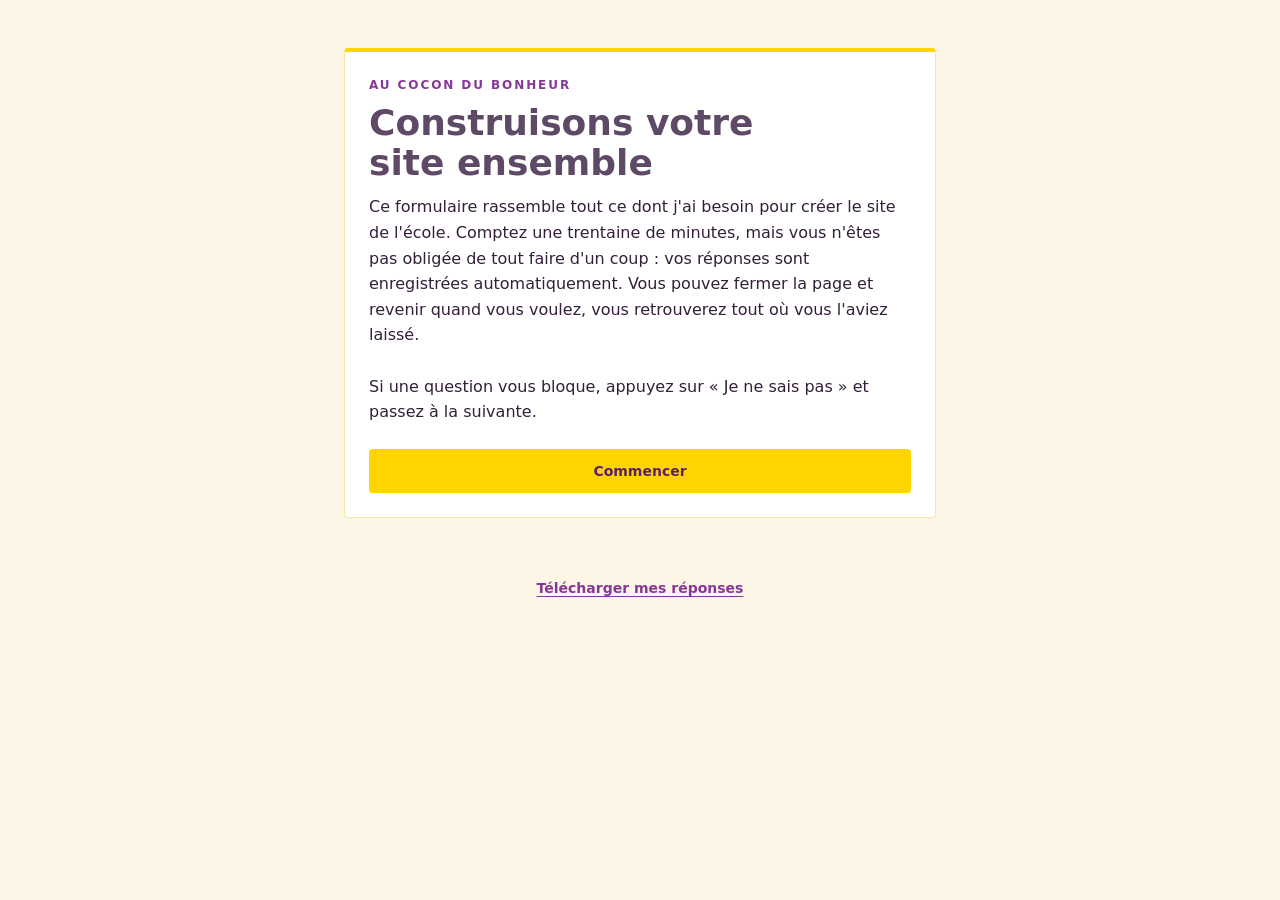
==== index.html @ 478c4fed "Formulaire de collecte des informations du site — Au Cocon Du Bonheur" ====
<!DOCTYPE html>
<html lang="fr">
<head>
<meta charset="UTF-8">
<meta name="viewport" content="width=device-width, initial-scale=1, viewport-fit=cover">
<title>Chargement…</title>
<link rel="stylesheet" href="style.css">
</head>
<body>

<!--
  Coquille vide volontaire.
  Tout le contenu visible est construit par app.js a partir de config.json et
  questions.json. Ne rien ecrire en dur ici : ni question, ni libelle, ni nom de client.
-->

<a class="lien-evitement" href="#zone-principale" id="lien-evitement"></a>

<header class="entete" id="entete" hidden>
  <div class="entete__haut">
    <img class="entete__logo" id="logo" alt="" hidden>
    <p class="entete__client" id="entete-client"></p>
    <button type="button" class="bouton bouton--discret entete__sommaire" id="btn-sommaire"
            aria-expanded="false" aria-controls="sommaire"></button>
  </div>

  <div class="progression" id="progression" hidden>
    <div class="progression__ligne">
      <span class="progression__etape" id="progression-etape"></span>
      <span class="progression__pourcent" id="progression-pourcent"></span>
    </div>
    <div class="progression__piste" id="progression-piste"
         role="progressbar" aria-valuemin="0" aria-valuemax="100" aria-valuenow="0">
      <div class="progression__jauge" id="progression-jauge"></div>
    </div>
  </div>
</header>

<!-- Sommaire : panneau lateral, accessible depuis n'importe quelle section -->
<div class="sommaire" id="sommaire" hidden>
  <div class="sommaire__voile" id="sommaire-voile"></div>
  <nav class="sommaire__panneau" aria-labelledby="sommaire-titre">
    <div class="sommaire__entete">
      <h2 class="sommaire__titre" id="sommaire-titre"></h2>
      <button type="button" class="bouton-icone" id="btn-fermer-sommaire"></button>
    </div>
    <ul class="sommaire__liste" id="sommaire-liste"></ul>
  </nav>
</div>

<main class="zone" id="zone-principale" tabindex="-1">
  <!-- Annonce des changements d'ecran aux lecteurs d'ecran -->
  <p class="lecteur-seul" aria-live="polite" id="annonce"></p>

  <!-- Rappel non bloquant : penser a telecharger une copie. Affiche une seule fois. -->
  <div class="bandeau" id="bandeau" hidden>
    <p class="bandeau__texte" id="bandeau-texte"></p>
    <button type="button" class="bouton-icone" id="bandeau-fermer"></button>
  </div>

  <div id="ecran"></div>
</main>

<!-- Barre d'action fixe en bas : atteignable au pouce -->
<div class="barre-bas" id="barre-bas" hidden>
  <button type="button" class="bouton bouton--contour" id="btn-precedent"></button>
  <button type="button" class="bouton bouton--principal" id="btn-suivant"></button>
</div>

<footer class="pied" id="pied" hidden>
  <button type="button" class="bouton bouton--lien" id="btn-telecharger"></button>
</footer>

<!--
  Copie embarquee de config.json et questions.json, pour que la page fonctionne
  sans reseau (rechargement hors connexion) et en file://.
  LES FICHIERS .json RESTENT LA SOURCE DE VERITE.
  Apres toute modification de l'un d'eux : node sync-inline.mjs
-->
<script type="application/json" id="config-inline">
{
  "_note": "Configuration du formulaire. Pour un nouveau client : dupliquer ce fichier et questions.json, remplacer les valeurs, redeployer. Aucun code a modifier. Les couleurs sont injectees en variables CSS au chargement par app.js.",

  "projet": {
    "id": "au-cocon-du-bonheur",
    "client": "Au Cocon Du Bonheur",
    "titre_page": "Informations pour votre nouveau site",
    "logo": "assets/logo.png",
    "langue": "fr"
  },

  "messages": {
    "accueil_titre": "Construisons votre site ensemble",
    "accueil_texte": "Ce formulaire rassemble tout ce dont j'ai besoin pour créer le site de l'école. Comptez une trentaine de minutes, mais vous n'êtes pas obligée de tout faire d'un coup : vos réponses sont enregistrées automatiquement. Vous pouvez fermer la page et revenir quand vous voulez, vous retrouverez tout où vous l'aviez laissé.\n\nSi une question vous bloque, appuyez sur « Je ne sais pas » et passez à la suivante.",
    "accueil_bouton": "Commencer",
    "restauration": "J'ai retrouvé vos réponses précédentes. Vous pouvez continuer où vous vous étiez arrêtée.",
    "recap_titre": "Relisez avant d'envoyer",
    "recap_texte": "Vérifiez vos réponses. Vous pouvez modifier n'importe quelle ligne en appuyant dessus.",
    "envoi_bouton": "Envoyer mes réponses",
    "succes_titre": "C'est envoyé, merci",
    "succes_texte": "J'ai bien reçu vos réponses. Je reviens vers vous rapidement. Vous pouvez revenir sur cette page à tout moment pour compléter ce qui manque.",
    "echec_titre": "L'envoi n'a pas fonctionné",
    "echec_texte": "Vos réponses ne sont pas perdues, elles sont enregistrées sur votre téléphone. Appuyez sur « Télécharger mes réponses » puis envoyez-moi le fichier par WhatsApp.",
    "telecharger_bouton": "Télécharger mes réponses",
    "je_ne_sais_pas": "Je ne sais pas, je vous dirai plus tard"
  },

  "envoi": {
    "endpoint": "https://formspree.io/f/xrennzzp",
    "methode": "POST",
    "whatsapp_secours": "+221 76 463 44 89",
    "nom_fichier_export": "reponses-au-cocon-du-bonheur"
  },

  "design": {
    "_source": "Valeurs extraites du flyer imprime livre (echantillonnage du PDF rendu a 200 dpi).",
    "_contraintes": [
      "Le jaune #FFD400 ne doit JAMAIS servir de texte sur creme : contraste 1.33:1. Uniquement sur violet (4.82:1) ou en aplat avec texte violet dessus.",
      "Le flyer contient deux violets quasi identiques (#873897 et #792F89). On n'en garde qu'un. --violet-fonce ci-dessous est un assombrissement volontaire, pas une valeur du flyer.",
      "Le jaune doit apparaitre au moins une fois par ecran de contenu, sinon la charte n'est pas executee."
    ],
    "couleurs": {
      "creme":         "#FDF6E6",
      "creme-fonce":   "#FBF2D8",
      "violet":        "#873897",
      "violet-fonce":  "#5A2166",
      "jaune":         "#FFD400",
      "jaune-pale":    "#F8E6A5",
      "titre":         "#5E4966",
      "encre":         "#331F3A",
      "blanc":         "#FFFFFF"
    },
    "roles": {
      "fond_page":        "creme",
      "fond_alternatif":  "blanc",
      "fond_accentue":    "violet",
      "texte_courant":    "encre",
      "texte_titre":      "titre",
      "bouton_principal": { "fond": "violet", "texte": "creme" },
      "bouton_action":    { "fond": "jaune",  "texte": "violet-fonce" },
      "focus":            { "sur_fond_clair": "violet", "sur_fond_violet": "jaune" },
      "filets":           "jaune-pale"
    },
    "typographie": {
      "_note": "Polices systeme volontairement. Aucun chargement externe : la connexion peut etre lente ou absente.",
      "titres": "system-ui, -apple-system, 'Segoe UI', Roboto, sans-serif",
      "corps": "system-ui, -apple-system, 'Segoe UI', Roboto, sans-serif",
      "graisse_titre": 700,
      "interlignage_titre": 1.1,
      "interlignage_corps": 1.6
    },
    "formes": {
      "rayon": "4px",
      "ombre": "aucune",
      "transition": "180ms ease"
    }
  }
}
</script>
<script type="application/json" id="questions-inline">
{
  "_schema": {
    "version": "1.0",
    "note": "Fichier de contenu du formulaire de collecte. Le moteur (app.js) lit ce fichier et construit l'interface. Pour un nouveau client : dupliquer ce fichier, remplacer les sections. Ne jamais ecrire de question en dur dans le HTML.",
    "types_supportes": [
      "text", "textarea", "number", "tel", "email", "url",
      "select", "radio", "checkbox", "repeater", "confirmation", "info"
    ],
    "notes_types": {
      "confirmation": "Affiche une valeur pre-remplie (champ 'valeur') avec deux boutons : 'C'est correct' / 'A corriger'. Si 'A corriger', ouvre un champ texte pre-rempli avec la valeur, editable. Sert a valider une info deja connue sans faire retaper le client.",
      "info": "Pas un champ. Bloc de texte explicatif affiche dans le flux. Aucune donnee collectee.",
      "repeater": "Groupe de sous-champs (cle 'champs') repetable. 'entrees_initiales' pre-cree des entrees deja remplies."
    },
    "cle_bouton_je_ne_sais_pas": "Toute question sans 'skippable': false doit afficher le bouton 'Je ne sais pas, je vous dirai plus tard'. Valeur enregistree : 'A COMPLETER'."
  },

  "sections": [

    {
      "id": "verifications",
      "titre": "Vérifions ce que j'ai déjà",
      "intro": "J'ai repris ces informations sur votre flyer et sur votre page Facebook. Vérifiez simplement qu'elles sont exactes. C'est la partie la plus rapide.",
      "questions": [
        {
          "id": "nom_exact",
          "type": "confirmation",
          "label": "Le nom de l'école, tel qu'il doit apparaître sur le site",
          "valeur": "Au Cocon Du Bonheur",
          "aide": "Vérifiez les majuscules. Faut-il écrire « Du » ou « du » ?",
          "requis": true
        },
        {
          "id": "adresse",
          "type": "confirmation",
          "label": "L'adresse complète",
          "valeur": "Cité El Hadj Malick Sy, Ouakam, après le Monument de la Renaissance, Dakar",
          "aide": "C'est cette adresse qui servira pour le plan et l'itinéraire.",
          "requis": true
        },
        {
          "id": "tel_principal",
          "type": "confirmation",
          "label": "Le téléphone principal",
          "valeur": "+221 77 884 53 53",
          "aide": "Ce numéro sera cliquable : un parent appuie dessus et l'appel démarre.",
          "requis": true
        },
        {
          "id": "tel_secondaire",
          "type": "confirmation",
          "label": "Le deuxième numéro",
          "valeur": "+221 77 393 74 67",
          "aide": "Souhaitez-vous qu'il apparaisse aussi sur le site ?",
          "requis": false
        },
        {
          "id": "tel_fixe",
          "type": "confirmation",
          "label": "Le fixe",
          "valeur": "+221 33 865 65 75",
          "aide": "Trouvé sur votre page Facebook mais absent du flyer. Est-il toujours actif ?",
          "requis": false
        },
        {
          "id": "email_conflit",
          "type": "radio",
          "label": "Deux adresses email différentes circulent. Laquelle utilise-t-on ?",
          "aide": "Le flyer affiche l'une, Facebook affiche l'autre. Il faut n'en garder qu'une sur le site pour éviter de perdre des messages.",
          "options": [
            "contact@aucocondubonheur.com",
            "aucocondubonheur@gmail.com",
            "Les deux, mais une seule est affichée",
            "Autre adresse"
          ],
          "requis": true
        },
        {
          "id": "autorisation",
          "type": "confirmation",
          "label": "Le numéro d'autorisation officielle",
          "valeur": "Autorisation 604 IA/DK/BEP — Arrêté n°07486 du 27/10/2016",
          "aide": "Cette mention rassure les parents. Elle sera affichée en bas du site.",
          "requis": false
        },
        {
          "id": "annee_ouverture",
          "type": "text",
          "label": "En quelle année l'école a-t-elle ouvert ses portes ?",
          "aide": "L'autorisation date de 2016, mais l'école a peut-être ouvert avant. Je veux la vraie date.",
          "exemple": "2016",
          "requis": true
        },
        {
          "id": "annee_scolaire",
          "type": "confirmation",
          "label": "L'année scolaire concernée par les inscriptions",
          "valeur": "2026 – 2027",
          "requis": true
        }
      ]
    },

    {
      "id": "site_existant",
      "titre": "Votre site actuel",
      "intro": "Vous avez déjà un site à l'adresse aucocondubonheur.com. Il n'a plus été mis à jour depuis 2022. J'ai besoin de savoir dans quel état il est pour décider si on le remplace ou si on repart de zéro.",
      "questions": [
        {
          "id": "site_acces",
          "type": "radio",
          "label": "Avez-vous les accès pour modifier ce site ?",
          "aide": "Identifiant et mot de passe, ou le contact de la personne qui l'a fait.",
          "options": [
            "Oui, j'ai les accès",
            "Non, c'est quelqu'un d'autre qui les a",
            "Je ne sais plus qui l'a fait",
            "Je ne sais pas"
          ],
          "requis": true
        },
        {
          "id": "site_qui",
          "type": "text",
          "label": "Si quelqu'un d'autre s'en occupe, qui ?",
          "aide": "Nom et contact, même approximatif. Je pourrai le joindre directement.",
          "requis": false
        },
        {
          "id": "site_paiement",
          "type": "radio",
          "label": "Payez-vous encore quelque chose pour ce site ou pour l'adresse internet ?",
          "aide": "Un abonnement annuel, un renouvellement de nom de domaine.",
          "options": [
            "Oui, je paie chaque année",
            "Non, plus rien",
            "Je ne sais pas"
          ],
          "requis": true
        },
        {
          "id": "site_avis",
          "type": "textarea",
          "label": "Qu'est-ce qui ne vous plaît pas dans le site actuel ?",
          "aide": "Dites-le simplement. C'est ce qui m'indique quoi éviter.",
          "requis": false
        },
        {
          "id": "site_garder",
          "type": "textarea",
          "label": "Y a-t-il quelque chose que vous voulez absolument garder ?",
          "aide": "Un texte, une photo, les témoignages de parents.",
          "requis": false
        }
      ]
    },

    {
      "id": "ecole",
      "titre": "Votre école en quelques mots",
      "intro": "C'est la partie qui demande le plus de réflexion. Prenez votre temps, vous pouvez revenir plus tard.",
      "questions": [
        {
          "id": "difference",
          "type": "textarea",
          "label": "En 3 phrases : pourquoi un parent devrait choisir votre école plutôt qu'une autre du quartier ?",
          "aide": "C'est la question la plus importante du formulaire. Écrivez comme vous le diriez à une amie, je me charge de la mise en forme.",
          "requis": true
        },
        {
          "id": "valeurs",
          "type": "textarea",
          "label": "Quelles sont les 4 valeurs qui comptent le plus pour vous dans l'éducation des enfants ?",
          "aide": "Un mot chacune, plus une phrase d'explication. Exemple : « Bienveillance — chaque enfant est accueilli comme il est. » Ces 4 valeurs occuperont une grande place sur la page d'accueil.",
          "requis": true
        },
        {
          "id": "nb_eleves",
          "type": "number",
          "label": "Combien d'enfants accueillez-vous en tout ?",
          "aide": "Une estimation suffit. Les chiffres rassurent les parents.",
          "requis": false
        },
        {
          "id": "nb_par_classe",
          "type": "text",
          "label": "Combien d'enfants par classe en moyenne ?",
          "aide": "Si c'est un petit effectif, c'est un argument fort. On l'affichera.",
          "requis": false
        },
        {
          "id": "nb_personnel",
          "type": "text",
          "label": "Combien d'enseignantes et d'encadrants au total ?",
          "requis": false
        },
        {
          "id": "temoignages",
          "type": "textarea",
          "label": "Une ou deux phrases de parents satisfaits",
          "aide": "Il y en a déjà sur votre ancien site, je peux les reprendre. Mais si vous en avez de plus récentes, elles seront meilleures. Prénom seul suffit, avec l'accord de la personne.",
          "requis": false
        },
        {
          "id": "activites_confirm",
          "type": "confirmation",
          "label": "Les activités annoncées sur le flyer",
          "valeur": "Langues : français, anglais, arabe (coranique), chinois en option — Initiation à l'informatique — Récréation-jardinage et récréation-contes — Sorties pédagogiques — Ramassage des enfants",
          "aide": "Est-ce toujours d'actualité ? Manque-t-il quelque chose ?",
          "requis": true
        },
        {
          "id": "activites_plus",
          "type": "textarea",
          "label": "D'autres activités à ajouter ?",
          "aide": "Sport, musique, camp de vacances, soutien scolaire…",
          "requis": false
        }
      ]
    },

    {
      "id": "cycles",
      "titre": "Les cycles que vous proposez",
      "intro": "J'ai pré-rempli les 4 cycles de votre flyer. Complétez ce que vous pouvez, corrigez ce qui a changé, et supprimez un cycle s'il n'existe plus.",
      "questions": [
        {
          "id": "liste_cycles",
          "type": "repeater",
          "label": "Vos cycles",
          "aide": "Chaque cycle aura sa propre section sur le site.",
          "bouton_ajouter": "Ajouter un cycle",
          "requis": true,
          "champs": [
            { "id": "nom", "type": "text", "label": "Nom du cycle", "requis": true },
            { "id": "ages", "type": "text", "label": "Âges concernés", "exemple": "de 3 mois à 2 ans" },
            { "id": "horaires", "type": "text", "label": "Horaires", "exemple": "7h30 – 17h30, du lundi au vendredi" },
            { "id": "effectif", "type": "text", "label": "Nombre d'enfants maximum par groupe" },
            { "id": "description", "type": "textarea", "label": "En 3 ou 4 lignes : ce qu'on y fait, ce qu'on y apprend" },
            { "id": "specificite", "type": "text", "label": "Une chose que ce cycle a de particulier", "aide": "Un atelier, une méthode, un moment de la journée." }
          ],
          "entrees_initiales": [
            { "nom": "Crèche", "ages": "dès 3 mois" },
            { "nom": "Garderie", "ages": "2 – 3 ans" },
            { "nom": "Préscolaire", "ages": "", "specificite": "programme français" },
            { "nom": "Élémentaire", "ages": "", "specificite": "cycle complet" }
          ]
        },
        {
          "id": "programme",
          "type": "radio",
          "label": "Quel programme suivez-vous ?",
          "aide": "Le flyer dit « programme français », l'ancien site dit « programme officiel sénégalais ». Les deux ne disent pas la même chose et un parent le remarquera.",
          "options": [
            "Programme français uniquement",
            "Programme sénégalais uniquement",
            "Les deux, selon le cycle",
            "Les deux, combinés"
          ],
          "requis": true
        },
        {
          "id": "programme_precision",
          "type": "textarea",
          "label": "Précisez si nécessaire",
          "aide": "Par exemple : programme français au préscolaire, sénégalais à l'élémentaire.",
          "requis": false
        },
        {
          "id": "garderie_horaires",
          "type": "text",
          "label": "Y a-t-il un accueil avant ou après la classe ? À quelle heure ?",
          "aide": "Beaucoup de parents choisissent une école pour ça.",
          "requis": false
        },
        {
          "id": "cantine",
          "type": "radio",
          "label": "Y a-t-il une cantine ?",
          "options": ["Oui, tous les jours", "Oui, certains jours", "Non, les enfants apportent leur repas", "Non"],
          "requis": true
        },
        {
          "id": "transport",
          "type": "textarea",
          "label": "Le ramassage des enfants : quels quartiers desservez-vous ?",
          "aide": "Le flyer dit « On vient chercher votre enfant ». C'est un argument fort, mais il faut dire jusqu'où vous allez.",
          "requis": false
        }
      ]
    },

    {
      "id": "inscription",
      "titre": "L'inscription et les tarifs",
      "intro": "C'est la section la plus consultée d'un site d'école. Un parent qui ne trouve pas ces informations appelle une autre école.",
      "questions": [
        {
          "id": "periode",
          "type": "text",
          "label": "À partir de quand les inscriptions sont-elles ouvertes ?",
          "aide": "Une date, ou « toute l'année ».",
          "requis": true
        },
        {
          "id": "documents",
          "type": "textarea",
          "label": "Quels documents un parent doit-il apporter ?",
          "aide": "Extrait de naissance, carnet de vaccination, photos d'identité, bulletin de l'école précédente…",
          "requis": true
        },
        {
          "id": "entretien",
          "type": "radio",
          "label": "Y a-t-il un entretien ou un test avant l'admission ?",
          "options": ["Oui, un entretien avec les parents", "Oui, un test pour l'enfant", "Les deux", "Non, inscription directe"],
          "requis": true
        },
        {
          "id": "frais_inscription",
          "type": "text",
          "label": "Frais d'inscription",
          "aide": "Le montant payé une fois à l'entrée. En FCFA.",
          "requis": false
        },
        {
          "id": "tarifs_par_cycle",
          "type": "textarea",
          "label": "Les frais de scolarité, cycle par cycle",
          "aide": "Mensuel ou trimestriel, précisez lequel. Exemple : « Crèche : 45 000 F/mois. Préscolaire : 40 000 F/mois. »",
          "requis": false
        },
        {
          "id": "tarifs_inclus",
          "type": "textarea",
          "label": "Qu'est-ce qui est compris dans ce prix ?",
          "aide": "Fournitures, uniforme, cantine, transport, assurance : compris ou à payer en plus ?",
          "requis": false
        },
        {
          "id": "reductions",
          "type": "text",
          "label": "Y a-t-il une réduction pour plusieurs enfants d'une même famille ?",
          "requis": false
        },
        {
          "id": "paiement",
          "type": "checkbox",
          "label": "Comment les parents peuvent-ils payer ?",
          "options": ["Espèces", "Virement bancaire", "Wave", "Orange Money", "Chèque", "Autre"],
          "requis": false
        }
      ]
    },

    {
      "id": "contact",
      "titre": "Vous joindre",
      "intro": "Presque terminé.",
      "questions": [
        {
          "id": "whatsapp",
          "type": "tel",
          "label": "Quel numéro WhatsApp faut-il mettre sur le site ?",
          "aide": "Le site aura un bouton WhatsApp visible en permanence sur téléphone. C'est par là que la plupart des parents vous écriront. Si c'est le même numéro que le téléphone principal, écrivez « le même ».",
          "requis": true
        },
        {
          "id": "horaires_reponse",
          "type": "text",
          "label": "À quelles heures et quels jours quelqu'un répond-il ?",
          "aide": "Pour éviter qu'un parent appelle un dimanche à 21h et pense que vous l'ignorez.",
          "requis": true
        },
        {
          "id": "repere",
          "type": "text",
          "label": "Un point de repère pour trouver l'école",
          "aide": "« En face de… », « juste après… ». Plus utile qu'une adresse à Dakar.",
          "requis": true
        },
        {
          "id": "reseaux",
          "type": "textarea",
          "label": "Vos pages sur les réseaux sociaux",
          "aide": "J'ai trouvé Facebook et Instagram (@aucocondubonheur). Confirmez, et ajoutez YouTube ou TikTok si vous en avez.",
          "requis": false
        },
        {
          "id": "visite",
          "type": "radio",
          "label": "Un parent peut-il venir visiter l'école sans rendez-vous ?",
          "options": ["Oui, quand il veut pendant les heures d'ouverture", "Seulement sur rendez-vous", "Certains jours uniquement"],
          "requis": false
        }
      ]
    },

    {
      "id": "photos",
      "titre": "Les photos",
      "intro": "Les photos font 80 % de l'effet d'un site d'école. C'est la partie qui prend le plus de temps, donc commencez dès maintenant. Envoyez-les par WhatsApp, pas par ce formulaire.",
      "questions": [
        {
          "id": "photos_explication",
          "type": "info",
          "label": "Comment envoyer les photos",
          "contenu": "Envoyez-les par WhatsApp au numéro indiqué à la fin de ce formulaire. Important : dans WhatsApp, choisissez « Document » plutôt que « Photo » au moment de les envoyer. Sinon WhatsApp les compresse et elles deviennent floues sur un écran d'ordinateur. Ce qui est invisible sur un téléphone se voit énormément sur un site."
        },
        {
          "id": "photos_liste",
          "type": "checkbox",
          "label": "Cochez les photos que vous avez déjà",
          "aide": "Cochez au fur et à mesure que vous les envoyez. Ça vous permet de suivre où vous en êtes.",
          "options": [
            "Les photos d'origine du flyer (les fichiers sortis de l'appareil, pas les versions recadrées)",
            "La façade ou l'entrée de l'école",
            "Une salle de classe vide, propre et rangée",
            "Des enfants en activité : lecture, jeu, repas, cour, atelier",
            "L'équipe ou les enseignantes",
            "Le logo en fichier d'origine (.ai, .eps, .svg ou .pdf)"
          ],
          "requis": false
        },
        {
          "id": "photos_conseils",
          "type": "info",
          "label": "Trois conseils pour de bonnes photos",
          "contenu": "1. Tenez le téléphone à l'horizontale. Un site web est large, une photo verticale devra être coupée. 2. Photographiez près d'une fenêtre ou dehors. La lumière naturelle change tout, le flash abîme. 3. Rangez avant de photographier. Un fond en désordre se remarque énormément sur grand écran. Il me faut 6 à 10 très bonnes photos, pas 60 moyennes."
        },
        {
          "id": "photos_manque",
          "type": "radio",
          "label": "Avez-vous les photos qu'il faut, ou faut-il en refaire ?",
          "aide": "S'il en manque, une séance d'une heure sur place couvre tout le nécessaire. Mieux vaut le dire maintenant que dans trois semaines.",
          "options": [
            "J'ai tout ce qu'il faut",
            "J'ai une partie, il en manque",
            "Il faut refaire des photos sur place",
            "Je ne sais pas encore"
          ],
          "requis": true
        },
        {
          "id": "autorisation_parentale",
          "type": "radio",
          "label": "Avez-vous l'accord des parents pour publier des photos de leurs enfants sur internet ?",
          "aide": "Ce point est important et différent du flyer. Un flyer papier circule dans le quartier ; un site est accessible au monde entier et reste indexé par Google. Si l'accord n'est pas écrit, je peux flouter les visages ou n'utiliser que des photos de dos.",
          "options": [
            "Oui, j'ai un accord écrit des parents",
            "Oui, mais seulement verbal",
            "Non, il faut que je le demande",
            "Non, préférons les photos sans visage identifiable"
          ],
          "requis": true,
          "skippable": false
        },
        {
          "id": "logo_source",
          "type": "radio",
          "label": "Avez-vous le fichier d'origine du logo ?",
          "aide": "Celui qu'a utilisé la personne qui l'a créé. Extension .ai, .eps, .svg ou .pdf. Sans lui, le logo risque d'être flou en grand sur le site.",
          "options": [
            "Oui, je l'ai",
            "Non, mais je sais qui l'a créé",
            "Non, je n'ai qu'une image",
            "Je ne sais pas"
          ],
          "requis": true
        }
      ]
    },

    {
      "id": "decisions",
      "titre": "Trois décisions à prendre",
      "intro": "Dernière étape. Ces choix orientent tout le site, autant les faire maintenant.",
      "questions": [
        {
          "id": "afficher_tarifs",
          "type": "radio",
          "label": "Affiche-t-on les tarifs sur le site ?",
          "aide": "Mon conseil : oui. Une école qui cache ses prix inquiète, et vous recevrez des appels de familles hors budget. Si vos tarifs varient selon les cas, on peut afficher « à partir de ».",
          "options": [
            "Oui, les montants exacts",
            "Oui, mais seulement « à partir de »",
            "Non, sur demande uniquement",
            "Je préfère en discuter avec vous"
          ],
          "requis": true
        },
        {
          "id": "langue",
          "type": "radio",
          "label": "En quelle langue le site doit-il être ?",
          "aide": "Une version anglaise double le travail. À ne faire que si vous accueillez réellement des familles anglophones.",
          "options": ["Français uniquement", "Français et anglais", "Je ne sais pas"],
          "requis": true
        },
        {
          "id": "priorite",
          "type": "radio",
          "label": "Si vous ne deviez obtenir qu'une seule chose de ce site, ce serait quoi ?",
          "aide": "Il n'y a pas de mauvaise réponse. Ça me dit ce qu'il faut mettre en premier sur la page d'accueil.",
          "options": [
            "Recevoir plus d'appels de nouveaux parents",
            "Que l'école paraisse sérieuse et professionnelle",
            "Éviter de répéter les mêmes informations au téléphone",
            "Être trouvée sur Google"
          ],
          "requis": true
        },
        {
          "id": "libre",
          "type": "textarea",
          "label": "Autre chose que je devrais savoir ?",
          "aide": "Tout ce qui vous vient. Même une remarque en passant peut changer le site.",
          "requis": false
        }
      ]
    }

  ]
}
</script>

<script src="app.js"></script>
</body>
</html>
---- style.css ----
/* =============================================================================
   Feuille de style generique.
   AUCUNE valeur hexadecimale ici : toutes les couleurs viennent de
   config.json -> design.couleurs, injectees en variables CSS sur :root par app.js.
   Idem pour les polices, le rayon et la duree de transition.
   ========================================================================== */

/* Echelle d'espacement et de taille : la seule chose qui n'est pas dans le JSON,
   parce qu'elle definit le rythme de l'outil, pas l'identite du client. */
:root {
  --e1: 0.25rem;
  --e2: 0.5rem;
  --e3: 0.75rem;
  --e4: 1rem;
  --e5: 1.5rem;
  --e6: 2rem;
  --e7: 3rem;

  --t-micro: 0.75rem;
  --t-petit: 0.875rem;
  --t-base: 1rem;
  --t-moyen: 1.125rem;
  --t-grand: 1.375rem;
  --t-titre: 1.75rem;

  --largeur-max: 40rem;
  --touche: 44px;              /* zone tactile minimale */
  --barre-h: 4.5rem;           /* hauteur de la barre d'action basse */
}

*, *::before, *::after { box-sizing: border-box; }

/* Une regle display: flex/grid ecrase le display: none que le navigateur
   applique a [hidden]. Sans ceci, masquer un element par JS reste sans effet. */
[hidden] { display: none !important; }

html { -webkit-text-size-adjust: 100%; }

/* Le corps reste masque tant que app.js n'a pas injecte les couleurs :
   evite un affichage sans identite pendant une fraction de seconde. */
body { visibility: hidden; }
html.pret body { visibility: visible; }

body {
  margin: 0;
  font-family: var(--police-corps);
  font-size: var(--t-base);
  line-height: var(--interlignage-corps);
  color: var(--encre);
  background: var(--creme);
  overflow-x: hidden;
  padding-bottom: calc(var(--barre-h) + env(safe-area-inset-bottom, 0px));
}

h1, h2, h3 {
  font-family: var(--police-titres);
  font-weight: var(--graisse-titre);
  line-height: var(--interlignage-titre);
  color: var(--titre);
  text-wrap: balance;
  margin: 0 0 var(--e3);
}
h1 { font-size: var(--t-titre); }
h2 { font-size: var(--t-grand); }
h3 { font-size: var(--t-moyen); }
p  { margin: 0 0 var(--e3); }
p:last-child { margin-bottom: 0; }

/* ------------------------------------------------------------------ focus */
/* Sur fond clair : anneau violet. Sur fond violet : anneau jaune.
   Le jaune sur creme ne passe pas le contraste, il n'est jamais utilise la. */
:focus-visible {
  outline: 3px solid var(--focus-clair);
  outline-offset: 2px;
  border-radius: var(--rayon);
}
/* Sur un aplat violet, l'anneau est trace A L'INTERIEUR du bouton : dessine
   dehors il tomberait sur le creme, ou le jaune ne contraste pas (1,33:1).
   A l'interieur, jaune sur violet donne 4,82:1.
   Le bouton jaune, lui, garde l'anneau violet par defaut : il contraste a la
   fois avec le creme (6,41:1) et avec le jaune du bouton (7,95:1). */
.bouton--principal:focus-visible {
  outline-color: var(--focus-violet);
  outline-offset: -3px;
}
.sur-violet :focus-visible { outline-color: var(--focus-violet); }

.lecteur-seul {
  position: absolute; width: 1px; height: 1px;
  padding: 0; margin: -1px; overflow: hidden;
  clip: rect(0 0 0 0); white-space: nowrap; border: 0;
}

.lien-evitement {
  position: absolute; left: var(--e3); top: calc(-1 * var(--e7));
  z-index: 100;
  background: var(--violet); color: var(--creme);
  padding: var(--e2) var(--e4); border-radius: var(--rayon);
  text-decoration: none; font-weight: 600;
  transition: top var(--transition);
}
.lien-evitement:focus { top: var(--e3); }

/* ------------------------------------------------------------------ entete */
/* Le filet jaune de l'entete garantit la presence de la couleur de marque
   sur tous les ecrans de questions, meme quand la jauge est encore a 0 %. */
.entete {
  position: sticky; top: 0; z-index: 20;
  background: var(--creme);
  border-bottom: 3px solid var(--jaune);
  padding: var(--e3) var(--e4) var(--e2);
}
.entete__haut {
  display: flex; align-items: center; gap: var(--e3);
  max-width: var(--largeur-max); margin: 0 auto;
}
.entete__logo { height: 3rem; width: auto; }
.entete__client {
  flex: 1; margin: 0;
  font-size: var(--t-petit); font-weight: 700;
  text-transform: uppercase; letter-spacing: 0.12em;
  color: var(--violet);
}
.entete__sommaire { flex-shrink: 0; }

/* -------------------------------------------------------------- progression */
.progression { max-width: var(--largeur-max); margin: var(--e2) auto 0; }
.progression__ligne {
  display: flex; justify-content: space-between; align-items: baseline;
  font-size: var(--t-micro); letter-spacing: 0.08em; text-transform: uppercase;
  color: var(--violet); font-weight: 700;
  margin-bottom: var(--e1);
}
.progression__piste {
  height: 6px; background: var(--violet); border-radius: var(--rayon);
  overflow: hidden;
}
/* La jauge est le rappel de jaune present sur tous les ecrans de questions. */
.progression__jauge {
  height: 100%; width: 0%;
  background: var(--jaune);
  transition: width var(--transition);
}

/* ---------------------------------------------------------------- sommaire */
.sommaire { position: fixed; inset: 0; z-index: 40; }
.sommaire__voile { position: absolute; inset: 0; background: var(--encre); opacity: 0.45; }
.sommaire__panneau {
  position: absolute; inset: 0 0 0 auto;
  width: min(20rem, 88vw);
  background: var(--creme);
  border-left: 4px solid var(--jaune);
  padding: var(--e4);
  overflow-y: auto;
  display: flex; flex-direction: column; gap: var(--e3);
}
.sommaire__entete { display: flex; align-items: center; justify-content: space-between; gap: var(--e3); }
.sommaire__titre { margin: 0; font-size: var(--t-moyen); }
.sommaire__liste { list-style: none; margin: 0; padding: 0; display: flex; flex-direction: column; gap: var(--e1); }

.sommaire__item {
  width: 100%; min-height: var(--touche);
  display: flex; align-items: center; justify-content: space-between; gap: var(--e2);
  text-align: left;
  padding: var(--e2) var(--e3);
  background: var(--blanc);
  border: 1px solid var(--jaune-pale);
  border-left: 4px solid var(--jaune-pale);
  border-radius: var(--rayon);
  font: inherit; color: var(--encre); cursor: pointer;
  transition: border-color var(--transition), background-color var(--transition);
}
.sommaire__item:hover { border-left-color: var(--violet); }
.sommaire__item[aria-current="true"] { border-left-color: var(--violet); background: var(--creme-fonce); font-weight: 700; }
.sommaire__etat {
  flex-shrink: 0;
  font-size: var(--t-micro); text-transform: uppercase; letter-spacing: 0.08em;
  color: var(--violet);
}
.sommaire__item[data-etat="terminee"] .sommaire__etat { color: var(--violet-fonce); font-weight: 700; }
.sommaire__item[data-etat="a_revenir"] .sommaire__etat { color: var(--violet); font-weight: 700; font-style: italic; }

/* -------------------------------------------------------------------- zone */
.zone {
  max-width: var(--largeur-max);
  margin: 0 auto;
  padding: var(--e5) var(--e4) var(--e6);
}
.zone:focus { outline: none; }

/* --------------------------------------------------------- entete d'ecran */
.ecran-entete { margin-bottom: var(--e5); }

/* Pastille numerotee : aplat jaune, texte violet fonce (seul usage lisible du jaune) */
.puce-numero {
  display: inline-grid; place-items: center;
  width: 2.25rem; height: 2.25rem;
  background: var(--jaune); color: var(--violet-fonce);
  border-radius: var(--rayon);
  font-family: var(--police-titres); font-weight: 700; font-size: var(--t-moyen);
  margin-bottom: var(--e3);
}

.surtitre {
  display: block;
  font-size: var(--t-micro); font-weight: 700;
  text-transform: uppercase; letter-spacing: 0.16em;
  color: var(--violet);
  margin-bottom: var(--e2);
}

.intro {
  border-left: 4px solid var(--jaune);
  background: var(--creme-fonce);
  padding: var(--e3) var(--e4);
  border-radius: 0 var(--rayon) var(--rayon) 0;
  margin-bottom: var(--e5);
}

/* --------------------------------------------------------------- question */
.question {
  background: var(--blanc);
  border: 1px solid var(--jaune-pale);
  border-radius: var(--rayon);
  padding: var(--e4);
  margin-bottom: var(--e4);
  transition: border-color var(--transition);
}
.question--repondue { border-left: 4px solid var(--violet); }
.question--acompleter { border-left: 4px solid var(--jaune); background: var(--creme-fonce); }

.question__label {
  display: block;
  font-family: var(--police-titres);
  font-weight: var(--graisse-titre);
  font-size: var(--t-moyen);
  line-height: var(--interlignage-titre);
  color: var(--titre);
  margin-bottom: var(--e2);
}
.question__aide {
  font-size: var(--t-petit);
  color: var(--encre);
  opacity: 0.85;
  margin-bottom: var(--e3);
}
.question__requis {
  font-size: var(--t-micro); text-transform: uppercase; letter-spacing: 0.1em;
  color: var(--violet); font-weight: 700; margin-left: var(--e2);
}

/* Bandeau de rappel : present dans le flux, jamais par-dessus le contenu. */
.bandeau {
  display: flex; align-items: flex-start; gap: var(--e3);
  background: var(--creme-fonce);
  border-left: 4px solid var(--jaune);
  border-radius: 0 var(--rayon) var(--rayon) 0;
  padding: var(--e3) var(--e4);
  margin-bottom: var(--e4);
}
.bandeau__texte { flex: 1; margin: 0; font-size: var(--t-petit); }

.marque-acompleter {
  display: inline-block; margin-bottom: var(--e2);
  background: var(--jaune); color: var(--violet-fonce);
  font-size: var(--t-micro); font-weight: 700;
  letter-spacing: 0.08em;
  padding: var(--e1) var(--e2); border-radius: var(--rayon);
}

/* Bloc "info" : visiblement different, rien a remplir */
.info-bloc {
  background: var(--creme-fonce);
  border: 0;
  border-left: 4px solid var(--violet);
  border-radius: 0 var(--rayon) var(--rayon) 0;
  padding: var(--e4);
  margin-bottom: var(--e4);
}
.info-bloc__titre {
  font-family: var(--police-titres); font-weight: var(--graisse-titre);
  font-size: var(--t-moyen); color: var(--titre);
  margin: 0 0 var(--e2);
}
.info-bloc__contenu { white-space: pre-line; margin: 0; }

/* ----------------------------------------------------------------- champs */
.champ {
  width: 100%;
  min-height: var(--touche);
  font: inherit;
  color: var(--encre);
  background: var(--blanc);
  border: 2px solid var(--jaune-pale);
  border-radius: var(--rayon);
  padding: var(--e2) var(--e3);
  transition: border-color var(--transition);
  scroll-margin-block: 6rem;
}
.champ:hover { border-color: var(--violet); }
.champ:focus { border-color: var(--violet); outline-offset: 1px; }
textarea.champ { min-height: 6.5rem; resize: vertical; line-height: var(--interlignage-corps); }
/* On garde la fleche native du select : plus reconnaissable qu'un chevron dessine. */

/* Ecran de secours quand config.json / questions.json sont illisibles.
   Aucune couleur du client n'est connue a ce moment : couleurs systeme uniquement. */
.erreur-chargement {
  max-width: var(--largeur-max);
  margin: var(--e6) auto;
  padding: var(--e5);
  background: Canvas;
  color: CanvasText;
  border: 2px solid CanvasText;
  border-radius: 4px;
  font-family: system-ui, sans-serif;
  line-height: 1.6;
}

.exemple {
  display: block; margin-top: var(--e1);
  font-size: var(--t-micro); color: var(--violet);
}

/* ----------------------------------------------------- radio et cases */
.groupe { border: 0; margin: 0; padding: 0; }
.groupe__legende { padding: 0; }
.options { display: flex; flex-direction: column; gap: var(--e2); }

/* Toute la ligne est cliquable, pas seulement le petit cercle. */
.option {
  display: flex; align-items: flex-start; gap: var(--e3);
  min-height: var(--touche);
  padding: var(--e3);
  background: var(--blanc);
  border: 2px solid var(--jaune-pale);
  border-radius: var(--rayon);
  cursor: pointer;
  transition: border-color var(--transition), background-color var(--transition);
}
.option:hover { border-color: var(--violet); }
.option:has(input:checked) { border-color: var(--violet); background: var(--creme-fonce); }
.option:has(input:focus-visible) { outline: 3px solid var(--violet); outline-offset: 2px; }
.option input { width: 1.25rem; height: 1.25rem; margin: 0.15rem 0 0; flex-shrink: 0; accent-color: var(--violet); }
.option span { flex: 1; }

/* --------------------------------------------------------- confirmation */
.confirmation__valeur {
  display: block;
  background: var(--creme-fonce);
  border-left: 4px solid var(--violet);
  border-radius: 0 var(--rayon) var(--rayon) 0;
  padding: var(--e3) var(--e4);
  margin-bottom: var(--e3);
  font-family: var(--police-titres);
  font-size: var(--t-moyen);
  font-weight: var(--graisse-titre);
  line-height: var(--interlignage-titre);
  color: var(--titre);
}
.confirmation__actions { display: flex; flex-wrap: wrap; gap: var(--e2); }
/* 8rem : assez petit pour que les deux boutons tiennent cote a cote en 390 px. */
.confirmation__actions .bouton { flex: 1 1 8rem; }

.confirmation__valide {
  display: flex; align-items: center; justify-content: space-between; gap: var(--e3);
  flex-wrap: wrap;
}
.confirmation__marque {
  font-size: var(--t-micro); text-transform: uppercase; letter-spacing: 0.1em;
  font-weight: 700; color: var(--violet-fonce);
  background: var(--jaune); padding: var(--e1) var(--e2); border-radius: var(--rayon);
}

/* -------------------------------------------------------------- repeater */
.repeater__entree {
  background: var(--blanc);
  border: 1px solid var(--jaune-pale);
  border-left: 4px solid var(--violet);
  border-radius: 0 var(--rayon) var(--rayon) 0;
  padding: var(--e4);
  margin-bottom: var(--e3);
}
.repeater__entete {
  display: flex; align-items: center; justify-content: space-between; gap: var(--e3);
  margin-bottom: var(--e3);
  padding-bottom: var(--e2);
  border-bottom: 2px solid var(--jaune-pale);
}
.repeater__titre { margin: 0; font-size: var(--t-moyen); }
.repeater__champ { margin-bottom: var(--e3); }
.repeater__champ:last-child { margin-bottom: 0; }
.repeater__label {
  display: block; font-size: var(--t-petit); font-weight: 700;
  color: var(--titre); margin-bottom: var(--e1);
}

/* --------------------------------------------------------------- boutons */
.bouton {
  min-height: var(--touche);
  display: inline-flex; align-items: center; justify-content: center; gap: var(--e2);
  padding: var(--e2) var(--e4);
  font-family: var(--police-corps);
  font-size: var(--t-petit); font-weight: 700;
  border-radius: var(--rayon);
  border: 2px solid transparent;
  cursor: pointer;
  text-align: center;
  transition: background-color var(--transition), color var(--transition), border-color var(--transition);
}
.bouton--principal { background: var(--violet); color: var(--creme); }
.bouton--principal:hover { background: var(--violet-fonce); }

/* Action decisive : aplat jaune, texte violet fonce */
.bouton--jaune { background: var(--jaune); color: var(--violet-fonce); }
.bouton--jaune:hover { background: var(--jaune-pale); }

.bouton--contour { background: var(--blanc); color: var(--violet); border-color: var(--violet); }
.bouton--contour:hover { background: var(--creme-fonce); }

.bouton--discret {
  background: transparent; color: var(--violet); border-color: var(--jaune-pale);
  padding: var(--e2) var(--e3);
}
.bouton--discret:hover { border-color: var(--violet); }

.bouton--lien {
  background: transparent; color: var(--violet);
  text-decoration: underline; text-underline-offset: 3px;
  border: 0; padding: var(--e2);
}
.bouton--lien:hover { color: var(--violet-fonce); }

.bouton[disabled] { opacity: 0.5; cursor: not-allowed; }

.bouton-icone {
  width: var(--touche); height: var(--touche);
  display: grid; place-items: center;
  background: transparent; border: 2px solid var(--jaune-pale);
  border-radius: var(--rayon);
  color: var(--violet); font-size: var(--t-moyen); font-weight: 700;
  cursor: pointer;
  transition: border-color var(--transition);
}
.bouton-icone:hover { border-color: var(--violet); }

.bouton-sais-pas {
  margin-top: var(--e3);
  width: 100%;
}

/* ---------------------------------------------------------- barre basse */
.barre-bas {
  /* --clavier : hauteur occupee par le clavier du telephone, mesuree par
     suivreClavier() dans app.js. La barre se pose juste au-dessus. */
  position: fixed; inset: auto 0 var(--clavier, 0px) 0; z-index: 30;
  display: flex; gap: var(--e2);
  padding: var(--e2) var(--e4) calc(var(--e2) + env(safe-area-inset-bottom, 0px));
  background: var(--creme);
  border-top: 2px solid var(--jaune-pale);
}
.barre-bas > * { flex: 1; max-width: 20rem; }
.barre-bas { justify-content: center; }

/* Le champ en cours de saisie ne doit pas passer sous la barre : la marge basse
   du corps reserve la place de la barre ET du clavier. */
body { scroll-padding-bottom: calc(var(--barre-h) + var(--clavier, 0px)); }

.pied {
  position: relative; z-index: 10;
  text-align: center;
  padding: 0 var(--e4) var(--e5);
}

/* ------------------------------------------------------------ recap */
.recap__section { margin-bottom: var(--e5); }
.recap__section h3 {
  border-bottom: 2px solid var(--jaune);
  padding-bottom: var(--e1);
  margin-bottom: var(--e3);
}
.recap__ligne {
  width: 100%; text-align: left;
  display: block;
  background: var(--blanc);
  border: 1px solid var(--jaune-pale);
  border-radius: var(--rayon);
  padding: var(--e3);
  margin-bottom: var(--e2);
  font: inherit; color: var(--encre); cursor: pointer;
  transition: border-color var(--transition);
}
.recap__ligne:hover { border-color: var(--violet); }
.recap__q { display: block; font-weight: 700; color: var(--titre); margin-bottom: var(--e1); }
.recap__r { display: block; white-space: pre-line; }
.recap__r--vide { color: var(--violet); font-style: italic; }

.manques {
  border-left: 4px solid var(--jaune);
  background: var(--creme-fonce);
  border-radius: 0 var(--rayon) var(--rayon) 0;
  padding: var(--e4);
  margin-bottom: var(--e5);
}
.manques ul { margin: var(--e2) 0 0; padding-left: var(--e5); }
.manques li { margin-bottom: var(--e1); }
.manques__bloquant { font-weight: 700; color: var(--violet-fonce); }

/* ------------------------------------------------- ecrans pleins (accueil…) */
.panneau {
  background: var(--blanc);
  border: 1px solid var(--jaune-pale);
  border-top: 4px solid var(--jaune);
  border-radius: var(--rayon);
  padding: var(--e5);
}
.panneau__texte { white-space: pre-line; }
.panneau__actions { display: flex; flex-wrap: wrap; gap: var(--e3); margin-top: var(--e5); }
.panneau__actions .bouton { flex: 1 1 12rem; }

.avis {
  border-left: 4px solid var(--violet);
  background: var(--creme-fonce);
  border-radius: 0 var(--rayon) var(--rayon) 0;
  padding: var(--e3) var(--e4);
  margin-bottom: var(--e5);
}

.lien-secours {
  display: inline-flex; align-items: center; min-height: var(--touche);
  color: var(--violet); font-weight: 700;
  text-underline-offset: 3px;
}

/* ------------------------------------------------------------- desktop */
@media (min-width: 48rem) {
  :root { --t-titre: 2.25rem; --t-grand: 1.625rem; }
  .zone { padding: var(--e7) var(--e5) var(--e7); }
  .barre-bas {
    position: static;
    max-width: var(--largeur-max);
    margin: 0 auto var(--e5);
    border-top: 0;
    background: transparent;
    padding-inline: var(--e5);
  }
  body { padding-bottom: 0; }
}

/* --------------------------------------------------- mouvement reduit */
@media (prefers-reduced-motion: reduce) {
  *, *::before, *::after {
    transition-duration: 0.01ms !important;
    animation-duration: 0.01ms !important;
    scroll-behavior: auto !important;
  }
}
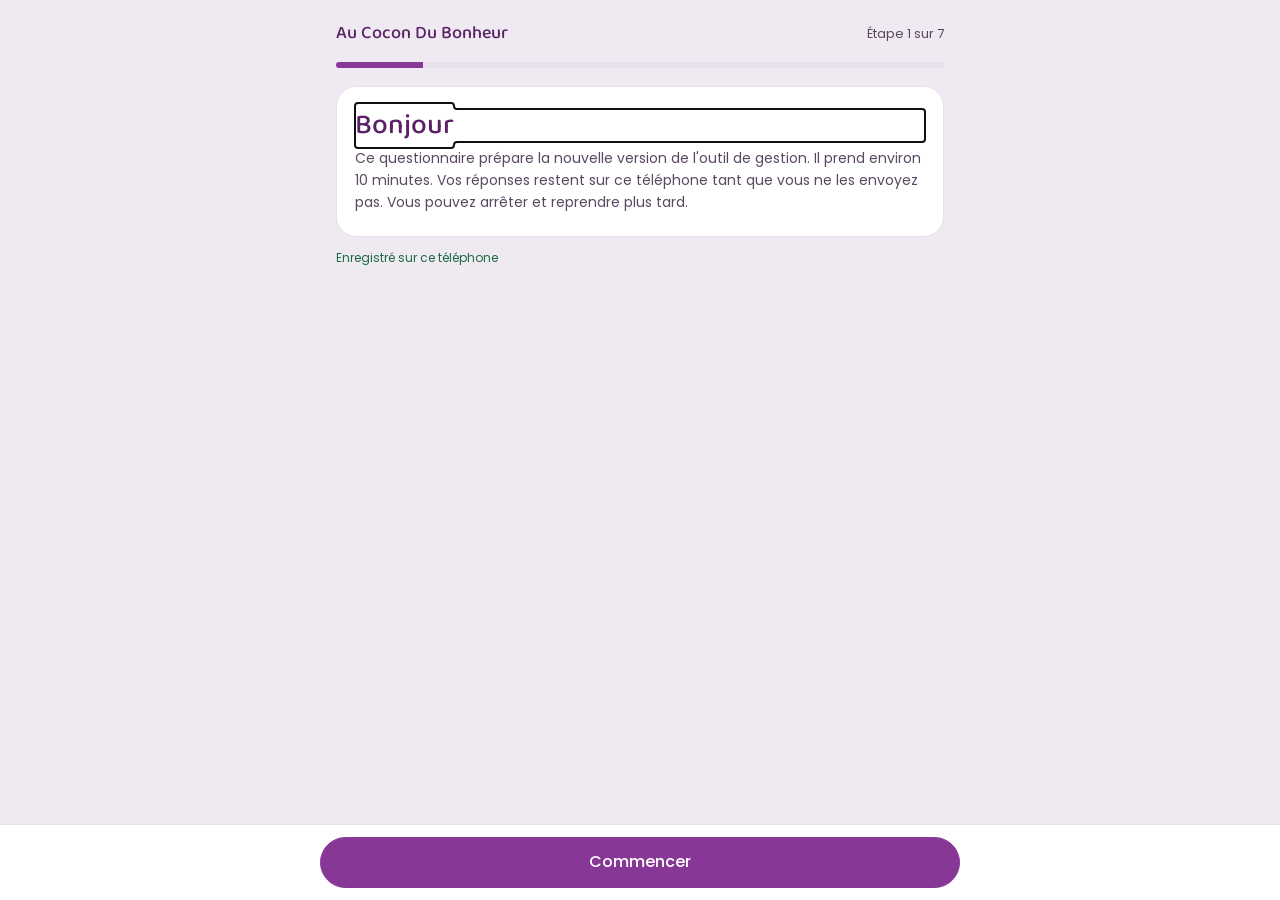
==== commit 862d15b5: "Remplace le formulaire du site par le questionnaire de la Directrice L'ancien formulaire reste dans " ====
--- a/index.html
+++ b/index.html
@@ -2,687 +2,360 @@
 <html lang="fr">
 <head>
 <meta charset="UTF-8">
-<meta name="viewport" content="width=device-width, initial-scale=1, viewport-fit=cover">
-<title>Chargement…</title>
-<link rel="stylesheet" href="style.css">
+<meta name="viewport" content="width=device-width, initial-scale=1.0, viewport-fit=cover">
+<meta name="robots" content="noindex">
+<title>Questionnaire de la Directrice</title>
+<link rel="preconnect" href="https://fonts.googleapis.com">
+<link rel="preconnect" href="https://fonts.gstatic.com" crossorigin>
+<link href="https://fonts.googleapis.com/css2?family=Baloo+2:wght@500&family=Poppins:wght@400;500&display=swap" rel="stylesheet">
+<style>
+/* Charte Au Cocon : une étape par écran, carte blanche sur fond lilas, violet pour l'action. Thème clair seul, par choix. */
+:root{
+  --violet:#873897; --violet-fonce:#5A2166; --violet-clair:#F6EDF8;
+  --creme:#FDF6E6; --fond:#EFE9F1; --carte:#FFFFFF;
+  --encre:#331F3A; --titre:#5E4966; --doux:#5A4862; --filet:#EADFEC;
+  --ok:#1D6B44;
+  --f-titre:'Baloo 2','Poppins',system-ui,sans-serif;
+  --f-texte:'Poppins',system-ui,-apple-system,'Segoe UI',sans-serif;
+  color-scheme:light;
+}
+*{box-sizing:border-box}
+body{margin:0;background:var(--fond);color:var(--encre);font-family:var(--f-texte);font-size:16px;line-height:1.55}
+.cadre{max-width:640px;margin:0 auto;padding-block:20px 120px;padding-inline:16px}
+header.haut{display:flex;align-items:center;justify-content:space-between;gap:12px;margin-bottom:14px}
+.marque{font-family:var(--f-titre);font-weight:500;color:var(--violet-fonce);font-size:18px}
+.etape-num{font-size:13px;color:var(--doux);font-variant-numeric:tabular-nums}
+.barre{height:6px;background:var(--filet);border-radius:999px;overflow:hidden;margin-bottom:18px}
+.barre i{display:block;height:100%;background:var(--violet);width:0;transition:width .25s}
+.carte{background:var(--carte);border:1px solid var(--filet);border-radius:20px;padding:22px 18px}
+h1,h2{font-family:var(--f-titre);font-weight:500;color:var(--violet-fonce);line-height:1.2;margin:0 0 6px;text-wrap:balance}
+h1{font-size:28px} h2{font-size:23px}
+.aide{color:var(--doux);font-size:14px;margin:0 0 18px}
+.bloc{display:flex;flex-direction:column;gap:14px}
+label.champ{display:flex;flex-direction:column;gap:6px;font-size:14px;font-weight:500;color:var(--titre)}
+input[type=text],input[type=number],textarea,select{font:inherit;font-size:16px;color:var(--encre);background:var(--creme);border:1px solid var(--filet);border-radius:12px;padding:11px 12px;width:100%;min-width:0}
+textarea{min-height:120px;resize:vertical}
+input:focus-visible,textarea:focus-visible,select:focus-visible,button:focus-visible{outline:2px solid var(--violet);outline-offset:2px}
+.ligne-membre{display:grid;grid-template-columns:1fr 1fr auto;gap:8px;align-items:center}
+.ligne-membre button{border:0;background:none;color:var(--doux);font-size:22px;width:40px;height:44px;cursor:pointer;border-radius:10px}
+@media (max-width:420px){.ligne-membre{grid-template-columns:1fr auto}.ligne-membre select{grid-column:1/2}}
+.tache{border-top:1px solid var(--filet);padding-top:14px}
+.tache:first-child{border-top:0;padding-top:0}
+.tache h3{font-family:var(--f-texte);font-weight:500;font-size:16px;margin:0 0 8px;color:var(--encre)}
+.tache .sous{font-size:12px;letter-spacing:.04em;text-transform:uppercase;color:var(--doux);margin:10px 0 6px}
+.puces{display:flex;flex-wrap:wrap;gap:8px}
+.puce{font:inherit;font-size:14px;border:1px solid var(--filet);background:var(--carte);color:var(--encre);border-radius:999px;padding:8px 14px;cursor:pointer;min-height:40px}
+.puce[aria-pressed=true]{background:var(--violet);border-color:var(--violet);color:#fff}
+.alerte{display:none;margin-top:8px;font-size:13px;color:#8F430C;background:#FDF5EE;border-radius:10px;padding:6px 10px}
+.alerte.vue{display:block}
+.frais{width:100%;border-collapse:collapse;font-size:14px}
+.frais th{font-weight:500;text-align:left;color:var(--doux);font-size:12px;letter-spacing:.04em;text-transform:uppercase;padding:0 6px 8px}
+.frais td{padding:4px 6px;border-top:1px solid var(--filet)}
+.frais td:first-child{font-weight:500;white-space:nowrap}
+.frais input{padding:9px 10px;font-variant-numeric:tabular-nums}
+.defile{overflow-x:auto}
+.trio{display:grid;grid-template-columns:repeat(3,1fr);gap:10px}
+@media (max-width:420px){.trio{grid-template-columns:1fr}}
+.coche{display:flex;gap:10px;align-items:center;font-size:15px;padding:6px 0}
+.coche input{width:22px;height:22px;accent-color:var(--violet)}
+.recap{white-space:pre-wrap;background:var(--creme);border:1px solid var(--filet);border-radius:12px;padding:14px;font-size:14px;max-height:340px;overflow:auto}
+nav.pied{position:fixed;left:0;right:0;bottom:0;background:var(--carte);border-top:1px solid var(--filet);padding:12px 16px calc(12px + env(safe-area-inset-bottom,0px))}
+nav.pied .dedans{max-width:640px;margin:0 auto;display:flex;gap:10px}
+.bouton{font:inherit;font-weight:500;font-size:16px;border-radius:999px;padding:12px 20px;cursor:pointer;border:1px solid var(--violet);min-height:48px}
+.bouton.plein{background:var(--violet);color:#fff;flex:1}
+.bouton.vide{background:var(--carte);color:var(--violet-fonce);border-color:var(--filet)}
+.bouton.lien{display:block;text-align:center;text-decoration:none;background:var(--violet);color:#fff}
+.actions{display:flex;flex-direction:column;gap:10px;margin-top:16px}
+.petit{font-size:13px;color:var(--doux)}
+.enregistre{font-size:12px;color:var(--ok);min-height:18px}
+@media (prefers-reduced-motion:reduce){.barre i{transition:none}}
+</style>
 </head>
 <body>
-
-<!--
-  Coquille vide volontaire.
-  Tout le contenu visible est construit par app.js a partir de config.json et
-  questions.json. Ne rien ecrire en dur ici : ni question, ni libelle, ni nom de client.
--->
-
-<a class="lien-evitement" href="#zone-principale" id="lien-evitement"></a>
-
-<header class="entete" id="entete" hidden>
-  <div class="entete__haut">
-    <img class="entete__logo" id="logo" alt="" hidden>
-    <p class="entete__client" id="entete-client"></p>
-    <button type="button" class="bouton bouton--discret entete__sommaire" id="btn-sommaire"
-            aria-expanded="false" aria-controls="sommaire"></button>
+<div class="cadre">
+  <header class="haut">
+    <span class="marque">Au Cocon Du Bonheur</span>
+    <span class="etape-num" id="etapeNum">Étape 1 sur 7</span>
+  </header>
+  <div class="barre" aria-hidden="true"><i id="barre"></i></div>
+
+  <form id="f" novalidate>
+    <!-- 0 Accueil -->
+    <section class="carte etape" data-etape="0">
+      <h1>Bonjour</h1>
+      <p class="aide" style="margin:0">Ce questionnaire prépare la nouvelle version de l'outil de gestion. Il prend environ 10 minutes. Vos réponses restent sur ce téléphone tant que vous ne les envoyez pas. Vous pouvez arrêter et reprendre plus tard.</p>
+    </section>
+
+    <!-- 1 Équipe -->
+    <section class="carte etape" data-etape="1" hidden>
+      <h2 style="margin-bottom:16px">Toute l'équipe</h2>
+      <div class="bloc" id="membres"></div>
+      <div class="actions"><button type="button" class="bouton vide" id="ajoutMembre">+ Ajouter une personne</button></div>
+    </section>
+
+    <!-- 2 Qui fait quoi -->
+    <section class="carte etape" data-etape="2" hidden>
+      <h2>Qui fait quoi, vraiment</h2>
+      <p class="aide">Pour chaque tâche, touchez les personnes qui la font aujourd'hui, même de temps en temps. Puis dites où c'est noté.</p>
+      <div class="bloc" id="taches"></div>
+    </section>
+
+    <!-- 3 Montants + ce qui coince -->
+    <section class="carte etape" data-etape="3" hidden>
+      <h2>Les montants</h2>
+      <p class="aide">Dans l'outil, chacun ne voit que sa partie. Dites qui doit pouvoir voir l'argent.</p>
+      <div class="bloc">
+        <div>
+          <p class="tache" style="border:0;padding:0;margin:0 0 8px;font-weight:500">Qui doit voir combien chaque famille a payé ?</p>
+          <div class="puces" id="voitMontants"></div>
+        </div>
+        <label class="champ" for="coince">Ce qui coince aujourd'hui (une ligne par personne si possible)
+          <textarea id="coince" placeholder="Exemple : la secrétaire encaisse quand la comptable n'est pas là, et le reçu n'est pas toujours fait."></textarea>
+        </label>
+      </div>
+    </section>
+
+    <!-- 4 Frais -->
+    <section class="carte etape" data-etape="4" hidden>
+      <h2>Les frais par classe</h2>
+      <p class="aide">En francs CFA. Laissez vide ce que vous ne savez pas, Ousseynou vous redemandera.</p>
+      <div class="defile">
+        <table class="frais">
+          <thead><tr><th>Classe</th><th>Inscription</th><th>Mensualité</th></tr></thead>
+          <tbody id="fraisCorps"></tbody>
+        </table>
+      </div>
+      <div class="bloc" style="margin-top:16px">
+        <label class="champ" for="nbMois">Combien de mois de mensualité par an ?
+          <input type="number" id="nbMois" inputmode="numeric" min="1" max="12" placeholder="Exemple : 9">
+        </label>
+        <label class="champ" for="fraisAutres">Autres frais (tenue, fournitures, cantine, transport…)
+          <input type="text" id="fraisAutres" placeholder="Exemple : tenue 10 000 F, une fois">
+        </label>
+      </div>
+    </section>
+
+    <!-- 5 L'école en chiffres -->
+    <section class="carte etape" data-etape="5" hidden>
+      <h2>L'école en chiffres</h2>
+      <p class="aide">Des chiffres approximatifs suffisent.</p>
+      <div class="bloc">
+        <div class="trio">
+          <label class="champ" for="nbEleves">Élèves<input type="number" id="nbEleves" inputmode="numeric" min="0"></label>
+          <label class="champ" for="nbFamilles">Familles<input type="number" id="nbFamilles" inputmode="numeric" min="0"></label>
+          <label class="champ" for="nbProfs">Professeurs<input type="number" id="nbProfs" inputmode="numeric" min="0"></label>
+        </div>
+        <label class="champ" for="role4">Comment s'appelle le poste de la personne qui contrôle que les professeurs viennent et font cours ?
+          <input type="text" id="role4" placeholder="Exemple : Surveillant général">
+        </label>
+        <div>
+          <p style="margin:0 0 4px;font-weight:500;font-size:14px;color:var(--titre)">Sur la fiche d'un élève, vous voulez noter aussi :</p>
+          <div id="fiche"></div>
+          <label class="champ" for="ficheAutre" style="margin-top:8px">Autre chose
+            <input type="text" id="ficheAutre">
+          </label>
+        </div>
+      </div>
+    </section>
+
+    <!-- 6 Récap -->
+    <section class="carte etape" data-etape="7" hidden>
+      <h2>C'est envoyé, merci</h2>
+      <p class="aide" style="margin:0">Ousseynou a bien reçu vos réponses. Vous pouvez fermer cette page.</p>
+    </section>
+
+    <section class="carte etape" data-etape="6" hidden>
+      <h2>Vérifiez puis envoyez</h2>
+      <p class="aide">Voici ce qui partira. Vous pouvez revenir en arrière pour corriger.</p>
+      <div class="recap" id="recap" tabindex="0"></div>
+      <div class="actions">
+        <button type="button" class="bouton plein" id="envoyer">Envoyer</button>
+        <p class="petit" id="envoiEtat" role="status"></p>
+        <div id="secours" hidden>
+          <div class="actions" style="margin-top:0">
+            <a class="bouton lien" id="wa" href="#" target="_blank" rel="noopener">Envoyer sur WhatsApp</a>
+            <button type="button" class="bouton vide" id="copier">Copier le texte</button>
+            <p class="petit" id="copieEtat" role="status"></p>
+          </div>
+        </div>
+      </div>
+    </section>
+  </form>
+  <p class="enregistre" id="enregistre" role="status"></p>
+</div>
+
+<nav class="pied">
+  <div class="dedans">
+    <button type="button" class="bouton vide" id="prec">Retour</button>
+    <button type="button" class="bouton plein" id="suiv">Commencer</button>
   </div>
-
-  <div class="progression" id="progression" hidden>
-    <div class="progression__ligne">
-      <span class="progression__etape" id="progression-etape"></span>
-      <span class="progression__pourcent" id="progression-pourcent"></span>
-    </div>
-    <div class="progression__piste" id="progression-piste"
-         role="progressbar" aria-valuemin="0" aria-valuemax="100" aria-valuenow="0">
-      <div class="progression__jauge" id="progression-jauge"></div>
-    </div>
-  </div>
-</header>
-
-<!-- Sommaire : panneau lateral, accessible depuis n'importe quelle section -->
-<div class="sommaire" id="sommaire" hidden>
-  <div class="sommaire__voile" id="sommaire-voile"></div>
-  <nav class="sommaire__panneau" aria-labelledby="sommaire-titre">
-    <div class="sommaire__entete">
-      <h2 class="sommaire__titre" id="sommaire-titre"></h2>
-      <button type="button" class="bouton-icone" id="btn-fermer-sommaire"></button>
-    </div>
-    <ul class="sommaire__liste" id="sommaire-liste"></ul>
-  </nav>
-</div>
-
-<main class="zone" id="zone-principale" tabindex="-1">
-  <!-- Annonce des changements d'ecran aux lecteurs d'ecran -->
-  <p class="lecteur-seul" aria-live="polite" id="annonce"></p>
-
-  <!-- Rappel non bloquant : penser a telecharger une copie. Affiche une seule fois. -->
-  <div class="bandeau" id="bandeau" hidden>
-    <p class="bandeau__texte" id="bandeau-texte"></p>
-    <button type="button" class="bouton-icone" id="bandeau-fermer"></button>
-  </div>
-
-  <div id="ecran"></div>
-</main>
-
-<!-- Barre d'action fixe en bas : atteignable au pouce -->
-<div class="barre-bas" id="barre-bas" hidden>
-  <button type="button" class="bouton bouton--contour" id="btn-precedent"></button>
-  <button type="button" class="bouton bouton--principal" id="btn-suivant"></button>
-</div>
-
-<footer class="pied" id="pied" hidden>
-  <button type="button" class="bouton bouton--lien" id="btn-telecharger"></button>
-</footer>
-
-<!--
-  Copie embarquee de config.json et questions.json, pour que la page fonctionne
-  sans reseau (rechargement hors connexion) et en file://.
-  LES FICHIERS .json RESTENT LA SOURCE DE VERITE.
-  Apres toute modification de l'un d'eux : node sync-inline.mjs
--->
-<script type="application/json" id="config-inline">
-{
-  "_note": "Configuration du formulaire. Pour un nouveau client : dupliquer ce fichier et questions.json, remplacer les valeurs, redeployer. Aucun code a modifier. Les couleurs sont injectees en variables CSS au chargement par app.js.",
-
-  "projet": {
-    "id": "au-cocon-du-bonheur",
-    "client": "Au Cocon Du Bonheur",
-    "titre_page": "Informations pour votre nouveau site",
-    "logo": "assets/logo.png",
-    "langue": "fr"
-  },
-
-  "messages": {
-    "accueil_titre": "Construisons votre site ensemble",
-    "accueil_texte": "Ce formulaire rassemble tout ce dont j'ai besoin pour créer le site de l'école. Comptez une trentaine de minutes, mais vous n'êtes pas obligée de tout faire d'un coup : vos réponses sont enregistrées automatiquement. Vous pouvez fermer la page et revenir quand vous voulez, vous retrouverez tout où vous l'aviez laissé.\n\nSi une question vous bloque, appuyez sur « Je ne sais pas » et passez à la suivante.",
-    "accueil_bouton": "Commencer",
-    "restauration": "J'ai retrouvé vos réponses précédentes. Vous pouvez continuer où vous vous étiez arrêtée.",
-    "recap_titre": "Relisez avant d'envoyer",
-    "recap_texte": "Vérifiez vos réponses. Vous pouvez modifier n'importe quelle ligne en appuyant dessus.",
-    "envoi_bouton": "Envoyer mes réponses",
-    "succes_titre": "C'est envoyé, merci",
-    "succes_texte": "J'ai bien reçu vos réponses. Je reviens vers vous rapidement. Vous pouvez revenir sur cette page à tout moment pour compléter ce qui manque.",
-    "echec_titre": "L'envoi n'a pas fonctionné",
-    "echec_texte": "Vos réponses ne sont pas perdues, elles sont enregistrées sur votre téléphone. Appuyez sur « Télécharger mes réponses » puis envoyez-moi le fichier par WhatsApp.",
-    "telecharger_bouton": "Télécharger mes réponses",
-    "je_ne_sais_pas": "Je ne sais pas, je vous dirai plus tard"
-  },
-
-  "envoi": {
-    "endpoint": "https://formspree.io/f/xrennzzp",
-    "methode": "POST",
-    "whatsapp_secours": "+221 76 463 44 89",
-    "nom_fichier_export": "reponses-au-cocon-du-bonheur"
-  },
-
-  "design": {
-    "_source": "Valeurs extraites du flyer imprime livre (echantillonnage du PDF rendu a 200 dpi).",
-    "_contraintes": [
-      "Le jaune #FFD400 ne doit JAMAIS servir de texte sur creme : contraste 1.33:1. Uniquement sur violet (4.82:1) ou en aplat avec texte violet dessus.",
-      "Le flyer contient deux violets quasi identiques (#873897 et #792F89). On n'en garde qu'un. --violet-fonce ci-dessous est un assombrissement volontaire, pas une valeur du flyer.",
-      "Le jaune doit apparaitre au moins une fois par ecran de contenu, sinon la charte n'est pas executee."
-    ],
-    "couleurs": {
-      "creme":         "#FDF6E6",
-      "creme-fonce":   "#FBF2D8",
-      "violet":        "#873897",
-      "violet-fonce":  "#5A2166",
-      "jaune":         "#FFD400",
-      "jaune-pale":    "#F8E6A5",
-      "titre":         "#5E4966",
-      "encre":         "#331F3A",
-      "blanc":         "#FFFFFF"
-    },
-    "roles": {
-      "fond_page":        "creme",
-      "fond_alternatif":  "blanc",
-      "fond_accentue":    "violet",
-      "texte_courant":    "encre",
-      "texte_titre":      "titre",
-      "bouton_principal": { "fond": "violet", "texte": "creme" },
-      "bouton_action":    { "fond": "jaune",  "texte": "violet-fonce" },
-      "focus":            { "sur_fond_clair": "violet", "sur_fond_violet": "jaune" },
-      "filets":           "jaune-pale"
-    },
-    "typographie": {
-      "_note": "Polices systeme volontairement. Aucun chargement externe : la connexion peut etre lente ou absente.",
-      "titres": "system-ui, -apple-system, 'Segoe UI', Roboto, sans-serif",
-      "corps": "system-ui, -apple-system, 'Segoe UI', Roboto, sans-serif",
-      "graisse_titre": 700,
-      "interlignage_titre": 1.1,
-      "interlignage_corps": 1.6
-    },
-    "formes": {
-      "rayon": "4px",
-      "ombre": "aucune",
-      "transition": "180ms ease"
-    }
-  }
-}
+</nav>
+
+<script>
+(function(){
+  const CLE='aucocon-questionnaire-directrice-v1';
+  const POSTES=['Secrétaire','Comptable','Contrôle des profs','Autre'];
+  const TACHES=['Inscrire un élève','Encaisser l’argent','Faire le reçu','Garder la caisse','Relancer une famille en retard','Noter les absences des élèves','Pointer la présence des profs','Faire les comptes du mois','Appeler les parents'];
+  const OU=['Cahier','Excel','WhatsApp','Rien'];
+  const CLASSES=['Crèche','Toute petite section','Petite section','Moyenne section','Grande section','CI','CP','CE1','CE2','CM1','CM2'];
+  const FICHE=['Allergies','Personne autorisée à récupérer l’enfant','Problème de santé à connaître','Médecin ou numéro d’urgence','Photo de l’enfant'];
+  const ETAPES=7;
+  const ENVOI='https://formspree.io/f/xrennzzp';
+
+  let etat={etape:0,membres:[{nom:'',poste:'Secrétaire'},{nom:'',poste:'Comptable'},{nom:'',poste:'Contrôle des profs'}],qui:{},ou:{},voit:[],coince:'',frais:{},nbMois:'',fraisAutres:'',nbEleves:'',nbFamilles:'',nbProfs:'',role4:'',fiche:[],ficheAutre:''};
+  try{const s=localStorage.getItem(CLE);if(s)etat=Object.assign(etat,JSON.parse(s));}catch(e){}
+
+  const $=id=>document.getElementById(id);
+  let minuteur;
+  function sauver(){
+    try{localStorage.setItem(CLE,JSON.stringify(etat));$('enregistre').textContent='Enregistré sur ce téléphone';}catch(e){}
+    clearTimeout(minuteur);minuteur=setTimeout(()=>{$('enregistre').textContent='';},1500);
+  }
+
+  function personnes(){
+    const l=etat.membres.filter(m=>m.nom.trim()||m.poste).map(m=>m.nom.trim()?m.nom.trim()+' ('+m.poste.toLowerCase()+')':m.poste);
+    return l.concat(['Directrice']);
+  }
+
+  function puce(texte,actif,clic){
+    const b=document.createElement('button');b.type='button';b.className='puce';b.textContent=texte;
+    b.setAttribute('aria-pressed',actif?'true':'false');
+    b.addEventListener('click',()=>{clic();});return b;
+  }
+
+  function dessinerMembres(){
+    const z=$('membres');z.innerHTML='';
+    etat.membres.forEach((m,i)=>{
+      const d=document.createElement('div');d.className='ligne-membre';
+      const n=document.createElement('input');n.type='text';n.id='nom'+i;n.placeholder='Prénom';n.value=m.nom;n.setAttribute('aria-label','Prénom de la personne '+(i+1));
+      n.addEventListener('input',()=>{m.nom=n.value;sauver();});
+      const s=document.createElement('select');s.id='poste'+i;s.setAttribute('aria-label','Poste de la personne '+(i+1));
+      POSTES.forEach(p=>{const o=document.createElement('option');o.textContent=p;if(p===m.poste)o.selected=true;s.appendChild(o);});
+      s.addEventListener('change',()=>{m.poste=s.value;sauver();});
+      const x=document.createElement('button');x.type='button';x.textContent='×';x.setAttribute('aria-label','Retirer cette ligne');
+      x.addEventListener('click',()=>{etat.membres.splice(i,1);sauver();dessinerMembres();});
+      d.append(n,s,x);z.appendChild(d);
+    });
+  }
+  $('ajoutMembre').addEventListener('click',()=>{etat.membres.push({nom:'',poste:'Autre'});sauver();dessinerMembres();$('nom'+(etat.membres.length-1)).focus();});
+
+  function dessinerTaches(){
+    const z=$('taches');z.innerHTML='';const gens=personnes();
+    TACHES.forEach(t=>{
+      const c=document.createElement('div');c.className='tache';
+      const h=document.createElement('h3');h.textContent=t;c.appendChild(h);
+      const p=document.createElement('div');p.className='puces';
+      const choisis=(etat.qui[t]||[]).filter(g=>gens.includes(g));etat.qui[t]=choisis;
+      const al=document.createElement('p');al.className='alerte';al.textContent='Plusieurs personnes font cette tâche.';
+      const maj=()=>{al.classList.toggle('vue',etat.qui[t].length>1);};
+      gens.forEach(g=>{const b=puce(g,choisis.includes(g),()=>{const a=etat.qui[t];const k=a.indexOf(g);if(k<0)a.push(g);else a.splice(k,1);b.setAttribute('aria-pressed',k<0?'true':'false');maj();sauver();});p.appendChild(b);});
+      c.appendChild(p);c.appendChild(al);maj();
+      const s=document.createElement('p');s.className='sous';s.textContent='Où c’est noté';c.appendChild(s);
+      const q=document.createElement('div');q.className='puces';
+      OU.forEach(o=>{const b=puce(o,etat.ou[t]===o,()=>{etat.ou[t]=etat.ou[t]===o?'':o;q.querySelectorAll('.puce').forEach(x=>x.setAttribute('aria-pressed',x.textContent===etat.ou[t]?'true':'false'));sauver();});q.appendChild(b);});
+      c.appendChild(q);z.appendChild(c);
+    });
+  }
+
+  function dessinerVoit(){
+    const z=$('voitMontants');z.innerHTML='';const gens=personnes();
+    etat.voit=etat.voit.filter(g=>gens.includes(g));
+    gens.forEach(g=>{const b=puce(g,etat.voit.includes(g),()=>{const k=etat.voit.indexOf(g);if(k<0)etat.voit.push(g);else etat.voit.splice(k,1);b.setAttribute('aria-pressed',k<0?'true':'false');sauver();});z.appendChild(b);});
+  }
+
+  function dessinerFrais(){
+    const z=$('fraisCorps');z.innerHTML='';
+    CLASSES.forEach((c,i)=>{
+      const f=etat.frais[c]||(etat.frais[c]={ins:'',mens:''});
+      const tr=document.createElement('tr');
+      const td0=document.createElement('td');td0.textContent=c;tr.appendChild(td0);
+      [['ins','Inscription'],['mens','Mensualité']].forEach(([k,lib])=>{
+        const td=document.createElement('td');const inp=document.createElement('input');
+        inp.type='number';inp.inputMode='numeric';inp.min='0';inp.id=k+i;inp.value=f[k];inp.placeholder='F';inp.setAttribute('aria-label',lib+' '+c);
+        inp.addEventListener('input',()=>{f[k]=inp.value;sauver();});td.appendChild(inp);tr.appendChild(td);
+      });
+      z.appendChild(tr);
+    });
+  }
+
+  function dessinerFiche(){
+    const z=$('fiche');z.innerHTML='';
+    FICHE.forEach((x,i)=>{
+      const l=document.createElement('label');l.className='coche';l.htmlFor='fiche'+i;
+      const c=document.createElement('input');c.type='checkbox';c.id='fiche'+i;c.checked=etat.fiche.includes(x);
+      c.addEventListener('change',()=>{const k=etat.fiche.indexOf(x);if(c.checked&&k<0)etat.fiche.push(x);if(!c.checked&&k>=0)etat.fiche.splice(k,1);sauver();});
+      l.append(c,document.createTextNode(x));z.appendChild(l);
+    });
+  }
+
+  ['coince','nbMois','fraisAutres','nbEleves','nbFamilles','nbProfs','role4','ficheAutre'].forEach(id=>{
+    const el=$(id);el.value=etat[id]||'';el.addEventListener('input',()=>{etat[id]=el.value;sauver();});
+  });
+
+  function fmt(v){return v===''||v==null?'?':Number(v).toLocaleString('fr-FR').replace(/ | /g,' ')+' F';}
+
+  function texte(){
+    const L=[];
+    L.push('QUESTIONNAIRE DIRECTRICE — Au Cocon Du Bonheur');
+    L.push('');L.push('1. L’ÉQUIPE');
+    etat.membres.forEach(m=>L.push('- '+(m.nom.trim()||'(sans nom)')+' : '+m.poste));
+    L.push('');L.push('2. QUI FAIT QUOI');
+    TACHES.forEach(t=>{const g=etat.qui[t]||[];L.push('- '+t+' : '+(g.length?g.join(', '):'?')+' | noté : '+(etat.ou[t]||'?')+(g.length>1?'  ⚠ mélange':''));});
+    L.push('');L.push('3. MONTANTS');
+    L.push('Voient les montants : '+(etat.voit.length?etat.voit.join(', '):'?'));
+    L.push('Ce qui coince : '+(etat.coince.trim()||'?'));
+    L.push('');L.push('4. FRAIS (inscription / mensualité)');
+    CLASSES.forEach(c=>{const f=etat.frais[c]||{};L.push('- '+c+' : '+fmt(f.ins)+' / '+fmt(f.mens));});
+    L.push('Mois par an : '+(etat.nbMois||'?'));
+    L.push('Autres frais : '+(etat.fraisAutres.trim()||'?'));
+    L.push('');L.push('5. L’ÉCOLE EN CHIFFRES');
+    L.push('Élèves : '+(etat.nbEleves||'?')+' | Familles : '+(etat.nbFamilles||'?')+' | Profs : '+(etat.nbProfs||'?'));
+    L.push('Poste contrôle des profs : '+(etat.role4.trim()||'?'));
+    L.push('Fiche élève : '+(etat.fiche.concat(etat.ficheAutre.trim()?[etat.ficheAutre.trim()]:[]).join(', ')||'rien de plus'));
+    return L.join('\n');
+  }
+
+  function montrer(n){
+    etat.etape=Math.max(0,Math.min(ETAPES-1,n));sauver();
+    document.querySelectorAll('.etape').forEach(s=>{s.hidden=Number(s.dataset.etape)!==etat.etape;});
+    if(etat.etape===ETAPES-1){$('secours').hidden=true;$('envoiEtat').textContent='';}
+    if(etat.etape===2)dessinerTaches();
+    if(etat.etape===3)dessinerVoit();
+    if(etat.etape===6){const t=texte();$('recap').textContent=t;$('wa').href='https://wa.me/?text='+encodeURIComponent(t);}
+    $('etapeNum').textContent='Étape '+(etat.etape+1)+' sur '+ETAPES;
+    $('barre').style.width=((etat.etape+1)/ETAPES*100)+'%';
+    $('prec').hidden=etat.etape===0;
+    $('suiv').hidden=etat.etape===ETAPES-1;
+    $('suiv').textContent=etat.etape===0?'Commencer':(etat.etape===ETAPES-2?'Voir le résumé':'Suivant');
+    window.scrollTo({top:0});
+    const t=document.querySelector('.etape:not([hidden]) h1, .etape:not([hidden]) h2');if(t){t.tabIndex=-1;t.focus({preventScroll:true});}
+  }
+  $('suiv').addEventListener('click',()=>montrer(etat.etape+1));
+  $('prec').addEventListener('click',()=>montrer(etat.etape-1));
+  $('f').addEventListener('submit',e=>e.preventDefault());
+
+  $('envoyer').addEventListener('click',async()=>{
+    const b=$('envoyer');b.disabled=true;$('envoiEtat').textContent='Envoi en cours…';
+    try{
+      const r=await fetch(ENVOI,{method:'POST',headers:{'Accept':'application/json','Content-Type':'application/json'},body:JSON.stringify({_subject:'Questionnaire de la Directrice — Au Cocon',reponses:texte()})});
+      if(!r.ok)throw new Error(r.status);
+      etat.envoye=true;sauver();
+      document.querySelectorAll('.etape').forEach(x=>{x.hidden=x.dataset.etape!=='7';});
+      $('prec').hidden=true;$('suiv').hidden=true;$('etapeNum').textContent='Envoyé';$('barre').style.width='100%';
+    }catch(e){
+      $('envoiEtat').textContent='L\u2019envoi n\u2019a pas marché. Vos réponses sont gardées sur ce téléphone. Envoyez-les sur WhatsApp :';
+      $('secours').hidden=false;
+    }finally{b.disabled=false;}
+  });
+  $('copier').addEventListener('click',()=>{
+    const t=texte();
+    const repli=()=>{const r=document.createRange();r.selectNodeContents($('recap'));const s=getSelection();s.removeAllRanges();s.addRange(r);$('copieEtat').textContent='Texte sélectionné : appuyez longuement puis « Copier ».';};
+    try{navigator.clipboard.writeText(t).then(()=>{$('copieEtat').textContent='Copié. Collez-le dans WhatsApp.';},repli);}catch(e){repli();}
+  });
+
+  dessinerMembres();dessinerFrais();dessinerFiche();montrer(etat.etape);
+})();
 </script>
-<script type="application/json" id="questions-inline">
-{
-  "_schema": {
-    "version": "1.0",
-    "note": "Fichier de contenu du formulaire de collecte. Le moteur (app.js) lit ce fichier et construit l'interface. Pour un nouveau client : dupliquer ce fichier, remplacer les sections. Ne jamais ecrire de question en dur dans le HTML.",
-    "types_supportes": [
-      "text", "textarea", "number", "tel", "email", "url",
-      "select", "radio", "checkbox", "repeater", "confirmation", "info"
-    ],
-    "notes_types": {
-      "confirmation": "Affiche une valeur pre-remplie (champ 'valeur') avec deux boutons : 'C'est correct' / 'A corriger'. Si 'A corriger', ouvre un champ texte pre-rempli avec la valeur, editable. Sert a valider une info deja connue sans faire retaper le client.",
-      "info": "Pas un champ. Bloc de texte explicatif affiche dans le flux. Aucune donnee collectee.",
-      "repeater": "Groupe de sous-champs (cle 'champs') repetable. 'entrees_initiales' pre-cree des entrees deja remplies."
-    },
-    "cle_bouton_je_ne_sais_pas": "Toute question sans 'skippable': false doit afficher le bouton 'Je ne sais pas, je vous dirai plus tard'. Valeur enregistree : 'A COMPLETER'."
-  },
-
-  "sections": [
-
-    {
-      "id": "verifications",
-      "titre": "Vérifions ce que j'ai déjà",
-      "intro": "J'ai repris ces informations sur votre flyer et sur votre page Facebook. Vérifiez simplement qu'elles sont exactes. C'est la partie la plus rapide.",
-      "questions": [
-        {
-          "id": "nom_exact",
-          "type": "confirmation",
-          "label": "Le nom de l'école, tel qu'il doit apparaître sur le site",
-          "valeur": "Au Cocon Du Bonheur",
-          "aide": "Vérifiez les majuscules. Faut-il écrire « Du » ou « du » ?",
-          "requis": true
-        },
-        {
-          "id": "adresse",
-          "type": "confirmation",
-          "label": "L'adresse complète",
-          "valeur": "Cité El Hadj Malick Sy, Ouakam, après le Monument de la Renaissance, Dakar",
-          "aide": "C'est cette adresse qui servira pour le plan et l'itinéraire.",
-          "requis": true
-        },
-        {
-          "id": "tel_principal",
-          "type": "confirmation",
-          "label": "Le téléphone principal",
-          "valeur": "+221 77 884 53 53",
-          "aide": "Ce numéro sera cliquable : un parent appuie dessus et l'appel démarre.",
-          "requis": true
-        },
-        {
-          "id": "tel_secondaire",
-          "type": "confirmation",
-          "label": "Le deuxième numéro",
-          "valeur": "+221 77 393 74 67",
-          "aide": "Souhaitez-vous qu'il apparaisse aussi sur le site ?",
-          "requis": false
-        },
-        {
-          "id": "tel_fixe",
-          "type": "confirmation",
-          "label": "Le fixe",
-          "valeur": "+221 33 865 65 75",
-          "aide": "Trouvé sur votre page Facebook mais absent du flyer. Est-il toujours actif ?",
-          "requis": false
-        },
-        {
-          "id": "email_conflit",
-          "type": "radio",
-          "label": "Deux adresses email différentes circulent. Laquelle utilise-t-on ?",
-          "aide": "Le flyer affiche l'une, Facebook affiche l'autre. Il faut n'en garder qu'une sur le site pour éviter de perdre des messages.",
-          "options": [
-            "contact@aucocondubonheur.com",
-            "aucocondubonheur@gmail.com",
-            "Les deux, mais une seule est affichée",
-            "Autre adresse"
-          ],
-          "requis": true
-        },
-        {
-          "id": "autorisation",
-          "type": "confirmation",
-          "label": "Le numéro d'autorisation officielle",
-          "valeur": "Autorisation 604 IA/DK/BEP — Arrêté n°07486 du 27/10/2016",
-          "aide": "Cette mention rassure les parents. Elle sera affichée en bas du site.",
-          "requis": false
-        },
-        {
-          "id": "annee_ouverture",
-          "type": "text",
-          "label": "En quelle année l'école a-t-elle ouvert ses portes ?",
-          "aide": "L'autorisation date de 2016, mais l'école a peut-être ouvert avant. Je veux la vraie date.",
-          "exemple": "2016",
-          "requis": true
-        },
-        {
-          "id": "annee_scolaire",
-          "type": "confirmation",
-          "label": "L'année scolaire concernée par les inscriptions",
-          "valeur": "2026 – 2027",
-          "requis": true
-        }
-      ]
-    },
-
-    {
-      "id": "site_existant",
-      "titre": "Votre site actuel",
-      "intro": "Vous avez déjà un site à l'adresse aucocondubonheur.com. Il n'a plus été mis à jour depuis 2022. J'ai besoin de savoir dans quel état il est pour décider si on le remplace ou si on repart de zéro.",
-      "questions": [
-        {
-          "id": "site_acces",
-          "type": "radio",
-          "label": "Avez-vous les accès pour modifier ce site ?",
-          "aide": "Identifiant et mot de passe, ou le contact de la personne qui l'a fait.",
-          "options": [
-            "Oui, j'ai les accès",
-            "Non, c'est quelqu'un d'autre qui les a",
-            "Je ne sais plus qui l'a fait",
-            "Je ne sais pas"
-          ],
-          "requis": true
-        },
-        {
-          "id": "site_qui",
-          "type": "text",
-          "label": "Si quelqu'un d'autre s'en occupe, qui ?",
-          "aide": "Nom et contact, même approximatif. Je pourrai le joindre directement.",
-          "requis": false
-        },
-        {
-          "id": "site_paiement",
-          "type": "radio",
-          "label": "Payez-vous encore quelque chose pour ce site ou pour l'adresse internet ?",
-          "aide": "Un abonnement annuel, un renouvellement de nom de domaine.",
-          "options": [
-            "Oui, je paie chaque année",
-            "Non, plus rien",
-            "Je ne sais pas"
-          ],
-          "requis": true
-        },
-        {
-          "id": "site_avis",
-          "type": "textarea",
-          "label": "Qu'est-ce qui ne vous plaît pas dans le site actuel ?",
-          "aide": "Dites-le simplement. C'est ce qui m'indique quoi éviter.",
-          "requis": false
-        },
-        {
-          "id": "site_garder",
-          "type": "textarea",
-          "label": "Y a-t-il quelque chose que vous voulez absolument garder ?",
-          "aide": "Un texte, une photo, les témoignages de parents.",
-          "requis": false
-        }
-      ]
-    },
-
-    {
-      "id": "ecole",
-      "titre": "Votre école en quelques mots",
-      "intro": "C'est la partie qui demande le plus de réflexion. Prenez votre temps, vous pouvez revenir plus tard.",
-      "questions": [
-        {
-          "id": "difference",
-          "type": "textarea",
-          "label": "En 3 phrases : pourquoi un parent devrait choisir votre école plutôt qu'une autre du quartier ?",
-          "aide": "C'est la question la plus importante du formulaire. Écrivez comme vous le diriez à une amie, je me charge de la mise en forme.",
-          "requis": true
-        },
-        {
-          "id": "valeurs",
-          "type": "textarea",
-          "label": "Quelles sont les 4 valeurs qui comptent le plus pour vous dans l'éducation des enfants ?",
-          "aide": "Un mot chacune, plus une phrase d'explication. Exemple : « Bienveillance — chaque enfant est accueilli comme il est. » Ces 4 valeurs occuperont une grande place sur la page d'accueil.",
-          "requis": true
-        },
-        {
-          "id": "nb_eleves",
-          "type": "number",
-          "label": "Combien d'enfants accueillez-vous en tout ?",
-          "aide": "Une estimation suffit. Les chiffres rassurent les parents.",
-          "requis": false
-        },
-        {
-          "id": "nb_par_classe",
-          "type": "text",
-          "label": "Combien d'enfants par classe en moyenne ?",
-          "aide": "Si c'est un petit effectif, c'est un argument fort. On l'affichera.",
-          "requis": false
-        },
-        {
-          "id": "nb_personnel",
-          "type": "text",
-          "label": "Combien d'enseignantes et d'encadrants au total ?",
-          "requis": false
-        },
-        {
-          "id": "temoignages",
-          "type": "textarea",
-          "label": "Une ou deux phrases de parents satisfaits",
-          "aide": "Il y en a déjà sur votre ancien site, je peux les reprendre. Mais si vous en avez de plus récentes, elles seront meilleures. Prénom seul suffit, avec l'accord de la personne.",
-          "requis": false
-        },
-        {
-          "id": "activites_confirm",
-          "type": "confirmation",
-          "label": "Les activités annoncées sur le flyer",
-          "valeur": "Langues : français, anglais, arabe (coranique), chinois en option — Initiation à l'informatique — Récréation-jardinage et récréation-contes — Sorties pédagogiques — Ramassage des enfants",
-          "aide": "Est-ce toujours d'actualité ? Manque-t-il quelque chose ?",
-          "requis": true
-        },
-        {
-          "id": "activites_plus",
-          "type": "textarea",
-          "label": "D'autres activités à ajouter ?",
-          "aide": "Sport, musique, camp de vacances, soutien scolaire…",
-          "requis": false
-        }
-      ]
-    },
-
-    {
-      "id": "cycles",
-      "titre": "Les cycles que vous proposez",
-      "intro": "J'ai pré-rempli les 4 cycles de votre flyer. Complétez ce que vous pouvez, corrigez ce qui a changé, et supprimez un cycle s'il n'existe plus.",
-      "questions": [
-        {
-          "id": "liste_cycles",
-          "type": "repeater",
-          "label": "Vos cycles",
-          "aide": "Chaque cycle aura sa propre section sur le site.",
-          "bouton_ajouter": "Ajouter un cycle",
-          "requis": true,
-          "champs": [
-            { "id": "nom", "type": "text", "label": "Nom du cycle", "requis": true },
-            { "id": "ages", "type": "text", "label": "Âges concernés", "exemple": "de 3 mois à 2 ans" },
-            { "id": "horaires", "type": "text", "label": "Horaires", "exemple": "7h30 – 17h30, du lundi au vendredi" },
-            { "id": "effectif", "type": "text", "label": "Nombre d'enfants maximum par groupe" },
-            { "id": "description", "type": "textarea", "label": "En 3 ou 4 lignes : ce qu'on y fait, ce qu'on y apprend" },
-            { "id": "specificite", "type": "text", "label": "Une chose que ce cycle a de particulier", "aide": "Un atelier, une méthode, un moment de la journée." }
-          ],
-          "entrees_initiales": [
-            { "nom": "Crèche", "ages": "dès 3 mois" },
-            { "nom": "Garderie", "ages": "2 – 3 ans" },
-            { "nom": "Préscolaire", "ages": "", "specificite": "programme français" },
-            { "nom": "Élémentaire", "ages": "", "specificite": "cycle complet" }
-          ]
-        },
-        {
-          "id": "programme",
-          "type": "radio",
-          "label": "Quel programme suivez-vous ?",
-          "aide": "Le flyer dit « programme français », l'ancien site dit « programme officiel sénégalais ». Les deux ne disent pas la même chose et un parent le remarquera.",
-          "options": [
-            "Programme français uniquement",
-            "Programme sénégalais uniquement",
-            "Les deux, selon le cycle",
-            "Les deux, combinés"
-          ],
-          "requis": true
-        },
-        {
-          "id": "programme_precision",
-          "type": "textarea",
-          "label": "Précisez si nécessaire",
-          "aide": "Par exemple : programme français au préscolaire, sénégalais à l'élémentaire.",
-          "requis": false
-        },
-        {
-          "id": "garderie_horaires",
-          "type": "text",
-          "label": "Y a-t-il un accueil avant ou après la classe ? À quelle heure ?",
-          "aide": "Beaucoup de parents choisissent une école pour ça.",
-          "requis": false
-        },
-        {
-          "id": "cantine",
-          "type": "radio",
-          "label": "Y a-t-il une cantine ?",
-          "options": ["Oui, tous les jours", "Oui, certains jours", "Non, les enfants apportent leur repas", "Non"],
-          "requis": true
-        },
-        {
-          "id": "transport",
-          "type": "textarea",
-          "label": "Le ramassage des enfants : quels quartiers desservez-vous ?",
-          "aide": "Le flyer dit « On vient chercher votre enfant ». C'est un argument fort, mais il faut dire jusqu'où vous allez.",
-          "requis": false
-        }
-      ]
-    },
-
-    {
-      "id": "inscription",
-      "titre": "L'inscription et les tarifs",
-      "intro": "C'est la section la plus consultée d'un site d'école. Un parent qui ne trouve pas ces informations appelle une autre école.",
-      "questions": [
-        {
-          "id": "periode",
-          "type": "text",
-          "label": "À partir de quand les inscriptions sont-elles ouvertes ?",
-          "aide": "Une date, ou « toute l'année ».",
-          "requis": true
-        },
-        {
-          "id": "documents",
-          "type": "textarea",
-          "label": "Quels documents un parent doit-il apporter ?",
-          "aide": "Extrait de naissance, carnet de vaccination, photos d'identité, bulletin de l'école précédente…",
-          "requis": true
-        },
-        {
-          "id": "entretien",
-          "type": "radio",
-          "label": "Y a-t-il un entretien ou un test avant l'admission ?",
-          "options": ["Oui, un entretien avec les parents", "Oui, un test pour l'enfant", "Les deux", "Non, inscription directe"],
-          "requis": true
-        },
-        {
-          "id": "frais_inscription",
-          "type": "text",
-          "label": "Frais d'inscription",
-          "aide": "Le montant payé une fois à l'entrée. En FCFA.",
-          "requis": false
-        },
-        {
-          "id": "tarifs_par_cycle",
-          "type": "textarea",
-          "label": "Les frais de scolarité, cycle par cycle",
-          "aide": "Mensuel ou trimestriel, précisez lequel. Exemple : « Crèche : 45 000 F/mois. Préscolaire : 40 000 F/mois. »",
-          "requis": false
-        },
-        {
-          "id": "tarifs_inclus",
-          "type": "textarea",
-          "label": "Qu'est-ce qui est compris dans ce prix ?",
-          "aide": "Fournitures, uniforme, cantine, transport, assurance : compris ou à payer en plus ?",
-          "requis": false
-        },
-        {
-          "id": "reductions",
-          "type": "text",
-          "label": "Y a-t-il une réduction pour plusieurs enfants d'une même famille ?",
-          "requis": false
-        },
-        {
-          "id": "paiement",
-          "type": "checkbox",
-          "label": "Comment les parents peuvent-ils payer ?",
-          "options": ["Espèces", "Virement bancaire", "Wave", "Orange Money", "Chèque", "Autre"],
-          "requis": false
-        }
-      ]
-    },
-
-    {
-      "id": "contact",
-      "titre": "Vous joindre",
-      "intro": "Presque terminé.",
-      "questions": [
-        {
-          "id": "whatsapp",
-          "type": "tel",
-          "label": "Quel numéro WhatsApp faut-il mettre sur le site ?",
-          "aide": "Le site aura un bouton WhatsApp visible en permanence sur téléphone. C'est par là que la plupart des parents vous écriront. Si c'est le même numéro que le téléphone principal, écrivez « le même ».",
-          "requis": true
-        },
-        {
-          "id": "horaires_reponse",
-          "type": "text",
-          "label": "À quelles heures et quels jours quelqu'un répond-il ?",
-          "aide": "Pour éviter qu'un parent appelle un dimanche à 21h et pense que vous l'ignorez.",
-          "requis": true
-        },
-        {
-          "id": "repere",
-          "type": "text",
-          "label": "Un point de repère pour trouver l'école",
-          "aide": "« En face de… », « juste après… ». Plus utile qu'une adresse à Dakar.",
-          "requis": true
-        },
-        {
-          "id": "reseaux",
-          "type": "textarea",
-          "label": "Vos pages sur les réseaux sociaux",
-          "aide": "J'ai trouvé Facebook et Instagram (@aucocondubonheur). Confirmez, et ajoutez YouTube ou TikTok si vous en avez.",
-          "requis": false
-        },
-        {
-          "id": "visite",
-          "type": "radio",
-          "label": "Un parent peut-il venir visiter l'école sans rendez-vous ?",
-          "options": ["Oui, quand il veut pendant les heures d'ouverture", "Seulement sur rendez-vous", "Certains jours uniquement"],
-          "requis": false
-        }
-      ]
-    },
-
-    {
-      "id": "photos",
-      "titre": "Les photos",
-      "intro": "Les photos font 80 % de l'effet d'un site d'école. C'est la partie qui prend le plus de temps, donc commencez dès maintenant. Envoyez-les par WhatsApp, pas par ce formulaire.",
-      "questions": [
-        {
-          "id": "photos_explication",
-          "type": "info",
-          "label": "Comment envoyer les photos",
-          "contenu": "Envoyez-les par WhatsApp au numéro indiqué à la fin de ce formulaire. Important : dans WhatsApp, choisissez « Document » plutôt que « Photo » au moment de les envoyer. Sinon WhatsApp les compresse et elles deviennent floues sur un écran d'ordinateur. Ce qui est invisible sur un téléphone se voit énormément sur un site."
-        },
-        {
-          "id": "photos_liste",
-          "type": "checkbox",
-          "label": "Cochez les photos que vous avez déjà",
-          "aide": "Cochez au fur et à mesure que vous les envoyez. Ça vous permet de suivre où vous en êtes.",
-          "options": [
-            "Les photos d'origine du flyer (les fichiers sortis de l'appareil, pas les versions recadrées)",
-            "La façade ou l'entrée de l'école",
-            "Une salle de classe vide, propre et rangée",
-            "Des enfants en activité : lecture, jeu, repas, cour, atelier",
-            "L'équipe ou les enseignantes",
-            "Le logo en fichier d'origine (.ai, .eps, .svg ou .pdf)"
-          ],
-          "requis": false
-        },
-        {
-          "id": "photos_conseils",
-          "type": "info",
-          "label": "Trois conseils pour de bonnes photos",
-          "contenu": "1. Tenez le téléphone à l'horizontale. Un site web est large, une photo verticale devra être coupée. 2. Photographiez près d'une fenêtre ou dehors. La lumière naturelle change tout, le flash abîme. 3. Rangez avant de photographier. Un fond en désordre se remarque énormément sur grand écran. Il me faut 6 à 10 très bonnes photos, pas 60 moyennes."
-        },
-        {
-          "id": "photos_manque",
-          "type": "radio",
-          "label": "Avez-vous les photos qu'il faut, ou faut-il en refaire ?",
-          "aide": "S'il en manque, une séance d'une heure sur place couvre tout le nécessaire. Mieux vaut le dire maintenant que dans trois semaines.",
-          "options": [
-            "J'ai tout ce qu'il faut",
-            "J'ai une partie, il en manque",
-            "Il faut refaire des photos sur place",
-            "Je ne sais pas encore"
-          ],
-          "requis": true
-        },
-        {
-          "id": "autorisation_parentale",
-          "type": "radio",
-          "label": "Avez-vous l'accord des parents pour publier des photos de leurs enfants sur internet ?",
-          "aide": "Ce point est important et différent du flyer. Un flyer papier circule dans le quartier ; un site est accessible au monde entier et reste indexé par Google. Si l'accord n'est pas écrit, je peux flouter les visages ou n'utiliser que des photos de dos.",
-          "options": [
-            "Oui, j'ai un accord écrit des parents",
-            "Oui, mais seulement verbal",
-            "Non, il faut que je le demande",
-            "Non, préférons les photos sans visage identifiable"
-          ],
-          "requis": true,
-          "skippable": false
-        },
-        {
-          "id": "logo_source",
-          "type": "radio",
-          "label": "Avez-vous le fichier d'origine du logo ?",
-          "aide": "Celui qu'a utilisé la personne qui l'a créé. Extension .ai, .eps, .svg ou .pdf. Sans lui, le logo risque d'être flou en grand sur le site.",
-          "options": [
-            "Oui, je l'ai",
-            "Non, mais je sais qui l'a créé",
-            "Non, je n'ai qu'une image",
-            "Je ne sais pas"
-          ],
-          "requis": true
-        }
-      ]
-    },
-
-    {
-      "id": "decisions",
-      "titre": "Trois décisions à prendre",
-      "intro": "Dernière étape. Ces choix orientent tout le site, autant les faire maintenant.",
-      "questions": [
-        {
-          "id": "afficher_tarifs",
-          "type": "radio",
-          "label": "Affiche-t-on les tarifs sur le site ?",
-          "aide": "Mon conseil : oui. Une école qui cache ses prix inquiète, et vous recevrez des appels de familles hors budget. Si vos tarifs varient selon les cas, on peut afficher « à partir de ».",
-          "options": [
-            "Oui, les montants exacts",
-            "Oui, mais seulement « à partir de »",
-            "Non, sur demande uniquement",
-            "Je préfère en discuter avec vous"
-          ],
-          "requis": true
-        },
-        {
-          "id": "langue",
-          "type": "radio",
-          "label": "En quelle langue le site doit-il être ?",
-          "aide": "Une version anglaise double le travail. À ne faire que si vous accueillez réellement des familles anglophones.",
-          "options": ["Français uniquement", "Français et anglais", "Je ne sais pas"],
-          "requis": true
-        },
-        {
-          "id": "priorite",
-          "type": "radio",
-          "label": "Si vous ne deviez obtenir qu'une seule chose de ce site, ce serait quoi ?",
-          "aide": "Il n'y a pas de mauvaise réponse. Ça me dit ce qu'il faut mettre en premier sur la page d'accueil.",
-          "options": [
-            "Recevoir plus d'appels de nouveaux parents",
-            "Que l'école paraisse sérieuse et professionnelle",
-            "Éviter de répéter les mêmes informations au téléphone",
-            "Être trouvée sur Google"
-          ],
-          "requis": true
-        },
-        {
-          "id": "libre",
-          "type": "textarea",
-          "label": "Autre chose que je devrais savoir ?",
-          "aide": "Tout ce qui vous vient. Même une remarque en passant peut changer le site.",
-          "requis": false
-        }
-      ]
-    }
-
-  ]
-}
-</script>
-
-<script src="app.js"></script>
+
 </body>
 </html>
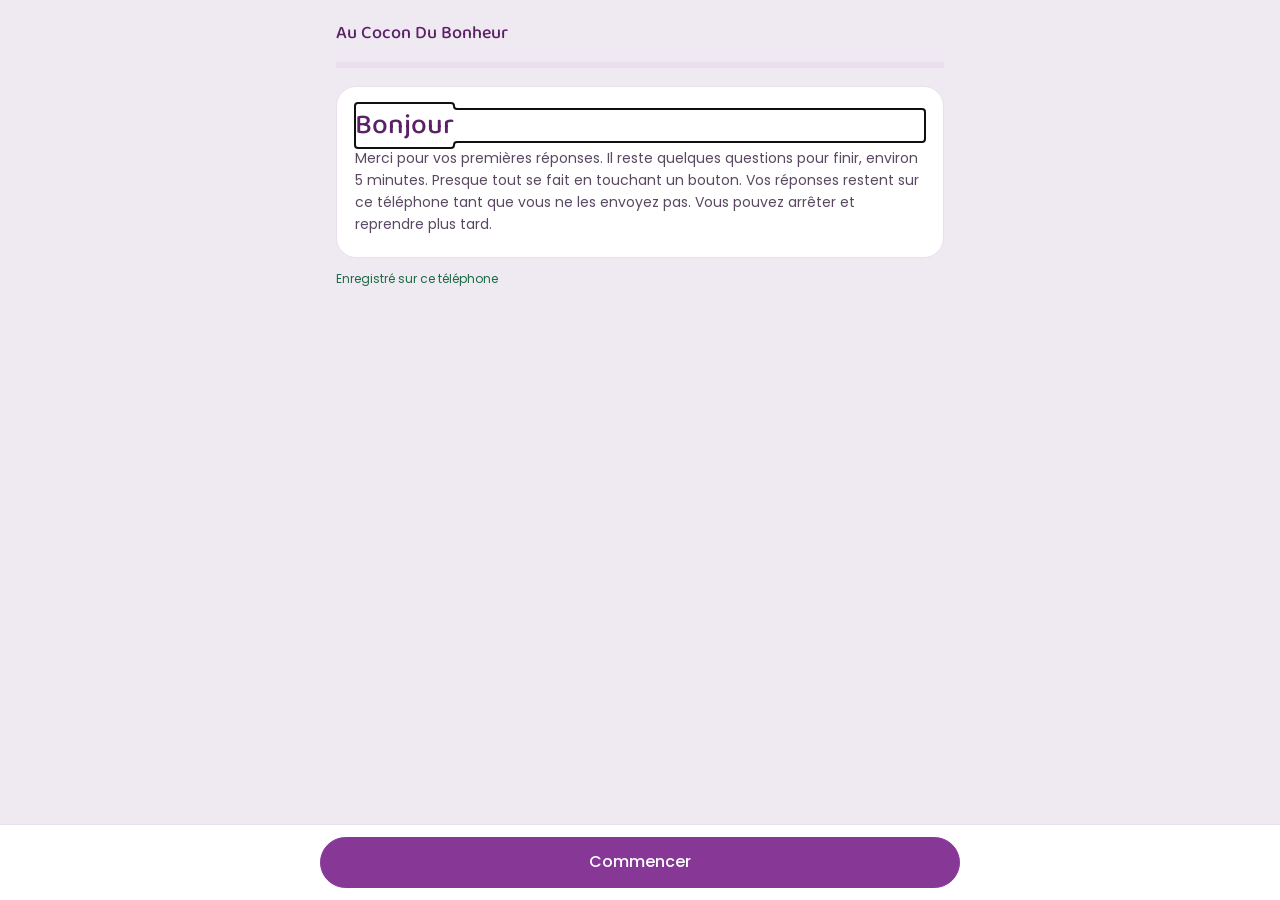
==== commit 3e39831c: "Remplace le questionnaire par sa suite (v2) La premiere partie reste dans le tag questionnaire-v1. M" ====
--- a/index.html
+++ b/index.html
@@ -9,6 +9,7 @@
 <link rel="preconnect" href="https://fonts.gstatic.com" crossorigin>
 <link href="https://fonts.googleapis.com/css2?family=Baloo+2:wght@500&family=Poppins:wght@400;500&display=swap" rel="stylesheet">
 <style>
+[hidden]{display:none!important}
 /* Charte Au Cocon : une étape par écran, carte blanche sur fond lilas, violet pour l'action. Thème clair seul, par choix. */
 :root{
   --violet:#873897; --violet-fonce:#5A2166; --violet-clair:#F6EDF8;
@@ -69,122 +70,25 @@
 .petit{font-size:13px;color:var(--doux)}
 .enregistre{font-size:12px;color:var(--ok);min-height:18px}
 @media (prefers-reduced-motion:reduce){.barre i{transition:none}}
+.question{font-family:var(--f-titre);font-weight:500;color:var(--violet-fonce);font-size:23px;line-height:1.2;margin:0 0 16px;text-wrap:balance}
+.sous{font-size:12px;letter-spacing:.04em;text-transform:uppercase;color:var(--doux);margin:18px 0 8px}
+.duo{display:grid;grid-template-columns:1fr 1fr;gap:10px}
+@media (max-width:420px){.duo{grid-template-columns:1fr}}
+.facultatif{font-weight:400;color:var(--doux)}
 </style>
 </head>
 <body>
 <div class="cadre">
   <header class="haut">
     <span class="marque">Au Cocon Du Bonheur</span>
-    <span class="etape-num" id="etapeNum">Étape 1 sur 7</span>
+    <span class="etape-num" id="etapeNum"></span>
   </header>
   <div class="barre" aria-hidden="true"><i id="barre"></i></div>
-
-  <form id="f" novalidate>
-    <!-- 0 Accueil -->
-    <section class="carte etape" data-etape="0">
-      <h1>Bonjour</h1>
-      <p class="aide" style="margin:0">Ce questionnaire prépare la nouvelle version de l'outil de gestion. Il prend environ 10 minutes. Vos réponses restent sur ce téléphone tant que vous ne les envoyez pas. Vous pouvez arrêter et reprendre plus tard.</p>
-    </section>
-
-    <!-- 1 Équipe -->
-    <section class="carte etape" data-etape="1" hidden>
-      <h2 style="margin-bottom:16px">Toute l'équipe</h2>
-      <div class="bloc" id="membres"></div>
-      <div class="actions"><button type="button" class="bouton vide" id="ajoutMembre">+ Ajouter une personne</button></div>
-    </section>
-
-    <!-- 2 Qui fait quoi -->
-    <section class="carte etape" data-etape="2" hidden>
-      <h2>Qui fait quoi, vraiment</h2>
-      <p class="aide">Pour chaque tâche, touchez les personnes qui la font aujourd'hui, même de temps en temps. Puis dites où c'est noté.</p>
-      <div class="bloc" id="taches"></div>
-    </section>
-
-    <!-- 3 Montants + ce qui coince -->
-    <section class="carte etape" data-etape="3" hidden>
-      <h2>Les montants</h2>
-      <p class="aide">Dans l'outil, chacun ne voit que sa partie. Dites qui doit pouvoir voir l'argent.</p>
-      <div class="bloc">
-        <div>
-          <p class="tache" style="border:0;padding:0;margin:0 0 8px;font-weight:500">Qui doit voir combien chaque famille a payé ?</p>
-          <div class="puces" id="voitMontants"></div>
-        </div>
-        <label class="champ" for="coince">Ce qui coince aujourd'hui (une ligne par personne si possible)
-          <textarea id="coince" placeholder="Exemple : la secrétaire encaisse quand la comptable n'est pas là, et le reçu n'est pas toujours fait."></textarea>
-        </label>
-      </div>
-    </section>
-
-    <!-- 4 Frais -->
-    <section class="carte etape" data-etape="4" hidden>
-      <h2>Les frais par classe</h2>
-      <p class="aide">En francs CFA. Laissez vide ce que vous ne savez pas, Ousseynou vous redemandera.</p>
-      <div class="defile">
-        <table class="frais">
-          <thead><tr><th>Classe</th><th>Inscription</th><th>Mensualité</th></tr></thead>
-          <tbody id="fraisCorps"></tbody>
-        </table>
-      </div>
-      <div class="bloc" style="margin-top:16px">
-        <label class="champ" for="nbMois">Combien de mois de mensualité par an ?
-          <input type="number" id="nbMois" inputmode="numeric" min="1" max="12" placeholder="Exemple : 9">
-        </label>
-        <label class="champ" for="fraisAutres">Autres frais (tenue, fournitures, cantine, transport…)
-          <input type="text" id="fraisAutres" placeholder="Exemple : tenue 10 000 F, une fois">
-        </label>
-      </div>
-    </section>
-
-    <!-- 5 L'école en chiffres -->
-    <section class="carte etape" data-etape="5" hidden>
-      <h2>L'école en chiffres</h2>
-      <p class="aide">Des chiffres approximatifs suffisent.</p>
-      <div class="bloc">
-        <div class="trio">
-          <label class="champ" for="nbEleves">Élèves<input type="number" id="nbEleves" inputmode="numeric" min="0"></label>
-          <label class="champ" for="nbFamilles">Familles<input type="number" id="nbFamilles" inputmode="numeric" min="0"></label>
-          <label class="champ" for="nbProfs">Professeurs<input type="number" id="nbProfs" inputmode="numeric" min="0"></label>
-        </div>
-        <label class="champ" for="role4">Comment s'appelle le poste de la personne qui contrôle que les professeurs viennent et font cours ?
-          <input type="text" id="role4" placeholder="Exemple : Surveillant général">
-        </label>
-        <div>
-          <p style="margin:0 0 4px;font-weight:500;font-size:14px;color:var(--titre)">Sur la fiche d'un élève, vous voulez noter aussi :</p>
-          <div id="fiche"></div>
-          <label class="champ" for="ficheAutre" style="margin-top:8px">Autre chose
-            <input type="text" id="ficheAutre">
-          </label>
-        </div>
-      </div>
-    </section>
-
-    <!-- 6 Récap -->
-    <section class="carte etape" data-etape="7" hidden>
-      <h2>C'est envoyé, merci</h2>
-      <p class="aide" style="margin:0">Ousseynou a bien reçu vos réponses. Vous pouvez fermer cette page.</p>
-    </section>
-
-    <section class="carte etape" data-etape="6" hidden>
-      <h2>Vérifiez puis envoyez</h2>
-      <p class="aide">Voici ce qui partira. Vous pouvez revenir en arrière pour corriger.</p>
-      <div class="recap" id="recap" tabindex="0"></div>
-      <div class="actions">
-        <button type="button" class="bouton plein" id="envoyer">Envoyer</button>
-        <p class="petit" id="envoiEtat" role="status"></p>
-        <div id="secours" hidden>
-          <div class="actions" style="margin-top:0">
-            <a class="bouton lien" id="wa" href="#" target="_blank" rel="noopener">Envoyer sur WhatsApp</a>
-            <button type="button" class="bouton vide" id="copier">Copier le texte</button>
-            <p class="petit" id="copieEtat" role="status"></p>
-          </div>
-        </div>
-      </div>
-    </section>
-  </form>
+  <form id="f" novalidate><section class="carte" id="ecran" aria-live="polite"></section></form>
   <p class="enregistre" id="enregistre" role="status"></p>
 </div>
 
-<nav class="pied">
+<nav class="pied" id="pied">
   <div class="dedans">
     <button type="button" class="bouton vide" id="prec">Retour</button>
     <button type="button" class="bouton plein" id="suiv">Commencer</button>
@@ -193,167 +97,181 @@
 
 <script>
 (function(){
-  const CLE='aucocon-questionnaire-directrice-v1';
-  const POSTES=['Secrétaire','Comptable','Contrôle des profs','Autre'];
-  const TACHES=['Inscrire un élève','Encaisser l’argent','Faire le reçu','Garder la caisse','Relancer une famille en retard','Noter les absences des élèves','Pointer la présence des profs','Faire les comptes du mois','Appeler les parents'];
+  const CLE='aucocon-questionnaire-directrice-v2';
+  const ENVOI='https://formspree.io/f/xrennzzp';
+  const MOIS=['Septembre','Octobre','Novembre','Décembre','Janvier','Février','Mars','Avril','Mai','Juin','Juillet','Août'];
   const OU=['Cahier','Excel','WhatsApp','Rien'];
-  const CLASSES=['Crèche','Toute petite section','Petite section','Moyenne section','Grande section','CI','CP','CE1','CE2','CM1','CM2'];
-  const FICHE=['Allergies','Personne autorisée à récupérer l’enfant','Problème de santé à connaître','Médecin ou numéro d’urgence','Photo de l’enfant'];
-  const ETAPES=7;
-  const ENVOI='https://formspree.io/f/xrennzzp';
-
-  let etat={etape:0,membres:[{nom:'',poste:'Secrétaire'},{nom:'',poste:'Comptable'},{nom:'',poste:'Contrôle des profs'}],qui:{},ou:{},voit:[],coince:'',frais:{},nbMois:'',fraisAutres:'',nbEleves:'',nbFamilles:'',nbProfs:'',role4:'',fiche:[],ficheAutre:''};
+  const TACHES=[
+    ['encaisser','Qui encaisse l’argent des familles ?'],
+    ['recu','Qui fait le reçu ?'],
+    ['caisse','Qui garde la caisse ?'],
+    ['relance','Qui relance une famille en retard de paiement ?'],
+    ['absences','Qui note les absences des élèves ?'],
+    ['presence','Qui pointe la présence des professeurs ?'],
+    ['comptes','Qui fait les comptes du mois ?'],
+    ['appels','Qui appelle les parents ?']
+  ];
+  let etat={i:0,envoye:false,noms:{sec:'',compta:'',ctrl:'',autre:''},poste:'',qui:{},ou:{},moisDebut:'',moisFin:'',collation:'',transport:'',garde1:'',garde2:'',eleves:'',familles:'',coince:''};
   try{const s=localStorage.getItem(CLE);if(s)etat=Object.assign(etat,JSON.parse(s));}catch(e){}
-
   const $=id=>document.getElementById(id);
-  let minuteur;
-  function sauver(){
-    try{localStorage.setItem(CLE,JSON.stringify(etat));$('enregistre').textContent='Enregistré sur ce téléphone';}catch(e){}
-    clearTimeout(minuteur);minuteur=setTimeout(()=>{$('enregistre').textContent='';},1500);
-  }
+  let t;
+  function sauver(){try{localStorage.setItem(CLE,JSON.stringify(etat));$('enregistre').textContent='Enregistré sur ce téléphone';}catch(e){}clearTimeout(t);t=setTimeout(()=>{$('enregistre').textContent='';},1500);}
 
   function personnes(){
-    const l=etat.membres.filter(m=>m.nom.trim()||m.poste).map(m=>m.nom.trim()?m.nom.trim()+' ('+m.poste.toLowerCase()+')':m.poste);
-    return l.concat(['Directrice']);
-  }
-
-  function puce(texte,actif,clic){
-    const b=document.createElement('button');b.type='button';b.className='puce';b.textContent=texte;
-    b.setAttribute('aria-pressed',actif?'true':'false');
-    b.addEventListener('click',()=>{clic();});return b;
-  }
-
-  function dessinerMembres(){
-    const z=$('membres');z.innerHTML='';
-    etat.membres.forEach((m,i)=>{
-      const d=document.createElement('div');d.className='ligne-membre';
-      const n=document.createElement('input');n.type='text';n.id='nom'+i;n.placeholder='Prénom';n.value=m.nom;n.setAttribute('aria-label','Prénom de la personne '+(i+1));
-      n.addEventListener('input',()=>{m.nom=n.value;sauver();});
-      const s=document.createElement('select');s.id='poste'+i;s.setAttribute('aria-label','Poste de la personne '+(i+1));
-      POSTES.forEach(p=>{const o=document.createElement('option');o.textContent=p;if(p===m.poste)o.selected=true;s.appendChild(o);});
-      s.addEventListener('change',()=>{m.poste=s.value;sauver();});
-      const x=document.createElement('button');x.type='button';x.textContent='×';x.setAttribute('aria-label','Retirer cette ligne');
-      x.addEventListener('click',()=>{etat.membres.splice(i,1);sauver();dessinerMembres();});
-      d.append(n,s,x);z.appendChild(d);
-    });
-  }
-  $('ajoutMembre').addEventListener('click',()=>{etat.membres.push({nom:'',poste:'Autre'});sauver();dessinerMembres();$('nom'+(etat.membres.length-1)).focus();});
-
-  function dessinerTaches(){
-    const z=$('taches');z.innerHTML='';const gens=personnes();
-    TACHES.forEach(t=>{
-      const c=document.createElement('div');c.className='tache';
-      const h=document.createElement('h3');h.textContent=t;c.appendChild(h);
-      const p=document.createElement('div');p.className='puces';
-      const choisis=(etat.qui[t]||[]).filter(g=>gens.includes(g));etat.qui[t]=choisis;
-      const al=document.createElement('p');al.className='alerte';al.textContent='Plusieurs personnes font cette tâche.';
-      const maj=()=>{al.classList.toggle('vue',etat.qui[t].length>1);};
-      gens.forEach(g=>{const b=puce(g,choisis.includes(g),()=>{const a=etat.qui[t];const k=a.indexOf(g);if(k<0)a.push(g);else a.splice(k,1);b.setAttribute('aria-pressed',k<0?'true':'false');maj();sauver();});p.appendChild(b);});
-      c.appendChild(p);c.appendChild(al);maj();
-      const s=document.createElement('p');s.className='sous';s.textContent='Où c’est noté';c.appendChild(s);
-      const q=document.createElement('div');q.className='puces';
-      OU.forEach(o=>{const b=puce(o,etat.ou[t]===o,()=>{etat.ou[t]=etat.ou[t]===o?'':o;q.querySelectorAll('.puce').forEach(x=>x.setAttribute('aria-pressed',x.textContent===etat.ou[t]?'true':'false'));sauver();});q.appendChild(b);});
-      c.appendChild(q);z.appendChild(c);
-    });
-  }
-
-  function dessinerVoit(){
-    const z=$('voitMontants');z.innerHTML='';const gens=personnes();
-    etat.voit=etat.voit.filter(g=>gens.includes(g));
-    gens.forEach(g=>{const b=puce(g,etat.voit.includes(g),()=>{const k=etat.voit.indexOf(g);if(k<0)etat.voit.push(g);else etat.voit.splice(k,1);b.setAttribute('aria-pressed',k<0?'true':'false');sauver();});z.appendChild(b);});
-  }
-
-  function dessinerFrais(){
-    const z=$('fraisCorps');z.innerHTML='';
-    CLASSES.forEach((c,i)=>{
-      const f=etat.frais[c]||(etat.frais[c]={ins:'',mens:''});
-      const tr=document.createElement('tr');
-      const td0=document.createElement('td');td0.textContent=c;tr.appendChild(td0);
-      [['ins','Inscription'],['mens','Mensualité']].forEach(([k,lib])=>{
-        const td=document.createElement('td');const inp=document.createElement('input');
-        inp.type='number';inp.inputMode='numeric';inp.min='0';inp.id=k+i;inp.value=f[k];inp.placeholder='F';inp.setAttribute('aria-label',lib+' '+c);
-        inp.addEventListener('input',()=>{f[k]=inp.value;sauver();});td.appendChild(inp);tr.appendChild(td);
-      });
-      z.appendChild(tr);
-    });
-  }
-
-  function dessinerFiche(){
-    const z=$('fiche');z.innerHTML='';
-    FICHE.forEach((x,i)=>{
-      const l=document.createElement('label');l.className='coche';l.htmlFor='fiche'+i;
-      const c=document.createElement('input');c.type='checkbox';c.id='fiche'+i;c.checked=etat.fiche.includes(x);
-      c.addEventListener('change',()=>{const k=etat.fiche.indexOf(x);if(c.checked&&k<0)etat.fiche.push(x);if(!c.checked&&k>=0)etat.fiche.splice(k,1);sauver();});
-      l.append(c,document.createTextNode(x));z.appendChild(l);
-    });
-  }
-
-  ['coince','nbMois','fraisAutres','nbEleves','nbFamilles','nbProfs','role4','ficheAutre'].forEach(id=>{
-    const el=$(id);el.value=etat[id]||'';el.addEventListener('input',()=>{etat[id]=el.value;sauver();});
-  });
-
-  function fmt(v){return v===''||v==null?'?':Number(v).toLocaleString('fr-FR').replace(/ | /g,' ')+' F';}
-
+    const n=etat.noms,l=['Directrice'];
+    l.push(n.sec.trim()?n.sec.trim()+' (secrétaire)':'Secrétaire');
+    l.push(n.compta.trim()?n.compta.trim()+' (comptable)':'Comptable');
+    const p=etat.poste.trim()||'contrôle des profs';
+    l.push(n.ctrl.trim()?n.ctrl.trim()+' ('+p.toLowerCase()+')':p.charAt(0).toUpperCase()+p.slice(1));
+    if(n.autre.trim())l.push(n.autre.trim());
+    l.push('Personne');
+    return l;
+  }
+  function el(tag,attrs,txt){const e=document.createElement(tag);if(attrs)for(const k in attrs)e.setAttribute(k,attrs[k]);if(txt!=null)e.textContent=txt;return e;}
+  function puces(options,estActif,clic){
+    const z=el('div',{class:'puces'});
+    options.forEach(o=>{const b=el('button',{type:'button',class:'puce','aria-pressed':estActif(o)?'true':'false'},o);
+      b.addEventListener('click',()=>{clic(o);z.querySelectorAll('.puce').forEach(x=>x.setAttribute('aria-pressed',estActif(x.textContent)?'true':'false'));sauver();});z.appendChild(b);});
+    return z;
+  }
+  function champ(lib,id,val,set,opts){
+    const l=el('label',{class:'champ',for:id});l.append(document.createTextNode(lib));
+    if(opts&&opts.facultatif){l.append(el('span',{class:'facultatif'},' (facultatif)'));}
+    const i=el('input',{type:(opts&&opts.type)||'text',id:id});if(opts&&opts.type==='number'){i.inputMode='numeric';i.min='0';}
+    if(opts&&opts.ph)i.placeholder=opts.ph;i.value=val||'';i.addEventListener('input',()=>{set(i.value);sauver();});l.appendChild(i);return l;
+  }
+  function choix(lib,id,val,set,liste){
+    const l=el('label',{class:'champ',for:id},lib);const s=el('select',{id:id});
+    s.appendChild(el('option',{value:''},'Choisir'));liste.forEach(m=>{const o=el('option',{value:m},m);if(m===val)o.selected=true;s.appendChild(o);});
+    s.addEventListener('change',()=>{set(s.value);sauver();});l.appendChild(s);return l;
+  }
+
+  const ECRANS=[];
+  ECRANS.push({rendu:z=>{
+    z.append(el('h1',null,'Bonjour'));
+    z.append(el('p',{class:'aide',style:'margin:0'},'Merci pour vos premières réponses. Il reste quelques questions pour finir, environ 5 minutes. Presque tout se fait en touchant un bouton. Vos réponses restent sur ce téléphone tant que vous ne les envoyez pas. Vous pouvez arrêter et reprendre plus tard.'));
+  }});
+  ECRANS.push({rendu:z=>{
+    z.append(el('h2',{class:'question'},'Toute l’équipe'));
+    const b=el('div',{class:'bloc'});
+    b.append(champ('Prénom de la secrétaire','nomSec',etat.noms.sec,v=>etat.noms.sec=v,{facultatif:1}));
+    b.append(champ('Prénom de la comptable','nomCompta',etat.noms.compta,v=>etat.noms.compta=v,{facultatif:1}));
+    b.append(champ('Comment s’appelle le poste de la personne qui contrôle les professeurs ?','poste',etat.poste,v=>etat.poste=v,{ph:'Exemple : Surveillant général'}));
+    b.append(champ('Son prénom','nomCtrl',etat.noms.ctrl,v=>etat.noms.ctrl=v,{facultatif:1}));
+    b.append(champ('Une autre personne travaille dans les bureaux ? Prénom et poste','nomAutre',etat.noms.autre,v=>etat.noms.autre=v,{facultatif:1,ph:'Exemple : Fatou, caissière'}));
+    z.append(b);
+  }});
+  TACHES.forEach(([k,q])=>ECRANS.push({rendu:z=>{
+    z.append(el('h2',{class:'question'},q));
+    z.append(el('p',{class:'aide',style:'margin:-8px 0 12px'},'Touchez une ou plusieurs personnes.'));
+    etat.qui[k]=(etat.qui[k]||[]).filter(g=>personnes().includes(g));
+    z.append(puces(personnes(),o=>etat.qui[k].includes(o),o=>{const a=etat.qui[k],j=a.indexOf(o);if(j<0)a.push(o);else a.splice(j,1);}));
+    z.append(el('p',{class:'sous'},'Où c’est noté ?'));
+    z.append(puces(OU,o=>etat.ou[k]===o,o=>{etat.ou[k]=etat.ou[k]===o?'':o;}));
+  }}));
+  ECRANS.push({rendu:z=>{
+    z.append(el('h2',{class:'question'},'La mensualité se paie de quel mois à quel mois ?'));
+    const d=el('div',{class:'duo'});
+    d.append(choix('Premier mois','moisDebut',etat.moisDebut,v=>etat.moisDebut=v,MOIS));
+    d.append(choix('Dernier mois','moisFin',etat.moisFin,v=>etat.moisFin=v,MOIS));
+    z.append(d);
+  }});
+  ECRANS.push({rendu:z=>{
+    z.append(el('h2',{class:'question'},'La collation (12 000 F) se paie :'));
+    z.append(puces(['Une fois par an','Chaque mois'],o=>etat.collation===o,o=>{etat.collation=etat.collation===o?'':o;}));
+  }});
+  ECRANS.push({rendu:z=>{
+    z.append(el('h2',{class:'question'},'Le transport (20 000 ou 25 000 F) se paie :'));
+    z.append(puces(['Chaque mois','Une fois par an'],o=>etat.transport===o,o=>{etat.transport=etat.transport===o?'':o;}));
+  }});
+  ECRANS.push({rendu:z=>{
+    z.append(el('h2',{class:'question'},'Comment s’appellent les deux groupes de la garderie ?'));
+    const b=el('div',{class:'bloc'});
+    b.append(champ('Les bébés, dès 3 mois','garde1',etat.garde1,v=>etat.garde1=v,{ph:'Exemple : Poussinière'}));
+    b.append(champ('Les 2 ans à 2 ans ½','garde2',etat.garde2,v=>etat.garde2=v,{ph:'Exemple : Toute petite section'}));
+    z.append(b);
+  }});
+  ECRANS.push({rendu:z=>{
+    z.append(el('h2',{class:'question'},'L’école en chiffres'));
+    z.append(el('p',{class:'aide',style:'margin:-8px 0 12px'},'Un chiffre approximatif suffit.'));
+    const d=el('div',{class:'duo'});
+    d.append(champ('Élèves','eleves',etat.eleves,v=>etat.eleves=v,{type:'number'}));
+    d.append(champ('Familles','familles',etat.familles,v=>etat.familles=v,{type:'number'}));
+    z.append(d);
+  }});
+  ECRANS.push({rendu:z=>{
+    z.append(el('h2',{class:'question'},'Qu’est-ce qui vous fait perdre du temps aujourd’hui ?'));
+    const l=el('label',{class:'champ',for:'coince'});l.append(el('span',{class:'facultatif'},'Facultatif'));
+    const a=el('textarea',{id:'coince',placeholder:'Exemple : je dois appeler pour savoir qui a payé.'});a.value=etat.coince;a.addEventListener('input',()=>{etat.coince=a.value;sauver();});l.append(a);z.append(l);
+  }});
+  ECRANS.push({recap:true,rendu:z=>{
+    z.append(el('h2',null,'Vérifiez puis envoyez'));
+    z.append(el('p',{class:'aide'},'Voici ce qui partira. Vous pouvez revenir en arrière pour corriger.'));
+    z.append(el('div',{class:'recap',id:'recap',tabindex:'0'},texte()));
+    const a=el('div',{class:'actions'});
+    const b=el('button',{type:'button',class:'bouton plein',id:'envoyer'},'Envoyer');b.addEventListener('click',envoyer);a.append(b);
+    a.append(el('p',{class:'petit',id:'envoiEtat',role:'status'}));
+    const s=el('div',{class:'actions',id:'secours',style:'margin-top:0'});s.hidden=true;
+    const wa=el('a',{class:'bouton lien',id:'wa',href:'https://wa.me/?text='+encodeURIComponent(texte()),target:'_blank',rel:'noopener'},'Envoyer sur WhatsApp');
+    const cp=el('button',{type:'button',class:'bouton vide',id:'copier'},'Copier le texte');cp.addEventListener('click',copier);
+    s.append(wa,cp,el('p',{class:'petit',id:'copieEtat',role:'status'}));a.append(s);z.append(a);
+  }});
+
+  function v(x){return (x&&String(x).trim())||'?';}
   function texte(){
-    const L=[];
-    L.push('QUESTIONNAIRE DIRECTRICE — Au Cocon Du Bonheur');
-    L.push('');L.push('1. L’ÉQUIPE');
-    etat.membres.forEach(m=>L.push('- '+(m.nom.trim()||'(sans nom)')+' : '+m.poste));
-    L.push('');L.push('2. QUI FAIT QUOI');
-    TACHES.forEach(t=>{const g=etat.qui[t]||[];L.push('- '+t+' : '+(g.length?g.join(', '):'?')+' | noté : '+(etat.ou[t]||'?')+(g.length>1?'  ⚠ mélange':''));});
-    L.push('');L.push('3. MONTANTS');
-    L.push('Voient les montants : '+(etat.voit.length?etat.voit.join(', '):'?'));
-    L.push('Ce qui coince : '+(etat.coince.trim()||'?'));
-    L.push('');L.push('4. FRAIS (inscription / mensualité)');
-    CLASSES.forEach(c=>{const f=etat.frais[c]||{};L.push('- '+c+' : '+fmt(f.ins)+' / '+fmt(f.mens));});
-    L.push('Mois par an : '+(etat.nbMois||'?'));
-    L.push('Autres frais : '+(etat.fraisAutres.trim()||'?'));
-    L.push('');L.push('5. L’ÉCOLE EN CHIFFRES');
-    L.push('Élèves : '+(etat.nbEleves||'?')+' | Familles : '+(etat.nbFamilles||'?')+' | Profs : '+(etat.nbProfs||'?'));
-    L.push('Poste contrôle des profs : '+(etat.role4.trim()||'?'));
-    L.push('Fiche élève : '+(etat.fiche.concat(etat.ficheAutre.trim()?[etat.ficheAutre.trim()]:[]).join(', ')||'rien de plus'));
+    const n=etat.noms,L=['QUESTIONNAIRE DIRECTRICE (suite) — Au Cocon Du Bonheur',''];
+    L.push('1. L’ÉQUIPE');
+    L.push('- Secrétaire : '+v(n.sec));L.push('- Comptable : '+v(n.compta));
+    L.push('- Poste contrôle des profs : '+v(etat.poste)+' | prénom : '+v(n.ctrl));
+    if(n.autre.trim())L.push('- Autre : '+n.autre.trim());
+    L.push('');L.push('2. QUI FAIT QUOI (inscription : Directrice, déjà répondu)');
+    TACHES.forEach(([k,q])=>{const g=(etat.qui[k]||[]);L.push('- '+q.replace('Qui ','').replace(' ?','')+' : '+(g.length?g.join(', '):'?')+' | noté : '+v(etat.ou[k])+(g.filter(x=>x!=='Personne').length>1?'  ⚠ plusieurs':''));});
+    L.push('');L.push('3. FRAIS');
+    L.push('- Mensualité : de '+v(etat.moisDebut)+' à '+v(etat.moisFin));
+    L.push('- Collation : '+v(etat.collation));L.push('- Transport : '+v(etat.transport));
+    L.push('- Garderie dès 3 mois : '+v(etat.garde1));L.push('- Garderie 2 ans à 2 ans ½ : '+v(etat.garde2));
+    L.push('');L.push('4. CHIFFRES');
+    L.push('- Élèves : '+v(etat.eleves)+' | Familles : '+v(etat.familles));
+    L.push('');L.push('5. CE QUI FAIT PERDRE DU TEMPS');L.push(v(etat.coince));
     return L.join('\n');
   }
 
-  function montrer(n){
-    etat.etape=Math.max(0,Math.min(ETAPES-1,n));sauver();
-    document.querySelectorAll('.etape').forEach(s=>{s.hidden=Number(s.dataset.etape)!==etat.etape;});
-    if(etat.etape===ETAPES-1){$('secours').hidden=true;$('envoiEtat').textContent='';}
-    if(etat.etape===2)dessinerTaches();
-    if(etat.etape===3)dessinerVoit();
-    if(etat.etape===6){const t=texte();$('recap').textContent=t;$('wa').href='https://wa.me/?text='+encodeURIComponent(t);}
-    $('etapeNum').textContent='Étape '+(etat.etape+1)+' sur '+ETAPES;
-    $('barre').style.width=((etat.etape+1)/ETAPES*100)+'%';
-    $('prec').hidden=etat.etape===0;
-    $('suiv').hidden=etat.etape===ETAPES-1;
-    $('suiv').textContent=etat.etape===0?'Commencer':(etat.etape===ETAPES-2?'Voir le résumé':'Suivant');
-    window.scrollTo({top:0});
-    const t=document.querySelector('.etape:not([hidden]) h1, .etape:not([hidden]) h2');if(t){t.tabIndex=-1;t.focus({preventScroll:true});}
-  }
-  $('suiv').addEventListener('click',()=>montrer(etat.etape+1));
-  $('prec').addEventListener('click',()=>montrer(etat.etape-1));
-  $('f').addEventListener('submit',e=>e.preventDefault());
-
-  $('envoyer').addEventListener('click',async()=>{
+  function succes(){
+    const z=$('ecran');z.innerHTML='';
+    z.append(el('h2',null,'C’est envoyé, merci'));
+    z.append(el('p',{class:'aide'},'Ousseynou a bien reçu vos réponses. Vous pouvez fermer cette page.'));
+    const b=el('button',{type:'button',class:'bouton vide'},'Modifier mes réponses');
+    b.addEventListener('click',()=>{etat.envoye=false;montrer(1);});z.append(b);
+    $('pied').hidden=true;$('etapeNum').textContent='Envoyé';$('barre').style.width='100%';
+  }
+  async function envoyer(){
     const b=$('envoyer');b.disabled=true;$('envoiEtat').textContent='Envoi en cours…';
     try{
-      const r=await fetch(ENVOI,{method:'POST',headers:{'Accept':'application/json','Content-Type':'application/json'},body:JSON.stringify({_subject:'Questionnaire de la Directrice — Au Cocon',reponses:texte()})});
+      const r=await fetch(ENVOI,{method:'POST',headers:{'Accept':'application/json','Content-Type':'application/json'},body:JSON.stringify({_subject:'Questionnaire de la Directrice (suite) — Au Cocon',reponses:texte()})});
       if(!r.ok)throw new Error(r.status);
-      etat.envoye=true;sauver();
-      document.querySelectorAll('.etape').forEach(x=>{x.hidden=x.dataset.etape!=='7';});
-      $('prec').hidden=true;$('suiv').hidden=true;$('etapeNum').textContent='Envoyé';$('barre').style.width='100%';
-    }catch(e){
-      $('envoiEtat').textContent='L\u2019envoi n\u2019a pas marché. Vos réponses sont gardées sur ce téléphone. Envoyez-les sur WhatsApp :';
-      $('secours').hidden=false;
-    }finally{b.disabled=false;}
-  });
-  $('copier').addEventListener('click',()=>{
-    const t=texte();
+      etat.envoye=true;sauver();succes();
+    }catch(e){$('envoiEtat').textContent='L’envoi n’a pas marché. Vos réponses sont gardées sur ce téléphone. Envoyez-les sur WhatsApp :';$('secours').hidden=false;b.disabled=false;}
+  }
+  function copier(){
     const repli=()=>{const r=document.createRange();r.selectNodeContents($('recap'));const s=getSelection();s.removeAllRanges();s.addRange(r);$('copieEtat').textContent='Texte sélectionné : appuyez longuement puis « Copier ».';};
-    try{navigator.clipboard.writeText(t).then(()=>{$('copieEtat').textContent='Copié. Collez-le dans WhatsApp.';},repli);}catch(e){repli();}
-  });
-
-  dessinerMembres();dessinerFrais();dessinerFiche();montrer(etat.etape);
+    try{navigator.clipboard.writeText(texte()).then(()=>{$('copieEtat').textContent='Copié. Collez-le dans WhatsApp.';},repli);}catch(e){repli();}
+  }
+  function montrer(n){
+    etat.i=Math.max(0,Math.min(ECRANS.length-1,n));sauver();
+    const z=$('ecran');z.innerHTML='';ECRANS[etat.i].rendu(z);
+    const total=ECRANS.length-1;
+    $('pied').hidden=false;
+    $('etapeNum').textContent=etat.i===0?'':(ECRANS[etat.i].recap?'Résumé':'Question '+etat.i+' sur '+(total-1));
+    $('barre').style.width=((etat.i)/total*100)+'%';
+    $('prec').hidden=etat.i===0;$('suiv').hidden=!!ECRANS[etat.i].recap;
+    $('suiv').textContent=etat.i===0?'Commencer':(etat.i===total-1?'Voir le résumé':'Suivant');
+    window.scrollTo({top:0});
+    const h=z.querySelector('h1,h2');if(h){h.tabIndex=-1;h.focus({preventScroll:true});}
+  }
+  $('suiv').addEventListener('click',()=>montrer(etat.i+1));
+  $('prec').addEventListener('click',()=>montrer(etat.i-1));
+  $('f').addEventListener('submit',e=>e.preventDefault());
+  if(etat.envoye)succes();else montrer(etat.i);
 })();
 </script>
 
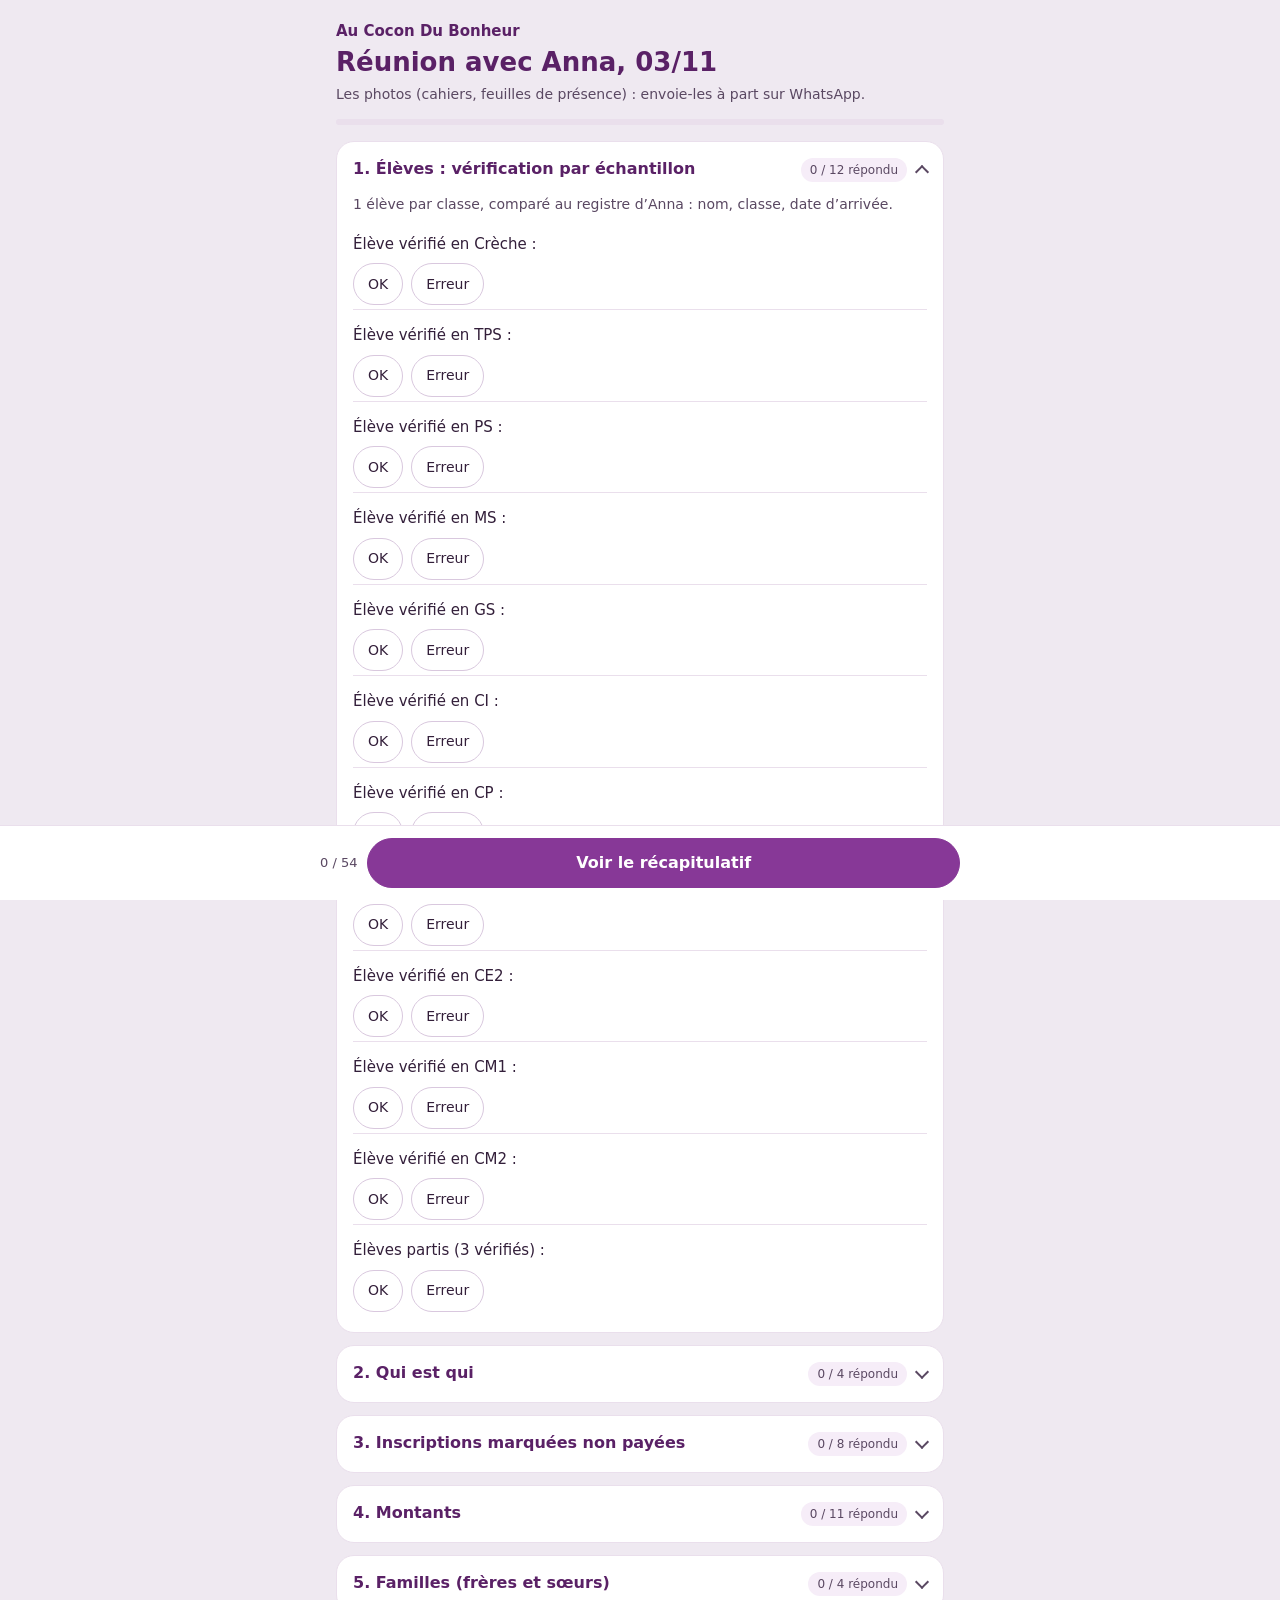
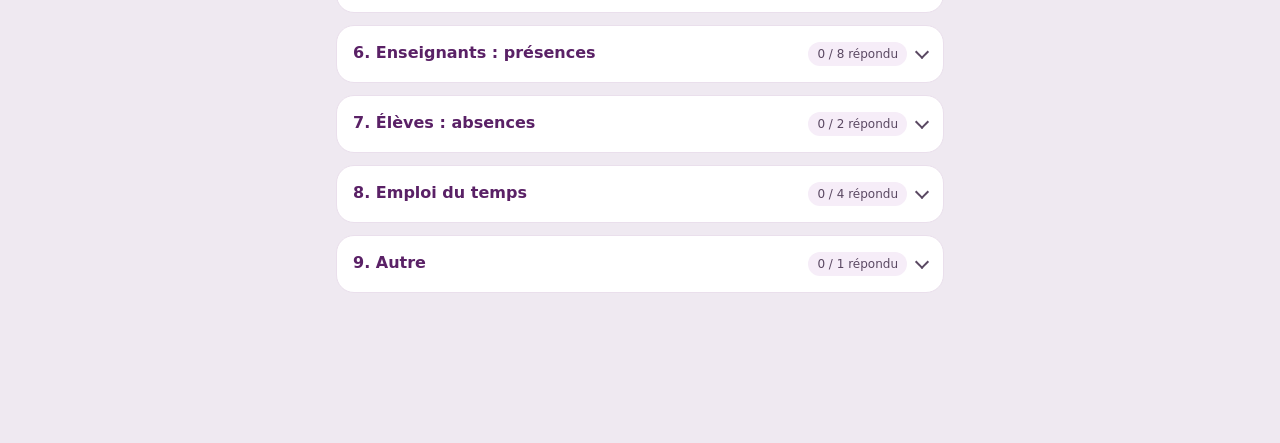
==== commit 43a57cb0: "Formulaire de la reunion avec Anna (03/11), questionnaire precedent garde a part" ====
--- a/index.html
+++ b/index.html
@@ -3,277 +3,273 @@
 <head>
 <meta charset="UTF-8">
 <meta name="viewport" content="width=device-width, initial-scale=1.0, viewport-fit=cover">
-<meta name="robots" content="noindex">
-<title>Questionnaire de la Directrice</title>
-<link rel="preconnect" href="https://fonts.googleapis.com">
-<link rel="preconnect" href="https://fonts.gstatic.com" crossorigin>
-<link href="https://fonts.googleapis.com/css2?family=Baloo+2:wght@500&family=Poppins:wght@400;500&display=swap" rel="stylesheet">
+<meta name="robots" content="noindex, nofollow">
+<meta http-equiv="Content-Security-Policy" content="default-src 'none'; script-src 'unsafe-inline'; style-src 'unsafe-inline'; img-src 'self' data:; connect-src https://formspree.io; form-action https://formspree.io; base-uri 'none'">
+<title>Réunion Anna 03/11</title>
 <style>
 [hidden]{display:none!important}
-/* Charte Au Cocon : une étape par écran, carte blanche sur fond lilas, violet pour l'action. Thème clair seul, par choix. */
+/* Charte Au Cocon : carte blanche sur fond lilas, violet pour l'action. Thème clair seul, par choix. Polices du téléphone, rien d'externe. */
 :root{
   --violet:#873897; --violet-fonce:#5A2166; --violet-clair:#F6EDF8;
   --creme:#FDF6E6; --fond:#EFE9F1; --carte:#FFFFFF;
   --encre:#331F3A; --titre:#5E4966; --doux:#5A4862; --filet:#EADFEC;
   --ok:#1D6B44;
-  --f-titre:'Baloo 2','Poppins',system-ui,sans-serif;
-  --f-texte:'Poppins',system-ui,-apple-system,'Segoe UI',sans-serif;
+  --f-texte:system-ui,-apple-system,'Segoe UI',Roboto,sans-serif;
   color-scheme:light;
 }
 *{box-sizing:border-box}
-body{margin:0;background:var(--fond);color:var(--encre);font-family:var(--f-texte);font-size:16px;line-height:1.55}
+body{margin:0;background:var(--fond);color:var(--encre);font-family:var(--f-texte);font-size:16px;line-height:1.5}
 .cadre{max-width:640px;margin:0 auto;padding-block:20px 120px;padding-inline:16px}
-header.haut{display:flex;align-items:center;justify-content:space-between;gap:12px;margin-bottom:14px}
-.marque{font-family:var(--f-titre);font-weight:500;color:var(--violet-fonce);font-size:18px}
-.etape-num{font-size:13px;color:var(--doux);font-variant-numeric:tabular-nums}
-.barre{height:6px;background:var(--filet);border-radius:999px;overflow:hidden;margin-bottom:18px}
+.marque{font-weight:600;color:var(--violet-fonce);font-size:15px;margin:0 0 4px}
+h1,h2{font-weight:700;color:var(--violet-fonce);line-height:1.2;margin:0 0 6px;text-wrap:balance}
+h1{font-size:26px} h2{font-size:21px} h2:focus{outline:none}
+.aide{color:var(--doux);font-size:14px;margin:0 0 14px}
+.barre{height:6px;background:var(--filet);border-radius:999px;overflow:hidden;margin:6px 0 16px}
 .barre i{display:block;height:100%;background:var(--violet);width:0;transition:width .25s}
-.carte{background:var(--carte);border:1px solid var(--filet);border-radius:20px;padding:22px 18px}
-h1,h2{font-family:var(--f-titre);font-weight:500;color:var(--violet-fonce);line-height:1.2;margin:0 0 6px;text-wrap:balance}
-h1{font-size:28px} h2{font-size:23px}
-.aide{color:var(--doux);font-size:14px;margin:0 0 18px}
-.bloc{display:flex;flex-direction:column;gap:14px}
-label.champ{display:flex;flex-direction:column;gap:6px;font-size:14px;font-weight:500;color:var(--titre)}
-input[type=text],input[type=number],textarea,select{font:inherit;font-size:16px;color:var(--encre);background:var(--creme);border:1px solid var(--filet);border-radius:12px;padding:11px 12px;width:100%;min-width:0}
-textarea{min-height:120px;resize:vertical}
-input:focus-visible,textarea:focus-visible,select:focus-visible,button:focus-visible{outline:2px solid var(--violet);outline-offset:2px}
-.ligne-membre{display:grid;grid-template-columns:1fr 1fr auto;gap:8px;align-items:center}
-.ligne-membre button{border:0;background:none;color:var(--doux);font-size:22px;width:40px;height:44px;cursor:pointer;border-radius:10px}
-@media (max-width:420px){.ligne-membre{grid-template-columns:1fr auto}.ligne-membre select{grid-column:1/2}}
-.tache{border-top:1px solid var(--filet);padding-top:14px}
-.tache:first-child{border-top:0;padding-top:0}
-.tache h3{font-family:var(--f-texte);font-weight:500;font-size:16px;margin:0 0 8px;color:var(--encre)}
-.tache .sous{font-size:12px;letter-spacing:.04em;text-transform:uppercase;color:var(--doux);margin:10px 0 6px}
+details.partie{background:var(--carte);border:1px solid var(--filet);border-radius:18px;margin-bottom:12px}
+details.partie>summary{list-style:none;cursor:pointer;padding:16px 16px;display:flex;align-items:center;gap:10px;border-radius:18px;min-height:56px}
+details.partie>summary::-webkit-details-marker{display:none}
+details.partie>summary:focus-visible{outline:2px solid var(--violet);outline-offset:-2px}
+summary .titre{flex:1;min-width:0;font-weight:600;color:var(--violet-fonce);font-size:16px;line-height:1.3}
+summary .compte{font-size:12px;color:var(--doux);white-space:nowrap;font-variant-numeric:tabular-nums;background:var(--violet-clair);border-radius:999px;padding:3px 9px}
+summary .compte.plein{background:#E3F2E9;color:var(--ok)}
+summary .fleche{width:10px;height:10px;border-right:2px solid var(--doux);border-bottom:2px solid var(--doux);transform:rotate(45deg);transition:transform .2s;flex:none;margin-top:-4px}
+details[open]>summary .fleche{transform:rotate(-135deg);margin-top:4px}
+.corps{padding:0 16px 16px}
+.corps>.aide{margin-top:-4px}
+.q{border-top:1px solid var(--filet);padding:14px 0 4px}
+.q:first-of-type{border-top:0;padding-top:4px}
+.q .lib{font-weight:500;font-size:15px;margin:0 0 8px;color:var(--encre)}
 .puces{display:flex;flex-wrap:wrap;gap:8px}
-.puce{font:inherit;font-size:14px;border:1px solid var(--filet);background:var(--carte);color:var(--encre);border-radius:999px;padding:8px 14px;cursor:pointer;min-height:40px}
+.puce{font:inherit;font-size:14px;border:1px solid #D9C8DE;background:var(--carte);color:var(--encre);border-radius:999px;padding:8px 14px;cursor:pointer;min-height:42px;text-align:left}
+.puce:hover{border-color:var(--violet)}
+.puce:active{transform:scale(.97)}
 .puce[aria-pressed=true]{background:var(--violet);border-color:var(--violet);color:#fff}
-.alerte{display:none;margin-top:8px;font-size:13px;color:#8F430C;background:#FDF5EE;border-radius:10px;padding:6px 10px}
-.alerte.vue{display:block}
-.frais{width:100%;border-collapse:collapse;font-size:14px}
-.frais th{font-weight:500;text-align:left;color:var(--doux);font-size:12px;letter-spacing:.04em;text-transform:uppercase;padding:0 6px 8px}
-.frais td{padding:4px 6px;border-top:1px solid var(--filet)}
-.frais td:first-child{font-weight:500;white-space:nowrap}
-.frais input{padding:9px 10px;font-variant-numeric:tabular-nums}
-.defile{overflow-x:auto}
-.trio{display:grid;grid-template-columns:repeat(3,1fr);gap:10px}
-@media (max-width:420px){.trio{grid-template-columns:1fr}}
-.coche{display:flex;gap:10px;align-items:center;font-size:15px;padding:6px 0}
-.coche input{width:22px;height:22px;accent-color:var(--violet)}
-.recap{white-space:pre-wrap;background:var(--creme);border:1px solid var(--filet);border-radius:12px;padding:14px;font-size:14px;max-height:340px;overflow:auto}
+.puce:focus-visible,.bouton:focus-visible,input:focus-visible,textarea:focus-visible{outline:2px solid var(--violet);outline-offset:2px}
+label.note{display:flex;flex-direction:column;gap:4px;font-size:13px;color:var(--titre);margin-top:10px}
+input[type=text],input[type=number],input[type=date],textarea{font:inherit;font-size:16px;color:var(--encre);background:var(--creme);border:1px solid var(--filet);border-radius:12px;padding:10px 12px;width:100%;min-width:0}
+textarea{min-height:76px;resize:vertical}
+.facultatif{color:var(--doux);font-weight:400}
+.carte{background:var(--carte);border:1px solid var(--filet);border-radius:18px;padding:20px 16px}
+.recap{white-space:pre-wrap;overflow-wrap:anywhere;background:var(--creme);border:1px solid var(--filet);border-radius:12px;padding:14px;font-size:14px;max-height:55vh;overflow:auto}
 nav.pied{position:fixed;left:0;right:0;bottom:0;background:var(--carte);border-top:1px solid var(--filet);padding:12px 16px calc(12px + env(safe-area-inset-bottom,0px))}
-nav.pied .dedans{max-width:640px;margin:0 auto;display:flex;gap:10px}
-.bouton{font:inherit;font-weight:500;font-size:16px;border-radius:999px;padding:12px 20px;cursor:pointer;border:1px solid var(--violet);min-height:48px}
+nav.pied .dedans{max-width:640px;margin:0 auto;display:flex;gap:10px;align-items:center}
+.total{font-size:13px;color:var(--doux);white-space:nowrap;font-variant-numeric:tabular-nums}
+.bouton{font:inherit;font-weight:600;font-size:16px;border-radius:999px;padding:12px 18px;cursor:pointer;border:1px solid var(--violet);min-height:48px}
+.bouton:active{transform:scale(.98)}
 .bouton.plein{background:var(--violet);color:#fff;flex:1}
-.bouton.vide{background:var(--carte);color:var(--violet-fonce);border-color:var(--filet)}
-.bouton.lien{display:block;text-align:center;text-decoration:none;background:var(--violet);color:#fff}
-.actions{display:flex;flex-direction:column;gap:10px;margin-top:16px}
-.petit{font-size:13px;color:var(--doux)}
-.enregistre{font-size:12px;color:var(--ok);min-height:18px}
-@media (prefers-reduced-motion:reduce){.barre i{transition:none}}
-.question{font-family:var(--f-titre);font-weight:500;color:var(--violet-fonce);font-size:23px;line-height:1.2;margin:0 0 16px;text-wrap:balance}
-.sous{font-size:12px;letter-spacing:.04em;text-transform:uppercase;color:var(--doux);margin:18px 0 8px}
-.duo{display:grid;grid-template-columns:1fr 1fr;gap:10px}
-@media (max-width:420px){.duo{grid-template-columns:1fr}}
-.facultatif{font-weight:400;color:var(--doux)}
+.bouton.plein:hover{background:var(--violet-fonce)}
+.bouton.vide{background:var(--carte);color:var(--violet-fonce);border-color:#D9C8DE}
+.bouton.vide:hover{border-color:var(--violet)}
+.bouton[disabled]{opacity:.6;cursor:wait}
+.petit{font-size:13px;color:var(--doux);margin:8px 0 0}
+.enregistre{font-size:12px;color:var(--ok);min-height:18px;margin:0}
+.piege{position:absolute;left:-9999px;width:1px;height:1px;overflow:hidden}
+@media (prefers-reduced-motion:reduce){.barre i,summary .fleche{transition:none}.puce:active,.bouton:active{transform:none}}
 </style>
 </head>
 <body>
 <div class="cadre">
-  <header class="haut">
-    <span class="marque">Au Cocon Du Bonheur</span>
-    <span class="etape-num" id="etapeNum"></span>
-  </header>
+  <p class="marque">Au Cocon Du Bonheur</p>
+  <h1>Réunion avec Anna, 03/11</h1>
+  <p class="aide">Les photos (cahiers, feuilles de présence) : envoie-les à part sur WhatsApp.</p>
   <div class="barre" aria-hidden="true"><i id="barre"></i></div>
-  <form id="f" novalidate><section class="carte" id="ecran" aria-live="polite"></section></form>
+
+  <form id="f" novalidate>
+    <div class="piege" aria-hidden="true"><label>Ne pas remplir <input type="text" name="_gotcha" id="gotcha" tabindex="-1" autocomplete="off"></label></div>
+    <div id="parties"></div>
+    <section class="carte" id="vueRecap" hidden>
+      <h2 tabindex="-1" id="titreRecap">Récapitulatif</h2>
+      <p class="aide">Voici ce qui partira. Touche « Modifier » pour corriger.</p>
+      <div class="recap" id="recap" tabindex="0"></div>
+      <p class="petit" id="envoiEtat" role="status"></p>
+    </section>
+    <section class="carte" id="vueFin" hidden>
+      <h2 tabindex="-1" id="titreFin">C’est envoyé</h2>
+      <p class="aide">Les réponses sont parties sur Formspree. Elles restent aussi sur ce téléphone.</p>
+      <button type="button" class="bouton vide" id="rouvrir">Modifier les réponses</button>
+    </section>
+  </form>
   <p class="enregistre" id="enregistre" role="status"></p>
 </div>
 
 <nav class="pied" id="pied">
-  <div class="dedans">
-    <button type="button" class="bouton vide" id="prec">Retour</button>
-    <button type="button" class="bouton plein" id="suiv">Commencer</button>
+  <div class="dedans" id="piedForm">
+    <span class="total" id="total"></span>
+    <button type="button" class="bouton plein" id="voir">Voir le récapitulatif</button>
+  </div>
+  <div class="dedans" id="piedRecap" hidden>
+    <button type="button" class="bouton vide" id="modifier">Modifier</button>
+    <button type="button" class="bouton plein" id="envoyer">Envoyer</button>
   </div>
 </nav>
 
 <script>
 (function(){
-  const CLE='aucocon-questionnaire-directrice-v2';
+  const CLE='aucocon-reunion-anna-0311';
   const ENVOI='https://formspree.io/f/xrennzzp';
-  const MOIS=['Septembre','Octobre','Novembre','Décembre','Janvier','Février','Mars','Avril','Mai','Juin','Juillet','Août'];
-  const OU=['Cahier','Excel','WhatsApp','Rien'];
-  const TACHES=[
-    ['encaisser','Qui encaisse l’argent des familles ?'],
-    ['recu','Qui fait le reçu ?'],
-    ['caisse','Qui garde la caisse ?'],
-    ['relance','Qui relance une famille en retard de paiement ?'],
-    ['absences','Qui note les absences des élèves ?'],
-    ['presence','Qui pointe la présence des professeurs ?'],
-    ['comptes','Qui fait les comptes du mois ?'],
-    ['appels','Qui appelle les parents ?']
+  const TEST=new URLSearchParams(location.search).has('test');
+  const SUJET=(TEST?'TEST – ':'')+'Au Cocon – réunion Anna 03/11';
+
+  /* Une question : id, q (texte complet repris dans la réponse), o (choix), n (note : si = choix qui l'ouvrent, vide = toujours ; t = text, number, date, long) */
+  const OK=['OK','Erreur'],NOTE_ERR={si:['Erreur'],lib:'Note'};
+  const PAYE=['Payé','Pas payé','Ne sait pas'],MONTANT={si:['Payé'],t:'number',lib:'Montant payé (en F)'};
+  const ON=['Oui','Non'];
+  const CLASSES=['Crèche','TPS','PS','MS','GS','CI','CP','CE1','CE2','CM1','CM2'];
+  const INSCRITS=['Dieynabou S. (62 000 F dans le fichier)','Sokhna Diarra G.','Aïcha G.','Aïssatou N.','Ramatoulaye N.','Cheikh Ahmadou Bamba M.','Mouhamadou Mansour D.','Ndeye Cathy F.'];
+  const PARTIES=[
+    {t:'Élèves : vérification par échantillon',aide:'1 élève par classe, comparé au registre d’Anna : nom, classe, date d’arrivée.',qs:[
+      ...CLASSES.map(c=>({id:'ech-'+c,q:'Élève vérifié en '+c+' :',o:OK,n:NOTE_ERR})),
+      {id:'ech-partis',q:'Élèves partis (3 vérifiés) :',o:OK,n:NOTE_ERR}
+    ]},
+    {t:'Qui est qui',qs:[
+      {id:'qui-aminata',q:'Aminata Rassoul W. (MS) et Aminata Rassoul S. :',o:['Même enfant','Deux enfants','À vérifier']},
+      {id:'qui-adja',q:'Adja Fatou F., notée en CP et en CE1 :',o:['CP','CE1','Deux enfants différents']},
+      {id:'qui-ndeye',q:'Ndeye Maguette G., en double en CE1 :',o:['Même enfant','Deux enfants']},
+      {id:'qui-moustapha',q:'Moustapha S., noté parti le 23/10 :',o:['Parti pour de bon','Toujours à l’école']}
+    ]},
+    {t:'Inscriptions marquées non payées',aide:'Pour chacun : payé ou non, et le montant si payé.',qs:
+      INSCRITS.map((x,i)=>({id:'insc-'+i,q:'Inscription de '+x+' :',o:PAYE,n:MONTANT}))
+    },
+    {t:'Montants',qs:[
+      {id:'mt-collation',q:'38 enfants notés sans collation :',o:['Bon nombre','Pas bon'],n:{si:['Pas bon'],t:'number',lib:'Nombre exact'}},
+      ...['Loucia','Pape Ibrahima Ndao N.','Marieme F.'].map((x,i)=>({id:'mt-double-'+i,q:'Montant écrit 2 fois dans le fichier, '+x+' :',o:['Payé une fois','Payé deux fois','Ne sait pas']})),
+      ...['Abdoulaye S.','Ndeye Fatou G.','Sokhna Diarra G.'].map((x,i)=>({id:'mt-absent-'+i,q:'Absent des mensualités, '+x+' :',o:['Toujours inscrit','Parti','Ne sait pas']})),
+      {id:'mt-creche-juillet',q:'La crèche paie juillet :',o:ON},
+      {id:'mt-tps-juillet',q:'La TPS paie juillet :',o:ON},
+      {id:'mt-reclame',q:'Une inscription non payée est réclamée à partir du :',o:['01/10','01/11','Autre date'],n:{si:['Autre date'],t:'date',lib:'Date'}},
+      {id:'mt-valide',q:'Section Paiements validée par Anna (échantillon 1 élève par classe concordant) :',o:['Oui','Non, erreurs'],n:{si:['Non, erreurs'],lib:'Note'}}
+    ]},
+    {t:'Familles (frères et sœurs)',qs:[
+      {id:'fam-comment',q:'Comment l’école sait que deux enfants sont frères et sœurs :',o:['Même téléphone du parent','Même nom du père','Elle ne le note pas','Autre'],n:{si:['Autre'],lib:'Note'}},
+      {id:'fam-tel',q:'Les parents ont un numéro de téléphone noté :',o:['Tous','Certains','Aucun']},
+      {id:'fam-reduc',q:'Une réduction existe pour les frères et sœurs :',o:ON,n:{si:['Oui'],lib:'Laquelle'}},
+      {id:'fam-corriger',q:'Fratries à corriger :',o:[],n:{si:[],t:'long',lib:'Note'}}
+    ]},
+    {t:'Enseignants : présences',qs:[
+      {id:'ens-papier',q:'Anciennes présences, absences ou retards notés sur papier :',o:ON,n:{si:['Oui'],t:'date',lib:'Depuis le'}},
+      {id:'ens-photos',q:'Photos prises :',o:ON},
+      {id:'ens-bilan',q:'Le bilan sert à :',o:['Salaire','Rapport à la direction','Les deux','Autre'],n:{si:['Autre'],lib:'Note'}},
+      {id:'ens-periode',q:'Période la plus utile :',o:['Mois','2 mois','Trimestre']},
+      {id:'ens-total',q:'Ajouter le total des présences dans le bilan :',o:ON},
+      {id:'ens-menu',q:'Mettre le bilan aussi dans le menu Enseignants :',o:ON},
+      {id:'ens-heure',q:'Noter l’heure d’arrivée pour un retard :',o:ON},
+      {id:'ens-par',q:'Présence notée par :',o:['Classe (comme aujourd’hui)','Enseignant (suit la personne si elle change de classe)']}
+    ]},
+    {t:'Élèves : absences',qs:[
+      {id:'abs-appel',q:'L’appel se fait :',o:['Dans l’appli par les enseignants','Sur cahier','Pas encore fait']},
+      {id:'abs-papier',q:'Anciennes absences sur papier à saisir :',o:ON}
+    ]},
+    {t:'Emploi du temps',qs:[
+      {id:'edt-rempli',q:'Rempli dans l’appli :',o:['Toutes les classes','Certaines','Aucune']},
+      {id:'edt-semaine',q:'Semaine type ou semaine datée :',o:['Semaine type suffit','Besoin d’une semaine datée']},
+      {id:'edt-imprimer',q:'Imprimer toutes les classes d’un coup :',o:ON},
+      {id:'edt-feuille',q:'Une feuille pour toute l’école affichée à l’entrée :',o:ON}
+    ]},
+    {t:'Autre',qs:[
+      {id:'autre',q:'Autre :',o:[],n:{si:[],t:'long',lib:'Note'}}
+    ]}
   ];
-  let etat={i:0,envoye:false,noms:{sec:'',compta:'',ctrl:'',autre:''},poste:'',qui:{},ou:{},moisDebut:'',moisFin:'',collation:'',transport:'',garde1:'',garde2:'',eleves:'',familles:'',coince:''};
+
+  let etat={r:{},n:{},ouvert:[0],vue:'form',envoye:false};
   try{const s=localStorage.getItem(CLE);if(s)etat=Object.assign(etat,JSON.parse(s));}catch(e){}
   const $=id=>document.getElementById(id);
   let t;
-  function sauver(){try{localStorage.setItem(CLE,JSON.stringify(etat));$('enregistre').textContent='Enregistré sur ce téléphone';}catch(e){}clearTimeout(t);t=setTimeout(()=>{$('enregistre').textContent='';},1500);}
-
-  function personnes(){
-    const n=etat.noms,l=['Directrice'];
-    l.push(n.sec.trim()?n.sec.trim()+' (secrétaire)':'Secrétaire');
-    l.push(n.compta.trim()?n.compta.trim()+' (comptable)':'Comptable');
-    const p=etat.poste.trim()||'contrôle des profs';
-    l.push(n.ctrl.trim()?n.ctrl.trim()+' ('+p.toLowerCase()+')':p.charAt(0).toUpperCase()+p.slice(1));
-    if(n.autre.trim())l.push(n.autre.trim());
-    l.push('Personne');
-    return l;
-  }
+  function sauver(){try{localStorage.setItem(CLE,JSON.stringify(etat));$('enregistre').textContent='Brouillon enregistré sur ce téléphone';}catch(e){}clearTimeout(t);t=setTimeout(()=>{$('enregistre').textContent='';},1500);}
   function el(tag,attrs,txt){const e=document.createElement(tag);if(attrs)for(const k in attrs)e.setAttribute(k,attrs[k]);if(txt!=null)e.textContent=txt;return e;}
-  function puces(options,estActif,clic){
-    const z=el('div',{class:'puces'});
-    options.forEach(o=>{const b=el('button',{type:'button',class:'puce','aria-pressed':estActif(o)?'true':'false'},o);
-      b.addEventListener('click',()=>{clic(o);z.querySelectorAll('.puce').forEach(x=>x.setAttribute('aria-pressed',estActif(x.textContent)?'true':'false'));sauver();});z.appendChild(b);});
-    return z;
-  }
-  function champ(lib,id,val,set,opts){
-    const l=el('label',{class:'champ',for:id});l.append(document.createTextNode(lib));
-    if(opts&&opts.facultatif){l.append(el('span',{class:'facultatif'},' (facultatif)'));}
-    const i=el('input',{type:(opts&&opts.type)||'text',id:id});if(opts&&opts.type==='number'){i.inputMode='numeric';i.min='0';}
-    if(opts&&opts.ph)i.placeholder=opts.ph;i.value=val||'';i.addEventListener('input',()=>{set(i.value);sauver();});l.appendChild(i);return l;
-  }
-  function choix(lib,id,val,set,liste){
-    const l=el('label',{class:'champ',for:id},lib);const s=el('select',{id:id});
-    s.appendChild(el('option',{value:''},'Choisir'));liste.forEach(m=>{const o=el('option',{value:m},m);if(m===val)o.selected=true;s.appendChild(o);});
-    s.addEventListener('change',()=>{set(s.value);sauver();});l.appendChild(s);return l;
-  }
-
-  const ECRANS=[];
-  ECRANS.push({rendu:z=>{
-    z.append(el('h1',null,'Bonjour'));
-    z.append(el('p',{class:'aide',style:'margin:0'},'Merci pour vos premières réponses. Il reste quelques questions pour finir, environ 5 minutes. Presque tout se fait en touchant un bouton. Vos réponses restent sur ce téléphone tant que vous ne les envoyez pas. Vous pouvez arrêter et reprendre plus tard.'));
-  }});
-  ECRANS.push({rendu:z=>{
-    z.append(el('h2',{class:'question'},'Toute l’équipe'));
-    const b=el('div',{class:'bloc'});
-    b.append(champ('Prénom de la secrétaire','nomSec',etat.noms.sec,v=>etat.noms.sec=v,{facultatif:1}));
-    b.append(champ('Prénom de la comptable','nomCompta',etat.noms.compta,v=>etat.noms.compta=v,{facultatif:1}));
-    b.append(champ('Comment s’appelle le poste de la personne qui contrôle les professeurs ?','poste',etat.poste,v=>etat.poste=v,{ph:'Exemple : Surveillant général'}));
-    b.append(champ('Son prénom','nomCtrl',etat.noms.ctrl,v=>etat.noms.ctrl=v,{facultatif:1}));
-    b.append(champ('Une autre personne travaille dans les bureaux ? Prénom et poste','nomAutre',etat.noms.autre,v=>etat.noms.autre=v,{facultatif:1,ph:'Exemple : Fatou, caissière'}));
-    z.append(b);
-  }});
-  TACHES.forEach(([k,q])=>ECRANS.push({rendu:z=>{
-    z.append(el('h2',{class:'question'},q));
-    z.append(el('p',{class:'aide',style:'margin:-8px 0 12px'},'Touchez une ou plusieurs personnes.'));
-    etat.qui[k]=(etat.qui[k]||[]).filter(g=>personnes().includes(g));
-    z.append(puces(personnes(),o=>etat.qui[k].includes(o),o=>{const a=etat.qui[k],j=a.indexOf(o);if(j<0)a.push(o);else a.splice(j,1);}));
-    z.append(el('p',{class:'sous'},'Où c’est noté ?'));
-    z.append(puces(OU,o=>etat.ou[k]===o,o=>{etat.ou[k]=etat.ou[k]===o?'':o;}));
-  }}));
-  ECRANS.push({rendu:z=>{
-    z.append(el('h2',{class:'question'},'La mensualité se paie de quel mois à quel mois ?'));
-    const d=el('div',{class:'duo'});
-    d.append(choix('Premier mois','moisDebut',etat.moisDebut,v=>etat.moisDebut=v,MOIS));
-    d.append(choix('Dernier mois','moisFin',etat.moisFin,v=>etat.moisFin=v,MOIS));
-    z.append(d);
-  }});
-  ECRANS.push({rendu:z=>{
-    z.append(el('h2',{class:'question'},'La collation (12 000 F) se paie :'));
-    z.append(puces(['Une fois par an','Chaque mois'],o=>etat.collation===o,o=>{etat.collation=etat.collation===o?'':o;}));
-  }});
-  ECRANS.push({rendu:z=>{
-    z.append(el('h2',{class:'question'},'Le transport (20 000 ou 25 000 F) se paie :'));
-    z.append(puces(['Chaque mois','Une fois par an'],o=>etat.transport===o,o=>{etat.transport=etat.transport===o?'':o;}));
-  }});
-  ECRANS.push({rendu:z=>{
-    z.append(el('h2',{class:'question'},'Comment s’appellent les deux groupes de la garderie ?'));
-    const b=el('div',{class:'bloc'});
-    b.append(champ('Les bébés, dès 3 mois','garde1',etat.garde1,v=>etat.garde1=v,{ph:'Exemple : Poussinière'}));
-    b.append(champ('Les 2 ans à 2 ans ½','garde2',etat.garde2,v=>etat.garde2=v,{ph:'Exemple : Toute petite section'}));
-    z.append(b);
-  }});
-  ECRANS.push({rendu:z=>{
-    z.append(el('h2',{class:'question'},'L’école en chiffres'));
-    z.append(el('p',{class:'aide',style:'margin:-8px 0 12px'},'Un chiffre approximatif suffit.'));
-    const d=el('div',{class:'duo'});
-    d.append(champ('Élèves','eleves',etat.eleves,v=>etat.eleves=v,{type:'number'}));
-    d.append(champ('Familles','familles',etat.familles,v=>etat.familles=v,{type:'number'}));
-    z.append(d);
-  }});
-  ECRANS.push({rendu:z=>{
-    z.append(el('h2',{class:'question'},'Qu’est-ce qui vous fait perdre du temps aujourd’hui ?'));
-    const l=el('label',{class:'champ',for:'coince'});l.append(el('span',{class:'facultatif'},'Facultatif'));
-    const a=el('textarea',{id:'coince',placeholder:'Exemple : je dois appeler pour savoir qui a payé.'});a.value=etat.coince;a.addEventListener('input',()=>{etat.coince=a.value;sauver();});l.append(a);z.append(l);
-  }});
-  ECRANS.push({recap:true,rendu:z=>{
-    z.append(el('h2',null,'Vérifiez puis envoyez'));
-    z.append(el('p',{class:'aide'},'Voici ce qui partira. Vous pouvez revenir en arrière pour corriger.'));
-    z.append(el('div',{class:'recap',id:'recap',tabindex:'0'},texte()));
-    const a=el('div',{class:'actions'});
-    const b=el('button',{type:'button',class:'bouton plein',id:'envoyer'},'Envoyer');b.addEventListener('click',envoyer);a.append(b);
-    a.append(el('p',{class:'petit',id:'envoiEtat',role:'status'}));
-    const s=el('div',{class:'actions',id:'secours',style:'margin-top:0'});s.hidden=true;
-    const wa=el('a',{class:'bouton lien',id:'wa',href:'https://wa.me/?text='+encodeURIComponent(texte()),target:'_blank',rel:'noopener'},'Envoyer sur WhatsApp');
-    const cp=el('button',{type:'button',class:'bouton vide',id:'copier'},'Copier le texte');cp.addEventListener('click',copier);
-    s.append(wa,cp,el('p',{class:'petit',id:'copieEtat',role:'status'}));a.append(s);z.append(a);
-  }});
-
-  function v(x){return (x&&String(x).trim())||'?';}
+
+  const noteVue=q=>!!q.n&&(q.n.si.length===0||q.n.si.includes(etat.r[q.id]));
+  const repondu=q=>q.o.length?!!etat.r[q.id]:!!(etat.n[q.id]||'').trim();
+  function compte(p){return [p.qs.filter(repondu).length,p.qs.length];}
+  function majCompteurs(){
+    let a=0,b=0;
+    PARTIES.forEach((p,i)=>{const [x,y]=compte(p);a+=x;b+=y;const c=$('compte'+i);c.textContent=x+' / '+y+' répondu';c.classList.toggle('plein',x===y);});
+    $('total').textContent=a+' / '+b;$('barre').style.width=(a/b*100)+'%';
+  }
+
+  function champNote(q,box){
+    box.innerHTML='';if(!noteVue(q))return;
+    const id='n-'+q.id,l=el('label',{class:'note',for:id});
+    const t=el('span',null,q.n.lib);t.append(el('span',{class:'facultatif'},' (facultatif)'));l.append(t);
+    const i=q.n.t==='long'?el('textarea',{id:id}):el('input',{id:id,type:q.n.t||'text'});
+    if(q.n.t==='number'){i.inputMode='numeric';i.min='0';i.step='500';}
+    i.value=etat.n[q.id]||'';i.addEventListener('input',()=>{etat.n[q.id]=i.value;sauver();majCompteurs();});
+    l.append(i);box.append(l);
+  }
+  function question(q){
+    const d=el('div',{class:'q'}),lid='l-'+q.id;
+    d.append(el('p',{class:'lib',id:lid},q.q));
+    const box=el('div');
+    if(q.o.length){
+      const z=el('div',{class:'puces',role:'group','aria-labelledby':lid});
+      q.o.forEach(o=>{const b=el('button',{type:'button',class:'puce','aria-pressed':etat.r[q.id]===o?'true':'false'},o);
+        b.addEventListener('click',()=>{etat.r[q.id]=etat.r[q.id]===o?'':o;
+          z.querySelectorAll('.puce').forEach(x=>x.setAttribute('aria-pressed',etat.r[q.id]===x.textContent?'true':'false'));
+          champNote(q,box);sauver();majCompteurs();});
+        z.append(b);});
+      d.append(z);
+    }
+    champNote(q,box);d.append(box);return d;
+  }
+  function construire(){
+    const w=$('parties');
+    PARTIES.forEach((p,i)=>{
+      const det=el('details',{class:'partie'});if(etat.ouvert.includes(i))det.open=true;
+      const s=el('summary');s.append(el('span',{class:'titre'},(i+1)+'. '+p.t),el('span',{class:'compte',id:'compte'+i}),el('span',{class:'fleche','aria-hidden':'true'}));
+      det.append(s);const c=el('div',{class:'corps'});if(p.aide)c.append(el('p',{class:'aide'},p.aide));
+      p.qs.forEach(q=>c.append(question(q)));det.append(c);
+      det.addEventListener('toggle',()=>{etat.ouvert=etat.ouvert.filter(x=>x!==i);if(det.open)etat.ouvert.push(i);sauver();});
+      w.append(det);
+    });
+    majCompteurs();
+  }
+
+  function dateFr(v){const m=/^(\d{4})-(\d{2})-(\d{2})$/.exec(v||'');return m?m[3]+'/'+m[2]+'/'+m[1]:v;}
   function texte(){
-    const n=etat.noms,L=['QUESTIONNAIRE DIRECTRICE (suite) — Au Cocon Du Bonheur',''];
-    L.push('1. L’ÉQUIPE');
-    L.push('- Secrétaire : '+v(n.sec));L.push('- Comptable : '+v(n.compta));
-    L.push('- Poste contrôle des profs : '+v(etat.poste)+' | prénom : '+v(n.ctrl));
-    if(n.autre.trim())L.push('- Autre : '+n.autre.trim());
-    L.push('');L.push('2. QUI FAIT QUOI (inscription : Directrice, déjà répondu)');
-    TACHES.forEach(([k,q])=>{const g=(etat.qui[k]||[]);L.push('- '+q.replace('Qui ','').replace(' ?','')+' : '+(g.length?g.join(', '):'?')+' | noté : '+v(etat.ou[k])+(g.filter(x=>x!=='Personne').length>1?'  ⚠ plusieurs':''));});
-    L.push('');L.push('3. FRAIS');
-    L.push('- Mensualité : de '+v(etat.moisDebut)+' à '+v(etat.moisFin));
-    L.push('- Collation : '+v(etat.collation));L.push('- Transport : '+v(etat.transport));
-    L.push('- Garderie dès 3 mois : '+v(etat.garde1));L.push('- Garderie 2 ans à 2 ans ½ : '+v(etat.garde2));
-    L.push('');L.push('4. CHIFFRES');
-    L.push('- Élèves : '+v(etat.eleves)+' | Familles : '+v(etat.familles));
-    L.push('');L.push('5. CE QUI FAIT PERDRE DU TEMPS');L.push(v(etat.coince));
-    return L.join('\n');
-  }
-
-  function succes(){
-    const z=$('ecran');z.innerHTML='';
-    z.append(el('h2',null,'C’est envoyé, merci'));
-    z.append(el('p',{class:'aide'},'Ousseynou a bien reçu vos réponses. Vous pouvez fermer cette page.'));
-    const b=el('button',{type:'button',class:'bouton vide'},'Modifier mes réponses');
-    b.addEventListener('click',()=>{etat.envoye=false;montrer(1);});z.append(b);
-    $('pied').hidden=true;$('etapeNum').textContent='Envoyé';$('barre').style.width='100%';
+    let a=0,b=0;PARTIES.forEach(p=>{const [x,y]=compte(p);a+=x;b+=y;});
+    const L=['AU COCON : RÉUNION AVEC ANNA, 03/11',a+' / '+b+' questions répondues',''];
+    PARTIES.forEach((p,i)=>{
+      L.push((i+1)+'. '+p.t.toUpperCase());if(p.aide)L.push('('+p.aide+')');
+      p.qs.forEach(q=>{
+        let r=q.o.length?(etat.r[q.id]||'(pas répondu)'):'';
+        let n=noteVue(q)?(etat.n[q.id]||'').trim():'';
+        if(n&&q.n.t==='date')n=dateFr(n);
+        if(n&&q.n.lib.includes('(en F)'))n=n+' F';
+        if(q.o.length){L.push('- '+q.q+' '+r+(n?' ; '+q.n.lib.replace(' (en F)','')+' : '+n:''));}
+        else L.push('- '+q.q+' '+(n||'(rien)'));
+      });
+      L.push('');
+    });
+    return L.join('\n').trim();
+  }
+
+  function vue(v){
+    etat.vue=v;sauver();
+    $('parties').hidden=v!=='form';$('vueRecap').hidden=v!=='recap';$('vueFin').hidden=v!=='fin';
+    $('pied').hidden=v==='fin';$('piedForm').hidden=v!=='form';$('piedRecap').hidden=v!=='recap';
+    if(v==='recap'){$('recap').textContent=texte();$('envoiEtat').textContent='';}
+    window.scrollTo({top:0});
+    const h=v==='recap'?$('titreRecap'):v==='fin'?$('titreFin'):null;if(h)h.focus({preventScroll:true});
   }
   async function envoyer(){
     const b=$('envoyer');b.disabled=true;$('envoiEtat').textContent='Envoi en cours…';
     try{
-      const r=await fetch(ENVOI,{method:'POST',headers:{'Accept':'application/json','Content-Type':'application/json'},body:JSON.stringify({_subject:'Questionnaire de la Directrice (suite) — Au Cocon',reponses:texte()})});
-      if(!r.ok)throw new Error(r.status);
-      etat.envoye=true;sauver();succes();
-    }catch(e){$('envoiEtat').textContent='L’envoi n’a pas marché. Vos réponses sont gardées sur ce téléphone. Envoyez-les sur WhatsApp :';$('secours').hidden=false;b.disabled=false;}
-  }
-  function copier(){
-    const repli=()=>{const r=document.createRange();r.selectNodeContents($('recap'));const s=getSelection();s.removeAllRanges();s.addRange(r);$('copieEtat').textContent='Texte sélectionné : appuyez longuement puis « Copier ».';};
-    try{navigator.clipboard.writeText(texte()).then(()=>{$('copieEtat').textContent='Copié. Collez-le dans WhatsApp.';},repli);}catch(e){repli();}
-  }
-  function montrer(n){
-    etat.i=Math.max(0,Math.min(ECRANS.length-1,n));sauver();
-    const z=$('ecran');z.innerHTML='';ECRANS[etat.i].rendu(z);
-    const total=ECRANS.length-1;
-    $('pied').hidden=false;
-    $('etapeNum').textContent=etat.i===0?'':(ECRANS[etat.i].recap?'Résumé':'Question '+etat.i+' sur '+(total-1));
-    $('barre').style.width=((etat.i)/total*100)+'%';
-    $('prec').hidden=etat.i===0;$('suiv').hidden=!!ECRANS[etat.i].recap;
-    $('suiv').textContent=etat.i===0?'Commencer':(etat.i===total-1?'Voir le résumé':'Suivant');
-    window.scrollTo({top:0});
-    const h=z.querySelector('h1,h2');if(h){h.tabIndex=-1;h.focus({preventScroll:true});}
-  }
-  $('suiv').addEventListener('click',()=>montrer(etat.i+1));
-  $('prec').addEventListener('click',()=>montrer(etat.i-1));
+      const r=await fetch(ENVOI,{method:'POST',headers:{'Accept':'application/json','Content-Type':'application/json'},
+        body:JSON.stringify({_subject:SUJET,_gotcha:$('gotcha').value,reponses:texte()})});
+      const j=await r.json().catch(()=>({}));
+      if(!r.ok||j.ok!==true)throw new Error(r.status);
+      etat.envoye=true;vue('fin');
+    }catch(e){$('envoiEtat').textContent='L’envoi n’a pas marché (réseau ?). Les réponses restent sur ce téléphone : réessaie un peu plus tard.';}
+    b.disabled=false;
+  }
+  $('voir').addEventListener('click',()=>vue('recap'));
+  $('modifier').addEventListener('click',()=>vue('form'));
+  $('rouvrir').addEventListener('click',()=>vue('form'));
+  $('envoyer').addEventListener('click',envoyer);
   $('f').addEventListener('submit',e=>e.preventDefault());
-  if(etat.envoye)succes();else montrer(etat.i);
+  construire();
+  vue(etat.vue==='recap'||etat.vue==='fin'?etat.vue:'form');
 })();
 </script>
-
 </body>
 </html>
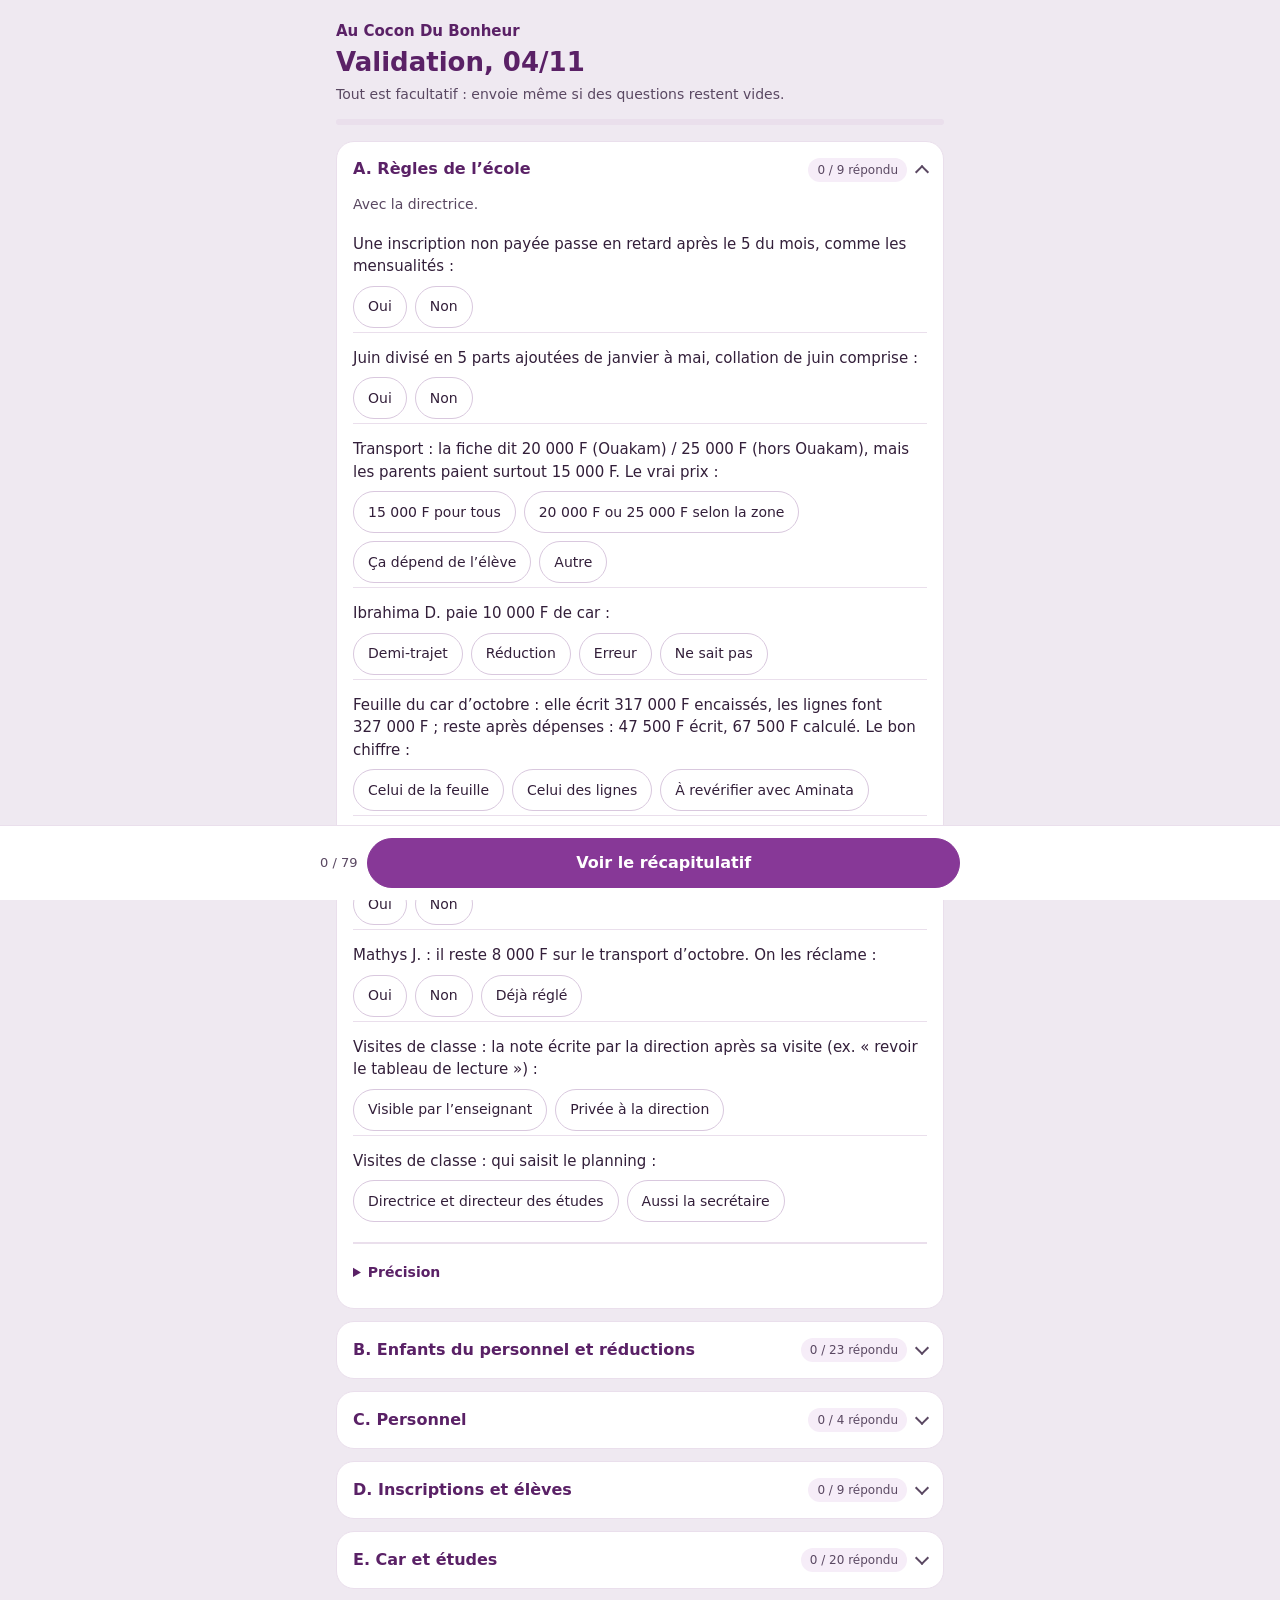
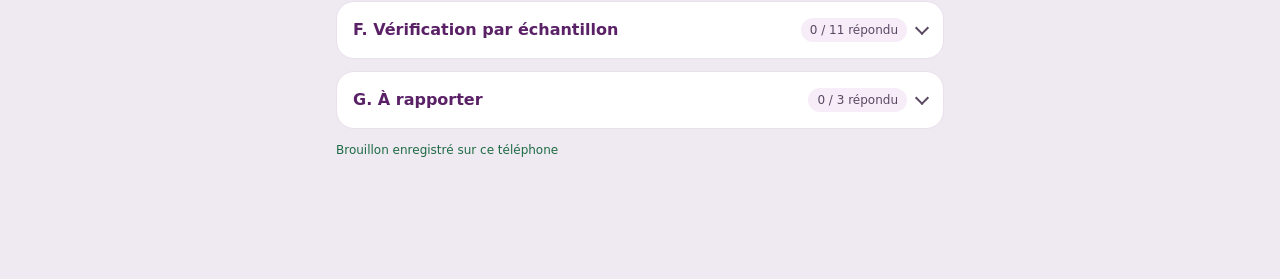
==== commit e6003967: "Formulaire de validation du 04/11, questionnaire du 03/11 garde a part" ====
--- a/index.html
+++ b/index.html
@@ -5,7 +5,7 @@
 <meta name="viewport" content="width=device-width, initial-scale=1.0, viewport-fit=cover">
 <meta name="robots" content="noindex, nofollow">
 <meta http-equiv="Content-Security-Policy" content="default-src 'none'; script-src 'unsafe-inline'; style-src 'unsafe-inline'; img-src 'self' data:; connect-src https://formspree.io; form-action https://formspree.io; base-uri 'none'">
-<title>Réunion Anna 03/11</title>
+<title>Validation Au Cocon 04/11</title>
 <style>
 [hidden]{display:none!important}
 /* Charte Au Cocon : carte blanche sur fond lilas, violet pour l'action. Thème clair seul, par choix. Polices du téléphone, rien d'externe. */
@@ -18,7 +18,7 @@
   color-scheme:light;
 }
 *{box-sizing:border-box}
-body{margin:0;background:var(--fond);color:var(--encre);font-family:var(--f-texte);font-size:16px;line-height:1.5}
+body{margin:0;background:var(--fond);color:var(--encre);font-family:var(--f-texte);font-size:16px;line-height:1.5;overflow-wrap:break-word}
 .cadre{max-width:640px;margin:0 auto;padding-block:20px 120px;padding-inline:16px}
 .marque{font-weight:600;color:var(--violet-fonce);font-size:15px;margin:0 0 4px}
 h1,h2{font-weight:700;color:var(--violet-fonce);line-height:1.2;margin:0 0 6px;text-wrap:balance}
@@ -38,18 +38,25 @@
 .corps{padding:0 16px 16px}
 .corps>.aide{margin-top:-4px}
 .q{border-top:1px solid var(--filet);padding:14px 0 4px}
-.q:first-of-type{border-top:0;padding-top:4px}
+.corps>.q:first-of-type{border-top:0;padding-top:4px}
 .q .lib{font-weight:500;font-size:15px;margin:0 0 8px;color:var(--encre)}
+.sous{font-weight:700;font-size:14px;color:var(--violet-fonce);margin:18px 0 0;padding-top:14px;border-top:2px solid var(--filet)}
+.sous+.q{border-top:0}
 .puces{display:flex;flex-wrap:wrap;gap:8px}
-.puce{font:inherit;font-size:14px;border:1px solid #D9C8DE;background:var(--carte);color:var(--encre);border-radius:999px;padding:8px 14px;cursor:pointer;min-height:42px;text-align:left}
+.puce{font:inherit;font-size:14px;border:1px solid #D9C8DE;background:var(--carte);color:var(--encre);border-radius:999px;padding:8px 14px;cursor:pointer;min-height:42px;max-width:100%;text-align:left}
 .puce:hover{border-color:var(--violet)}
 .puce:active{transform:scale(.97)}
 .puce[aria-pressed=true]{background:var(--violet);border-color:var(--violet);color:#fff}
-.puce:focus-visible,.bouton:focus-visible,input:focus-visible,textarea:focus-visible{outline:2px solid var(--violet);outline-offset:2px}
+.puce:focus-visible,.bouton:focus-visible,input:focus-visible,textarea:focus-visible,select:focus-visible,details.prec>summary:focus-visible{outline:2px solid var(--violet);outline-offset:2px}
 label.note{display:flex;flex-direction:column;gap:4px;font-size:13px;color:var(--titre);margin-top:10px}
-input[type=text],input[type=number],input[type=date],textarea{font:inherit;font-size:16px;color:var(--encre);background:var(--creme);border:1px solid var(--filet);border-radius:12px;padding:10px 12px;width:100%;min-width:0}
+input[type=text],input[type=number],input[type=date],textarea,select{font:inherit;font-size:16px;color:var(--encre);background:var(--creme);border:1px solid var(--filet);border-radius:12px;padding:10px 12px;width:100%;min-width:0}
 textarea{min-height:76px;resize:vertical}
 .facultatif{color:var(--doux);font-weight:400}
+.enfant{background:var(--violet-clair);border-radius:12px;padding:4px 12px 12px;margin-top:10px}
+.enfant .num{font-size:13px;font-weight:600;color:var(--violet-fonce);margin:8px 0 0}
+.ajout{margin-top:14px}
+details.prec{margin-top:16px;border-top:2px solid var(--filet);padding-top:12px}
+details.prec>summary{cursor:pointer;font-size:14px;color:var(--violet-fonce);font-weight:600;border-radius:8px;padding:6px 0;min-height:36px}
 .carte{background:var(--carte);border:1px solid var(--filet);border-radius:18px;padding:20px 16px}
 .recap{white-space:pre-wrap;overflow-wrap:anywhere;background:var(--creme);border:1px solid var(--filet);border-radius:12px;padding:14px;font-size:14px;max-height:55vh;overflow:auto}
 nav.pied{position:fixed;left:0;right:0;bottom:0;background:var(--carte);border-top:1px solid var(--filet);padding:12px 16px calc(12px + env(safe-area-inset-bottom,0px))}
@@ -71,8 +78,8 @@
 <body>
 <div class="cadre">
   <p class="marque">Au Cocon Du Bonheur</p>
-  <h1>Réunion avec Anna, 03/11</h1>
-  <p class="aide">Les photos (cahiers, feuilles de présence) : envoie-les à part sur WhatsApp.</p>
+  <h1>Validation, 04/11</h1>
+  <p class="aide">Tout est facultatif : envoie même si des questions restent vides.</p>
   <div class="barre" aria-hidden="true"><i id="barre"></i></div>
 
   <form id="f" novalidate>
@@ -106,118 +113,183 @@
 
 <script>
 (function(){
-  const CLE='aucocon-reunion-anna-0311';
+  const CLE='aucocon-validation-0411';
   const ENVOI='https://formspree.io/f/xrennzzp';
   const TEST=new URLSearchParams(location.search).has('test');
-  const SUJET=(TEST?'TEST – ':'')+'Au Cocon – réunion Anna 03/11';
-
-  /* Une question : id, q (texte complet repris dans la réponse), o (choix), n (note : si = choix qui l'ouvrent, vide = toujours ; t = text, number, date, long) */
-  const OK=['OK','Erreur'],NOTE_ERR={si:['Erreur'],lib:'Note'};
-  const PAYE=['Payé','Pas payé','Ne sait pas'],MONTANT={si:['Payé'],t:'number',lib:'Montant payé (en F)'};
+  const SUJET=(TEST?'TEST – ':'')+'Au Cocon – validation 04/11';
+
+  /* Une question : id, q (texte repris dans la réponse), o (choix), multi (plusieurs choix), n (notes : si = choix qui l'ouvrent, vide = toujours ; t = text, number, date, long).
+     Genres à part : titre (sous-titre), perso (personne du personnel + ses enfants), ajout (bouton « + Autre personne »). */
   const ON=['Oui','Non'];
-  const CLASSES=['Crèche','TPS','PS','MS','GS','CI','CP','CE1','CE2','CM1','CM2'];
-  const INSCRITS=['Dieynabou S. (62 000 F dans le fichier)','Sokhna Diarra G.','Aïcha G.','Aïssatou N.','Ramatoulaye N.','Cheikh Ahmadou Bamba M.','Mouhamadou Mansour D.','Ndeye Cathy F.'];
+  const F=n=>n.toLocaleString('fr-FR').replace(/\s/g,' ')+' F';
+  const CLASSES=['Poussinière','TPS','PS','MS','GS','CI','CP','CE1','CE2','CM1','CM2'];
+  const PERSONNEL=['Aïssata S.','Khady','Waldé W.','Awa Kassary B.','Maïmouna S.','Ramatoulaye B.','Ndèye Coura D.','Mame B.','Hélène Isabelle B.','Khardiata N.','Fatou S.','Aminata G.','Anna T.','« T. » (seul sur la feuille)','M. D. (directeur des études)','Mme S. (intervenante)','La directrice'];
+  const CAR_NOV=['Mathys J. (PS)','Mouhamed Askia T. (MS)','Astou G. (CE1)','Ndeye Penda T. (CE1)','Serigne Saliou G. (CE1)','Ndeye Ngone D. (CI)','Mouhamed Rassoul D. (MS)','Sophia O. (CI)','Cherif Maleyni B. (CI)'];
+  const PROBABLES=[
+    ['car','Seydina Mouhammad T.','Seydina Mouhamed T. (TPS)'],
+    ['car','Adja Binetou D.','Adja Binetou Naby D. (GS)'],
+    ['car','David Samb S.','David Samba S. (MS)'],
+    ['car','Yaya Omar B.','Yahya Omar B. (CM1)'],
+    ['car','Maymouna C.','Maïmouna Diarra C. (GS)'],
+    ['car','Ibrahima D.','Ibrahim D. (GS)'],
+    ['études CI','Adama Moundor N.','Adama Moundor N. (CI), nom écrit autrement'],
+    ['études CM2','Pendant S.','Penda S. (CM2)'],
+    ['études CM2','Mouhamadou Mahdiyou G.','Mouhamadou Mahdihou G. (CM2)']
+  ];
+  const ECHANTILLON=[
+    ['PS','Abdou D.',85500,30000],['GS','Sassoum Zahra D.',85500,30000],['CI','Fatimata Zahra T.',74000,25000],['CP','Yaye Fatou D.',74000,25000],
+    ['CE1','Cheikh Ahmed Tidjane G.',74000,25000],['CE2','Mame Diarra S.',62000,25000],['CM1','Adjaratou Paya D.',74000,25000],['CM2','Daouda Yague G.',62000,25000]
+  ];
+  const INSC_PAYEE=['Aïcha G.','Aïssatou N.','Ramatoulaye N.','Mouhamadou Mansour D.'];
+
+  let etat={r:{},n:{},ouvert:[0],vue:'form',envoye:false,autres:0};
+  try{const s=localStorage.getItem(CLE);if(s)etat=Object.assign(etat,JSON.parse(s));}catch(e){}
+
   const PARTIES=[
-    {t:'Élèves : vérification par échantillon',aide:'1 élève par classe, comparé au registre d’Anna : nom, classe, date d’arrivée.',qs:[
-      ...CLASSES.map(c=>({id:'ech-'+c,q:'Élève vérifié en '+c+' :',o:OK,n:NOTE_ERR})),
-      {id:'ech-partis',q:'Élèves partis (3 vérifiés) :',o:OK,n:NOTE_ERR}
-    ]},
-    {t:'Qui est qui',qs:[
-      {id:'qui-aminata',q:'Aminata Rassoul W. (MS) et Aminata Rassoul S. :',o:['Même enfant','Deux enfants','À vérifier']},
-      {id:'qui-adja',q:'Adja Fatou F., notée en CP et en CE1 :',o:['CP','CE1','Deux enfants différents']},
-      {id:'qui-ndeye',q:'Ndeye Maguette G., en double en CE1 :',o:['Même enfant','Deux enfants']},
-      {id:'qui-moustapha',q:'Moustapha S., noté parti le 23/10 :',o:['Parti pour de bon','Toujours à l’école']}
-    ]},
-    {t:'Inscriptions marquées non payées',aide:'Pour chacun : payé ou non, et le montant si payé.',qs:
-      INSCRITS.map((x,i)=>({id:'insc-'+i,q:'Inscription de '+x+' :',o:PAYE,n:MONTANT}))
-    },
-    {t:'Montants',qs:[
-      {id:'mt-collation',q:'38 enfants notés sans collation :',o:['Bon nombre','Pas bon'],n:{si:['Pas bon'],t:'number',lib:'Nombre exact'}},
-      ...['Loucia','Pape Ibrahima Ndao N.','Marieme F.'].map((x,i)=>({id:'mt-double-'+i,q:'Montant écrit 2 fois dans le fichier, '+x+' :',o:['Payé une fois','Payé deux fois','Ne sait pas']})),
-      ...['Abdoulaye S.','Ndeye Fatou G.','Sokhna Diarra G.'].map((x,i)=>({id:'mt-absent-'+i,q:'Absent des mensualités, '+x+' :',o:['Toujours inscrit','Parti','Ne sait pas']})),
-      {id:'mt-creche-juillet',q:'La crèche paie juillet :',o:ON},
-      {id:'mt-tps-juillet',q:'La TPS paie juillet :',o:ON},
-      {id:'mt-reclame',q:'Une inscription non payée est réclamée à partir du :',o:['01/10','01/11','Autre date'],n:{si:['Autre date'],t:'date',lib:'Date'}},
-      {id:'mt-valide',q:'Section Paiements validée par Anna (échantillon 1 élève par classe concordant) :',o:['Oui','Non, erreurs'],n:{si:['Non, erreurs'],lib:'Note'}}
-    ]},
-    {t:'Familles (frères et sœurs)',qs:[
-      {id:'fam-comment',q:'Comment l’école sait que deux enfants sont frères et sœurs :',o:['Même téléphone du parent','Même nom du père','Elle ne le note pas','Autre'],n:{si:['Autre'],lib:'Note'}},
-      {id:'fam-tel',q:'Les parents ont un numéro de téléphone noté :',o:['Tous','Certains','Aucun']},
-      {id:'fam-reduc',q:'Une réduction existe pour les frères et sœurs :',o:ON,n:{si:['Oui'],lib:'Laquelle'}},
-      {id:'fam-corriger',q:'Fratries à corriger :',o:[],n:{si:[],t:'long',lib:'Note'}}
-    ]},
-    {t:'Enseignants : présences',qs:[
-      {id:'ens-papier',q:'Anciennes présences, absences ou retards notés sur papier :',o:ON,n:{si:['Oui'],t:'date',lib:'Depuis le'}},
-      {id:'ens-photos',q:'Photos prises :',o:ON},
-      {id:'ens-bilan',q:'Le bilan sert à :',o:['Salaire','Rapport à la direction','Les deux','Autre'],n:{si:['Autre'],lib:'Note'}},
-      {id:'ens-periode',q:'Période la plus utile :',o:['Mois','2 mois','Trimestre']},
-      {id:'ens-total',q:'Ajouter le total des présences dans le bilan :',o:ON},
-      {id:'ens-menu',q:'Mettre le bilan aussi dans le menu Enseignants :',o:ON},
-      {id:'ens-heure',q:'Noter l’heure d’arrivée pour un retard :',o:ON},
-      {id:'ens-par',q:'Présence notée par :',o:['Classe (comme aujourd’hui)','Enseignant (suit la personne si elle change de classe)']}
-    ]},
-    {t:'Élèves : absences',qs:[
-      {id:'abs-appel',q:'L’appel se fait :',o:['Dans l’appli par les enseignants','Sur cahier','Pas encore fait']},
-      {id:'abs-papier',q:'Anciennes absences sur papier à saisir :',o:ON}
-    ]},
-    {t:'Emploi du temps',qs:[
-      {id:'edt-rempli',q:'Rempli dans l’appli :',o:['Toutes les classes','Certaines','Aucune']},
-      {id:'edt-semaine',q:'Semaine type ou semaine datée :',o:['Semaine type suffit','Besoin d’une semaine datée']},
-      {id:'edt-imprimer',q:'Imprimer toutes les classes d’un coup :',o:ON},
-      {id:'edt-feuille',q:'Une feuille pour toute l’école affichée à l’entrée :',o:ON}
-    ]},
-    {t:'Autre',qs:[
-      {id:'autre',q:'Autre :',o:[],n:{si:[],t:'long',lib:'Note'}}
+    {t:'Règles de l’école',aide:'Avec la directrice.',qs:[
+      {id:'a-insc',q:'Une inscription non payée passe en retard après le 5 du mois, comme les mensualités :',o:ON,n:{si:['Non'],lib:'À partir de quand (date ou jour du mois)'}},
+      {id:'a-juin',q:'Juin divisé en 5 parts ajoutées de janvier à mai, collation de juin comprise :',o:ON},
+      {id:'a-prix-car',q:'Transport : la fiche dit '+F(20000)+' (Ouakam) / '+F(25000)+' (hors Ouakam), mais les parents paient surtout '+F(15000)+'. Le vrai prix :',o:[F(15000)+' pour tous',F(20000)+' ou '+F(25000)+' selon la zone','Ça dépend de l’élève','Autre'],n:{si:['Autre'],t:'number',lib:'Montant (en F)'}},
+      {id:'a-ibrahima',q:'Ibrahima D. paie '+F(10000)+' de car :',o:['Demi-trajet','Réduction','Erreur','Ne sait pas']},
+      {id:'a-feuille-car',q:'Feuille du car d’octobre : elle écrit '+F(317000)+' encaissés, les lignes font '+F(327000)+' ; reste après dépenses : '+F(47500)+' écrit, '+F(67500)+' calculé. Le bon chiffre :',o:['Celui de la feuille','Celui des lignes','À revérifier avec Aminata']},
+      {id:'a-presence',q:'Présence du personnel notée par personne, comme la feuille papier, retard après 8 h 15 :',o:ON,n:{si:['Non'],lib:'Autre heure'}},
+      {id:'a-mathys',q:'Mathys J. : il reste '+F(8000)+' sur le transport d’octobre. On les réclame :',o:['Oui','Non','Déjà réglé']},
+      {id:'a-visite-note',q:'Visites de classe : la note écrite par la direction après sa visite (ex. « revoir le tableau de lecture ») :',o:['Visible par l’enseignant','Privée à la direction']},
+      {id:'a-visite-planning',q:'Visites de classe : qui saisit le planning :',o:['Directrice et directeur des études','Aussi la secrétaire']}
+    ]},
+    {t:'Enfants du personnel et réductions',aide:'Certains élèves ont un parent qui travaille à l’école et ont une réduction.',qs:()=>[
+      {id:'b-reduc',q:'Les enfants du personnel ont une réduction :',o:['Oui','Non','Ça dépend de la personne']},
+      {id:'b-quoi',q:'Sur quoi (plusieurs choix possibles) :',multi:true,o:['Inscription','Mensualités','Juillet','Collation','Tenue ou blouse','Transport','Études','Tout']},
+      {id:'b-combien',q:'Combien :',o:['25 %','50 %','100 % (gratuit)','Montant fixe par mois','Autre'],n:[{si:['Montant fixe par mois'],t:'number',lib:'Montant par mois (en F)'},{si:['Autre'],lib:'Combien'}]},
+      {id:'b-meme',q:'La même réduction pour tout le personnel (si non : précise par enfant juste en dessous) :',o:ON},
+      {titre:'Qui a un enfant à l’école ? (feuille de présence du 03/11)'},
+      ...PERSONNEL.map((x,i)=>({id:'b-p'+i,perso:x,q:x+' : a un enfant à l’école ?',o:['Non','Oui']})),
+      ...Array.from({length:etat.autres},(_,k)=>({id:'b-autre'+k,perso:'',q:'Autre personne : a un enfant à l’école ?',o:['Non','Oui']})),
+      {ajout:true},
+      {id:'b-depuis',q:'Ces réductions existent depuis :',o:['Rentrée 2026-2027','Avant','Ne sait pas']},
+      {id:'b-corriger',q:'Les mois déjà payés plein tarif cette année :',o:['On les corrige (avoir sur les prochains mois)','On laisse','Ne sait pas']}
+    ]},
+    {t:'Personnel',qs:[
+      {id:'c-dir-etudes',q:'M. D. (directeur des études) signe la feuille de présence :',o:ON},
+      {id:'c-intervenante',q:'Mme S. (intervenante) signe la feuille de présence :',o:ON},
+      {id:'c-t-seul',q:'« T. » seul sur la feuille, c’est :',o:['La directrice','Une autre personne'],n:{si:['Une autre personne'],lib:'Nom et fonction'}},
+      {id:'c-ndeye',q:'Ndèye Coura D. : son nom s’écrit avec :',o:['« tt » (Dia-tta)','« ll » (Dia-lla)']}
+    ]},
+    {t:'Inscriptions et élèves',aide:'Avec Anna.',qs:[
+      ...INSC_PAYEE.map((x,i)=>({id:'d-insc'+i,q:x+' : inscription payée :',o:['Oui','Non','En partie'],n:{si:['Oui','En partie'],t:'number',lib:'Montant payé (en F)'}})),
+      {id:'d-bamba',q:'Cheikh Ahmadou Bamba M. : les '+F(25000)+' qui restent, c’est :',o:['L’inscription','Tenue + assurance + collation ('+F(24000)+')','Autre'],n:{si:['Autre'],lib:'Quoi'}},
+      {id:'d-aminata-s',q:'Aminata Rassoul S. (PS) : montant payé pour l’inscription (on ne connaît que juillet, '+F(30000)+') :',o:[],n:{si:[],t:'number',lib:'Montant (en F)'}},
+      {id:'d-aminata-w',q:'Aminata Rassoul W. : sa classe :',o:['PS','MS']},
+      {id:'d-loucia',q:'Loucia : c’est bien « Loucia B. » dans l’appli :',o:ON},
+      {id:'d-garderie',q:'Garderie : le carnet note '+F(30000)+' (TPS) / '+F(40000)+' (Poussinière) à l’inscription. La blouse et le 1er mois sont payés à part :',o:['Oui','Non','Inclus']}
+    ]},
+    {t:'Car et études',qs:[
+      {titre:'Payés en octobre, pas en novembre : prend le car en novembre ?'},
+      ...CAR_NOV.map((x,i)=>({id:'e-nov'+i,q:x+' :',o:['Oui','Non','Arrêté']})),
+      {titre:'Même élève ? (feuille d’Aminata → appli)'},
+      ...PROBABLES.map(([f,a,b],i)=>({id:'e-prob'+i,q:'Feuille '+f+' « '+a+' » → appli « '+b+' » :',o:['Même élève','Pas le même','Ne sait pas']})),
+      {titre:'Dépenses du car d’octobre sans date'},
+      {id:'e-dep1',q:'Nettoyage du car, '+F(3000)+' :',o:[],n:{si:[],t:'date',lib:'Date'}},
+      {id:'e-dep2',q:'Achat de gasoil, '+F(50000)+' :',o:[],n:{si:[],t:'date',lib:'Date'}}
+    ]},
+    {t:'Vérification par échantillon',aide:'1 élève tiré au sort par classe. Ce que l’appli croit payé d’après l’import ; octobre et novembre se lisent dans l’appli.',qs:[
+      ...ECHANTILLON.map(([c,x,i,j])=>({id:'f-'+c,q:x+' ('+c+') : inscription '+F(i)+', juillet '+F(j)+' payés :',o:['Juste','Faux'],n:{si:['Faux'],lib:'Précision'}})),
+      {titre:'Élèves partis'},
+      {id:'f-parti1',q:'Moustapha S. (CE1), parti le 23/10 :',o:['Bien parti','Pas parti']},
+      {id:'f-parti2',q:'Cheikh Ahmadou Bamba D. (CI), parti le 23/10 :',o:['Bien parti','Pas parti']},
+      {id:'f-parti3',q:'Un 3e élève parti :',o:['Bien parti','Pas parti'],n:{si:[],lib:'Nom de l’élève'}}
+    ]},
+    {t:'À rapporter',qs:[
+      {id:'g-registre',q:'Photo du registre avec les numéros des parents :',o:['Rapporté','Pas encore']},
+      {id:'g-presence',q:'Feuilles de présence du personnel depuis le 08/10 :',o:['Rapporté','Pas encore']},
+      {id:'g-appel',q:'Cahier d’appel des élèves :',o:['Rapporté','Pas encore']}
     ]}
   ];
 
-  let etat={r:{},n:{},ouvert:[0],vue:'form',envoye:false};
-  try{const s=localStorage.getItem(CLE);if(s)etat=Object.assign(etat,JSON.parse(s));}catch(e){}
   const $=id=>document.getElementById(id);
   let t;
   function sauver(){try{localStorage.setItem(CLE,JSON.stringify(etat));$('enregistre').textContent='Brouillon enregistré sur ce téléphone';}catch(e){}clearTimeout(t);t=setTimeout(()=>{$('enregistre').textContent='';},1500);}
   function el(tag,attrs,txt){const e=document.createElement(tag);if(attrs)for(const k in attrs)e.setAttribute(k,attrs[k]);if(txt!=null)e.textContent=txt;return e;}
 
-  const noteVue=q=>!!q.n&&(q.n.si.length===0||q.n.si.includes(etat.r[q.id]));
-  const repondu=q=>q.o.length?!!etat.r[q.id]:!!(etat.n[q.id]||'').trim();
-  function compte(p){return [p.qs.filter(repondu).length,p.qs.length];}
+  const qsDe=p=>typeof p.qs==='function'?p.qs():p.qs;
+  const vraies=p=>qsDe(p).filter(q=>q.id);
+  const notes=q=>!q.n?[]:Array.isArray(q.n)?q.n:[q.n];
+  const choisi=(q,o)=>q.multi?(etat.r[q.id]||[]).includes(o):etat.r[q.id]===o;
+  const noteVue=(q,n)=>n.si.length===0||n.si.some(o=>choisi(q,o));
+  const repondu=q=>q.perso===''?!!(etat.n[q.id+'-nom']||'').trim()||!!etat.r[q.id]:q.o.length?(q.multi?(etat.r[q.id]||[]).length>0:!!etat.r[q.id]):!!(etat.n[q.id]||'').trim();
+  function compte(p){const v=vraies(p);return [v.filter(repondu).length,v.length];}
   function majCompteurs(){
     let a=0,b=0;
     PARTIES.forEach((p,i)=>{const [x,y]=compte(p);a+=x;b+=y;const c=$('compte'+i);c.textContent=x+' / '+y+' répondu';c.classList.toggle('plein',x===y);});
     $('total').textContent=a+' / '+b;$('barre').style.width=(a/b*100)+'%';
   }
 
-  function champNote(q,box){
-    box.innerHTML='';if(!noteVue(q))return;
-    const id='n-'+q.id,l=el('label',{class:'note',for:id});
-    const t=el('span',null,q.n.lib);t.append(el('span',{class:'facultatif'},' (facultatif)'));l.append(t);
-    const i=q.n.t==='long'?el('textarea',{id:id}):el('input',{id:id,type:q.n.t||'text'});
-    if(q.n.t==='number'){i.inputMode='numeric';i.min='0';i.step='500';}
-    i.value=etat.n[q.id]||'';i.addEventListener('input',()=>{etat.n[q.id]=i.value;sauver();majCompteurs();});
-    l.append(i);box.append(l);
-  }
-  function question(q){
+  function champ(cle,lib,type){
+    const id='n-'+cle,l=el('label',{class:'note',for:id});
+    const s=el('span',null,lib);s.append(el('span',{class:'facultatif'},' (facultatif)'));l.append(s);
+    let i;
+    if(type==='long')i=el('textarea',{id:id});
+    else if(type==='classe'){i=el('select',{id:id});i.append(el('option',{value:''},'Choisir'));CLASSES.forEach(c=>i.append(el('option',{value:c},c)));}
+    else i=el('input',{id:id,type:type||'text'});
+    if(type==='number'){i.inputMode='numeric';i.min='0';i.step='500';}
+    i.value=etat.n[cle]||'';
+    i.addEventListener(type==='classe'?'change':'input',()=>{etat.n[cle]=i.value;sauver();majCompteurs();});
+    l.append(i);return l;
+  }
+  function champsNote(q,box){
+    box.innerHTML='';
+    notes(q).forEach((n,k)=>{if(noteVue(q,n))box.append(champ(q.id+(k?'-'+k:''),n.lib,n.t));});
+    if(q.perso!==undefined&&etat.r[q.id]==='Oui')enfants(q,box);
+  }
+  function enfants(q,box){
+    const nb=+etat.r[q.id+'-nb']||0,lid='l-'+q.id+'-nb';
+    const d=el('div',{class:'q'});d.style.borderTop='0';
+    d.append(el('p',{class:'lib',id:lid},'Combien d’enfants à l’école :'));
+    const z=el('div',{class:'puces',role:'group','aria-labelledby':lid});
+    ['1','2','3'].forEach(o=>{const b=el('button',{type:'button',class:'puce','aria-pressed':String(etat.r[q.id+'-nb']===o)},o);
+      b.addEventListener('click',()=>{etat.r[q.id+'-nb']=etat.r[q.id+'-nb']===o?'':o;champsNote(q,box);sauver();});z.append(b);});
+    d.append(z);box.append(d);
+    for(let k=1;k<=nb;k++){
+      const e=el('div',{class:'enfant'});e.append(el('p',{class:'num'},'Enfant '+k));
+      const c=q.id+'-e'+k;
+      e.append(champ(c+'-nom','Nom de l’enfant'),champ(c+'-classe','Classe','classe'),champ(c+'-reduc','Réduction différente pour cet enfant'));
+      box.append(e);
+    }
+  }
+  function question(q,refaire){
+    if(q.titre)return el('p',{class:'sous'},q.titre);
+    if(q.ajout){const b=el('button',{type:'button',class:'bouton vide ajout'},'+ Autre personne');
+      b.addEventListener('click',()=>{etat.autres++;sauver();refaire(etat.autres-1);});return b;}
     const d=el('div',{class:'q'}),lid='l-'+q.id;
+    if(q.perso==='')d.append(champ(q.id+'-nom','Nom de la personne'));
     d.append(el('p',{class:'lib',id:lid},q.q));
     const box=el('div');
     if(q.o.length){
       const z=el('div',{class:'puces',role:'group','aria-labelledby':lid});
-      q.o.forEach(o=>{const b=el('button',{type:'button',class:'puce','aria-pressed':etat.r[q.id]===o?'true':'false'},o);
-        b.addEventListener('click',()=>{etat.r[q.id]=etat.r[q.id]===o?'':o;
-          z.querySelectorAll('.puce').forEach(x=>x.setAttribute('aria-pressed',etat.r[q.id]===x.textContent?'true':'false'));
-          champNote(q,box);sauver();majCompteurs();});
+      q.o.forEach(o=>{const b=el('button',{type:'button',class:'puce','aria-pressed':String(choisi(q,o))},o);
+        b.addEventListener('click',()=>{
+          if(q.multi){const a=etat.r[q.id]||[];etat.r[q.id]=a.includes(o)?a.filter(x=>x!==o):a.concat(o);}
+          else etat.r[q.id]=etat.r[q.id]===o?'':o;
+          z.querySelectorAll('.puce').forEach(x=>x.setAttribute('aria-pressed',String(choisi(q,x.textContent))));
+          champsNote(q,box);sauver();majCompteurs();});
         z.append(b);});
       d.append(z);
     }
-    champNote(q,box);d.append(box);return d;
+    champsNote(q,box);d.append(box);return d;
+  }
+  function remplir(c,p,i){
+    c.innerHTML='';if(p.aide)c.append(el('p',{class:'aide'},p.aide));
+    const refaire=k=>{remplir(c,p,i);majCompteurs();const n=$('n-b-autre'+k+'-nom');if(n)n.focus();};
+    qsDe(p).forEach(q=>c.append(question(q,refaire)));
+    const pr=el('details',{class:'prec'});if((etat.n['prec-'+i]||'').trim())pr.open=true;
+    pr.append(el('summary',null,'Précision'),champ('prec-'+i,'Précision sur cette partie','long'));c.append(pr);
   }
   function construire(){
     const w=$('parties');
     PARTIES.forEach((p,i)=>{
       const det=el('details',{class:'partie'});if(etat.ouvert.includes(i))det.open=true;
-      const s=el('summary');s.append(el('span',{class:'titre'},(i+1)+'. '+p.t),el('span',{class:'compte',id:'compte'+i}),el('span',{class:'fleche','aria-hidden':'true'}));
-      det.append(s);const c=el('div',{class:'corps'});if(p.aide)c.append(el('p',{class:'aide'},p.aide));
-      p.qs.forEach(q=>c.append(question(q)));det.append(c);
+      const s=el('summary');s.append(el('span',{class:'titre'},String.fromCharCode(65+i)+'. '+p.t),el('span',{class:'compte',id:'compte'+i}),el('span',{class:'fleche','aria-hidden':'true'}));
+      det.append(s);const c=el('div',{class:'corps'});remplir(c,p,i);det.append(c);
       det.addEventListener('toggle',()=>{etat.ouvert=etat.ouvert.filter(x=>x!==i);if(det.open)etat.ouvert.push(i);sauver();});
       w.append(det);
     });
@@ -225,19 +297,29 @@
   }
 
   function dateFr(v){const m=/^(\d{4})-(\d{2})-(\d{2})$/.exec(v||'');return m?m[3]+'/'+m[2]+'/'+m[1]:v;}
+  function valeur(n,v){v=(v||'').trim();if(!v)return '';if(n.t==='date')return dateFr(v);if(n.lib.includes('(en F)'))return v+' F';return v;}
   function texte(){
     let a=0,b=0;PARTIES.forEach(p=>{const [x,y]=compte(p);a+=x;b+=y;});
-    const L=['AU COCON : RÉUNION AVEC ANNA, 03/11',a+' / '+b+' questions répondues',''];
+    const L=['AU COCON : VALIDATION DU 04/11',a+' / '+b+' questions répondues',''];
     PARTIES.forEach((p,i)=>{
-      L.push((i+1)+'. '+p.t.toUpperCase());if(p.aide)L.push('('+p.aide+')');
-      p.qs.forEach(q=>{
-        let r=q.o.length?(etat.r[q.id]||'(pas répondu)'):'';
-        let n=noteVue(q)?(etat.n[q.id]||'').trim():'';
-        if(n&&q.n.t==='date')n=dateFr(n);
-        if(n&&q.n.lib.includes('(en F)'))n=n+' F';
-        if(q.o.length){L.push('- '+q.q+' '+r+(n?' ; '+q.n.lib.replace(' (en F)','')+' : '+n:''));}
-        else L.push('- '+q.q+' '+(n||'(rien)'));
+      L.push(String.fromCharCode(65+i)+'. '+p.t.toUpperCase());
+      qsDe(p).forEach(q=>{
+        if(q.titre){L.push('['+q.titre+']');return;}
+        if(q.ajout)return;
+        const ext=notes(q).map((n,k)=>noteVue(q,n)?[n.lib.replace(' (en F)',''),valeur(n,etat.n[q.id+(k?'-'+k:'')])]:null).filter(x=>x&&x[1]).map(x=>' ; '+x[0]+' : '+x[1]).join('');
+        let lib=q.q;
+        if(q.perso===''){const nom=(etat.n[q.id+'-nom']||'').trim();if(!nom&&!etat.r[q.id])return;lib=(nom||'Autre personne (sans nom)')+' : a un enfant à l’école ?';}
+        if(q.o.length){
+          const r=q.multi?((etat.r[q.id]||[]).join(', ')||'(pas répondu)'):(etat.r[q.id]||'(pas répondu)');
+          L.push('- '+lib+' '+r+ext);
+        }else L.push('- '+lib+' '+(ext?ext.slice(3).replace(/^[^:]+: /,''):'(rien)'));
+        if(q.perso!==undefined&&etat.r[q.id]==='Oui'){
+          const nb=+etat.r[q.id+'-nb']||0;if(!nb)L.push('    nombre d’enfants : (pas répondu)');
+          for(let k=1;k<=nb;k++){const c=q.id+'-e'+k,g=s=>(etat.n[c+s]||'').trim();
+            L.push('    enfant '+k+' : '+(g('-nom')||'(nom ?)')+', '+(g('-classe')||'(classe ?)')+(g('-reduc')?', réduction : '+g('-reduc'):''));}
+        }
       });
+      const pr=(etat.n['prec-'+i]||'').trim();if(pr)L.push('- Précision : '+pr);
       L.push('');
     });
     return L.join('\n').trim();
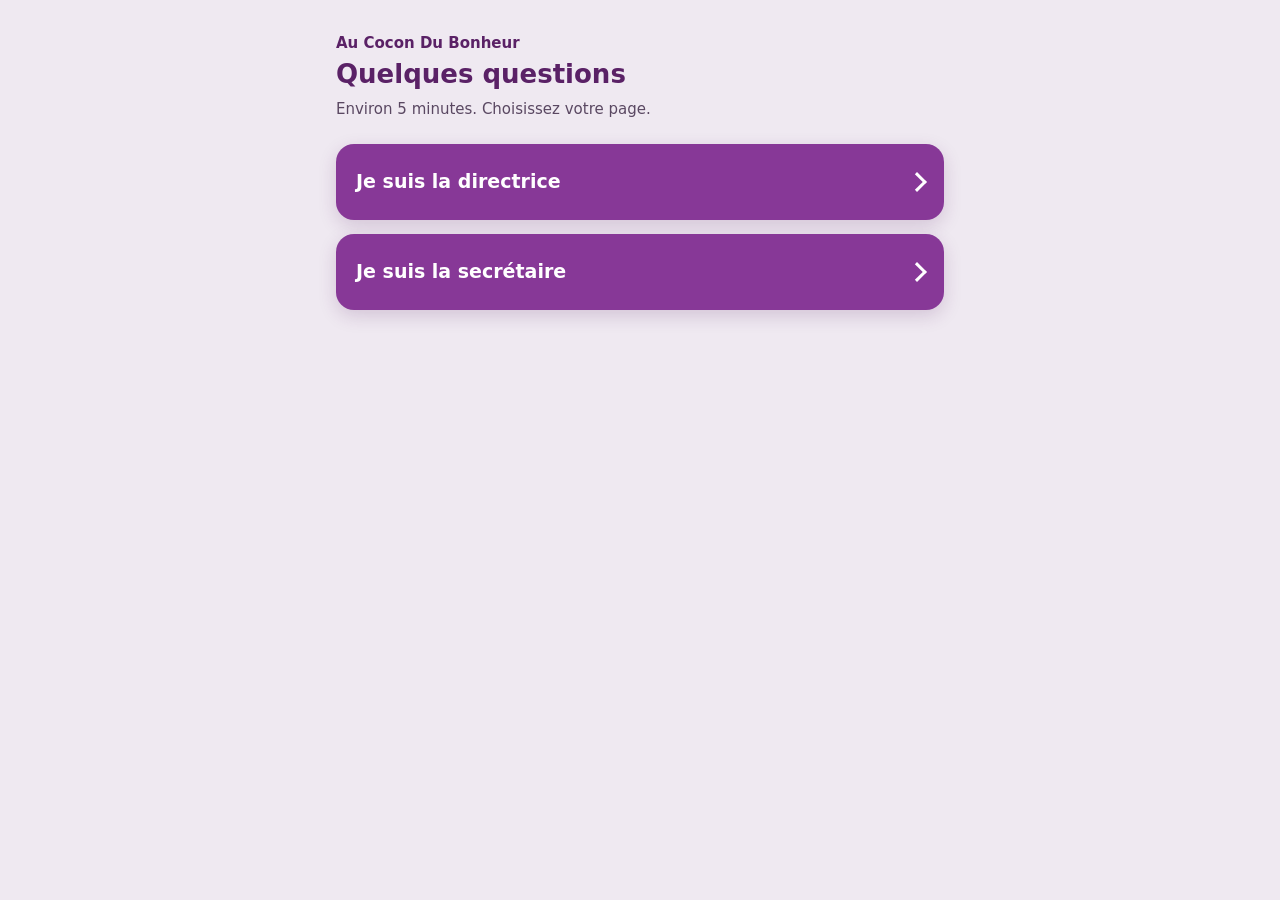
==== commit 96509cff: "Formulaire en 2 pages courtes : directrice et secretaire, validation du 04/11 gardee a part" ====
--- a/index.html
+++ b/index.html
@@ -4,354 +4,40 @@
 <meta charset="UTF-8">
 <meta name="viewport" content="width=device-width, initial-scale=1.0, viewport-fit=cover">
 <meta name="robots" content="noindex, nofollow">
-<meta http-equiv="Content-Security-Policy" content="default-src 'none'; script-src 'unsafe-inline'; style-src 'unsafe-inline'; img-src 'self' data:; connect-src https://formspree.io; form-action https://formspree.io; base-uri 'none'">
-<title>Validation Au Cocon 04/11</title>
+<meta http-equiv="Content-Security-Policy" content="default-src 'none'; style-src 'unsafe-inline'; img-src 'self' data:; base-uri 'none'">
+<title>Au Cocon, questions 05/11</title>
 <style>
-[hidden]{display:none!important}
-/* Charte Au Cocon : carte blanche sur fond lilas, violet pour l'action. Thème clair seul, par choix. Polices du téléphone, rien d'externe. */
 :root{
   --violet:#873897; --violet-fonce:#5A2166; --violet-clair:#F6EDF8;
-  --creme:#FDF6E6; --fond:#EFE9F1; --carte:#FFFFFF;
-  --encre:#331F3A; --titre:#5E4966; --doux:#5A4862; --filet:#EADFEC;
-  --ok:#1D6B44;
+  --fond:#EFE9F1; --carte:#FFFFFF; --encre:#331F3A; --doux:#5A4862; --filet:#EADFEC;
   --f-texte:system-ui,-apple-system,'Segoe UI',Roboto,sans-serif;
   color-scheme:light;
 }
 *{box-sizing:border-box}
 body{margin:0;background:var(--fond);color:var(--encre);font-family:var(--f-texte);font-size:16px;line-height:1.5;overflow-wrap:break-word}
-.cadre{max-width:640px;margin:0 auto;padding-block:20px 120px;padding-inline:16px}
+.cadre{max-width:640px;margin:0 auto;padding:32px 16px 48px}
 .marque{font-weight:600;color:var(--violet-fonce);font-size:15px;margin:0 0 4px}
-h1,h2{font-weight:700;color:var(--violet-fonce);line-height:1.2;margin:0 0 6px;text-wrap:balance}
-h1{font-size:26px} h2{font-size:21px} h2:focus{outline:none}
-.aide{color:var(--doux);font-size:14px;margin:0 0 14px}
-.barre{height:6px;background:var(--filet);border-radius:999px;overflow:hidden;margin:6px 0 16px}
-.barre i{display:block;height:100%;background:var(--violet);width:0;transition:width .25s}
-details.partie{background:var(--carte);border:1px solid var(--filet);border-radius:18px;margin-bottom:12px}
-details.partie>summary{list-style:none;cursor:pointer;padding:16px 16px;display:flex;align-items:center;gap:10px;border-radius:18px;min-height:56px}
-details.partie>summary::-webkit-details-marker{display:none}
-details.partie>summary:focus-visible{outline:2px solid var(--violet);outline-offset:-2px}
-summary .titre{flex:1;min-width:0;font-weight:600;color:var(--violet-fonce);font-size:16px;line-height:1.3}
-summary .compte{font-size:12px;color:var(--doux);white-space:nowrap;font-variant-numeric:tabular-nums;background:var(--violet-clair);border-radius:999px;padding:3px 9px}
-summary .compte.plein{background:#E3F2E9;color:var(--ok)}
-summary .fleche{width:10px;height:10px;border-right:2px solid var(--doux);border-bottom:2px solid var(--doux);transform:rotate(45deg);transition:transform .2s;flex:none;margin-top:-4px}
-details[open]>summary .fleche{transform:rotate(-135deg);margin-top:4px}
-.corps{padding:0 16px 16px}
-.corps>.aide{margin-top:-4px}
-.q{border-top:1px solid var(--filet);padding:14px 0 4px}
-.corps>.q:first-of-type{border-top:0;padding-top:4px}
-.q .lib{font-weight:500;font-size:15px;margin:0 0 8px;color:var(--encre)}
-.sous{font-weight:700;font-size:14px;color:var(--violet-fonce);margin:18px 0 0;padding-top:14px;border-top:2px solid var(--filet)}
-.sous+.q{border-top:0}
-.puces{display:flex;flex-wrap:wrap;gap:8px}
-.puce{font:inherit;font-size:14px;border:1px solid #D9C8DE;background:var(--carte);color:var(--encre);border-radius:999px;padding:8px 14px;cursor:pointer;min-height:42px;max-width:100%;text-align:left}
-.puce:hover{border-color:var(--violet)}
-.puce:active{transform:scale(.97)}
-.puce[aria-pressed=true]{background:var(--violet);border-color:var(--violet);color:#fff}
-.puce:focus-visible,.bouton:focus-visible,input:focus-visible,textarea:focus-visible,select:focus-visible,details.prec>summary:focus-visible{outline:2px solid var(--violet);outline-offset:2px}
-label.note{display:flex;flex-direction:column;gap:4px;font-size:13px;color:var(--titre);margin-top:10px}
-input[type=text],input[type=number],input[type=date],textarea,select{font:inherit;font-size:16px;color:var(--encre);background:var(--creme);border:1px solid var(--filet);border-radius:12px;padding:10px 12px;width:100%;min-width:0}
-textarea{min-height:76px;resize:vertical}
-.facultatif{color:var(--doux);font-weight:400}
-.enfant{background:var(--violet-clair);border-radius:12px;padding:4px 12px 12px;margin-top:10px}
-.enfant .num{font-size:13px;font-weight:600;color:var(--violet-fonce);margin:8px 0 0}
-.ajout{margin-top:14px}
-details.prec{margin-top:16px;border-top:2px solid var(--filet);padding-top:12px}
-details.prec>summary{cursor:pointer;font-size:14px;color:var(--violet-fonce);font-weight:600;border-radius:8px;padding:6px 0;min-height:36px}
-.carte{background:var(--carte);border:1px solid var(--filet);border-radius:18px;padding:20px 16px}
-.recap{white-space:pre-wrap;overflow-wrap:anywhere;background:var(--creme);border:1px solid var(--filet);border-radius:12px;padding:14px;font-size:14px;max-height:55vh;overflow:auto}
-nav.pied{position:fixed;left:0;right:0;bottom:0;background:var(--carte);border-top:1px solid var(--filet);padding:12px 16px calc(12px + env(safe-area-inset-bottom,0px))}
-nav.pied .dedans{max-width:640px;margin:0 auto;display:flex;gap:10px;align-items:center}
-.total{font-size:13px;color:var(--doux);white-space:nowrap;font-variant-numeric:tabular-nums}
-.bouton{font:inherit;font-weight:600;font-size:16px;border-radius:999px;padding:12px 18px;cursor:pointer;border:1px solid var(--violet);min-height:48px}
-.bouton:active{transform:scale(.98)}
-.bouton.plein{background:var(--violet);color:#fff;flex:1}
-.bouton.plein:hover{background:var(--violet-fonce)}
-.bouton.vide{background:var(--carte);color:var(--violet-fonce);border-color:#D9C8DE}
-.bouton.vide:hover{border-color:var(--violet)}
-.bouton[disabled]{opacity:.6;cursor:wait}
-.petit{font-size:13px;color:var(--doux);margin:8px 0 0}
-.enregistre{font-size:12px;color:var(--ok);min-height:18px;margin:0}
-.piege{position:absolute;left:-9999px;width:1px;height:1px;overflow:hidden}
-@media (prefers-reduced-motion:reduce){.barre i,summary .fleche{transition:none}.puce:active,.bouton:active{transform:none}}
+h1{font-weight:700;color:var(--violet-fonce);line-height:1.2;margin:0 0 8px;font-size:26px;text-wrap:balance}
+.aide{color:var(--doux);font-size:15px;margin:0 0 24px}
+.choix{display:flex;flex-direction:column;gap:14px}
+.choix a{display:flex;align-items:center;justify-content:space-between;gap:12px;min-height:76px;padding:18px 20px;border-radius:18px;background:var(--violet);color:#fff;text-decoration:none;font-weight:700;font-size:19px;line-height:1.25;box-shadow:0 6px 18px rgba(90,33,102,.18)}
+.choix a span{min-width:0}
+.choix a::after{content:"";flex:none;width:11px;height:11px;border-right:3px solid #fff;border-top:3px solid #fff;transform:rotate(45deg)}
+.choix a:hover{background:var(--violet-fonce)}
+.choix a:active{transform:scale(.98)}
+.choix a:focus-visible{outline:3px solid var(--violet-fonce);outline-offset:3px}
+@media (prefers-reduced-motion:reduce){.choix a:active{transform:none}}
 </style>
 </head>
 <body>
-<div class="cadre">
+<main class="cadre">
   <p class="marque">Au Cocon Du Bonheur</p>
-  <h1>Validation, 04/11</h1>
-  <p class="aide">Tout est facultatif : envoie même si des questions restent vides.</p>
-  <div class="barre" aria-hidden="true"><i id="barre"></i></div>
-
-  <form id="f" novalidate>
-    <div class="piege" aria-hidden="true"><label>Ne pas remplir <input type="text" name="_gotcha" id="gotcha" tabindex="-1" autocomplete="off"></label></div>
-    <div id="parties"></div>
-    <section class="carte" id="vueRecap" hidden>
-      <h2 tabindex="-1" id="titreRecap">Récapitulatif</h2>
-      <p class="aide">Voici ce qui partira. Touche « Modifier » pour corriger.</p>
-      <div class="recap" id="recap" tabindex="0"></div>
-      <p class="petit" id="envoiEtat" role="status"></p>
-    </section>
-    <section class="carte" id="vueFin" hidden>
-      <h2 tabindex="-1" id="titreFin">C’est envoyé</h2>
-      <p class="aide">Les réponses sont parties sur Formspree. Elles restent aussi sur ce téléphone.</p>
-      <button type="button" class="bouton vide" id="rouvrir">Modifier les réponses</button>
-    </section>
-  </form>
-  <p class="enregistre" id="enregistre" role="status"></p>
-</div>
-
-<nav class="pied" id="pied">
-  <div class="dedans" id="piedForm">
-    <span class="total" id="total"></span>
-    <button type="button" class="bouton plein" id="voir">Voir le récapitulatif</button>
-  </div>
-  <div class="dedans" id="piedRecap" hidden>
-    <button type="button" class="bouton vide" id="modifier">Modifier</button>
-    <button type="button" class="bouton plein" id="envoyer">Envoyer</button>
-  </div>
-</nav>
-
-<script>
-(function(){
-  const CLE='aucocon-validation-0411';
-  const ENVOI='https://formspree.io/f/xrennzzp';
-  const TEST=new URLSearchParams(location.search).has('test');
-  const SUJET=(TEST?'TEST – ':'')+'Au Cocon – validation 04/11';
-
-  /* Une question : id, q (texte repris dans la réponse), o (choix), multi (plusieurs choix), n (notes : si = choix qui l'ouvrent, vide = toujours ; t = text, number, date, long).
-     Genres à part : titre (sous-titre), perso (personne du personnel + ses enfants), ajout (bouton « + Autre personne »). */
-  const ON=['Oui','Non'];
-  const F=n=>n.toLocaleString('fr-FR').replace(/\s/g,' ')+' F';
-  const CLASSES=['Poussinière','TPS','PS','MS','GS','CI','CP','CE1','CE2','CM1','CM2'];
-  const PERSONNEL=['Aïssata S.','Khady','Waldé W.','Awa Kassary B.','Maïmouna S.','Ramatoulaye B.','Ndèye Coura D.','Mame B.','Hélène Isabelle B.','Khardiata N.','Fatou S.','Aminata G.','Anna T.','« T. » (seul sur la feuille)','M. D. (directeur des études)','Mme S. (intervenante)','La directrice'];
-  const CAR_NOV=['Mathys J. (PS)','Mouhamed Askia T. (MS)','Astou G. (CE1)','Ndeye Penda T. (CE1)','Serigne Saliou G. (CE1)','Ndeye Ngone D. (CI)','Mouhamed Rassoul D. (MS)','Sophia O. (CI)','Cherif Maleyni B. (CI)'];
-  const PROBABLES=[
-    ['car','Seydina Mouhammad T.','Seydina Mouhamed T. (TPS)'],
-    ['car','Adja Binetou D.','Adja Binetou Naby D. (GS)'],
-    ['car','David Samb S.','David Samba S. (MS)'],
-    ['car','Yaya Omar B.','Yahya Omar B. (CM1)'],
-    ['car','Maymouna C.','Maïmouna Diarra C. (GS)'],
-    ['car','Ibrahima D.','Ibrahim D. (GS)'],
-    ['études CI','Adama Moundor N.','Adama Moundor N. (CI), nom écrit autrement'],
-    ['études CM2','Pendant S.','Penda S. (CM2)'],
-    ['études CM2','Mouhamadou Mahdiyou G.','Mouhamadou Mahdihou G. (CM2)']
-  ];
-  const ECHANTILLON=[
-    ['PS','Abdou D.',85500,30000],['GS','Sassoum Zahra D.',85500,30000],['CI','Fatimata Zahra T.',74000,25000],['CP','Yaye Fatou D.',74000,25000],
-    ['CE1','Cheikh Ahmed Tidjane G.',74000,25000],['CE2','Mame Diarra S.',62000,25000],['CM1','Adjaratou Paya D.',74000,25000],['CM2','Daouda Yague G.',62000,25000]
-  ];
-  const INSC_PAYEE=['Aïcha G.','Aïssatou N.','Ramatoulaye N.','Mouhamadou Mansour D.'];
-
-  let etat={r:{},n:{},ouvert:[0],vue:'form',envoye:false,autres:0};
-  try{const s=localStorage.getItem(CLE);if(s)etat=Object.assign(etat,JSON.parse(s));}catch(e){}
-
-  const PARTIES=[
-    {t:'Règles de l’école',aide:'Avec la directrice.',qs:[
-      {id:'a-insc',q:'Une inscription non payée passe en retard après le 5 du mois, comme les mensualités :',o:ON,n:{si:['Non'],lib:'À partir de quand (date ou jour du mois)'}},
-      {id:'a-juin',q:'Juin divisé en 5 parts ajoutées de janvier à mai, collation de juin comprise :',o:ON},
-      {id:'a-prix-car',q:'Transport : la fiche dit '+F(20000)+' (Ouakam) / '+F(25000)+' (hors Ouakam), mais les parents paient surtout '+F(15000)+'. Le vrai prix :',o:[F(15000)+' pour tous',F(20000)+' ou '+F(25000)+' selon la zone','Ça dépend de l’élève','Autre'],n:{si:['Autre'],t:'number',lib:'Montant (en F)'}},
-      {id:'a-ibrahima',q:'Ibrahima D. paie '+F(10000)+' de car :',o:['Demi-trajet','Réduction','Erreur','Ne sait pas']},
-      {id:'a-feuille-car',q:'Feuille du car d’octobre : elle écrit '+F(317000)+' encaissés, les lignes font '+F(327000)+' ; reste après dépenses : '+F(47500)+' écrit, '+F(67500)+' calculé. Le bon chiffre :',o:['Celui de la feuille','Celui des lignes','À revérifier avec Aminata']},
-      {id:'a-presence',q:'Présence du personnel notée par personne, comme la feuille papier, retard après 8 h 15 :',o:ON,n:{si:['Non'],lib:'Autre heure'}},
-      {id:'a-mathys',q:'Mathys J. : il reste '+F(8000)+' sur le transport d’octobre. On les réclame :',o:['Oui','Non','Déjà réglé']},
-      {id:'a-visite-note',q:'Visites de classe : la note écrite par la direction après sa visite (ex. « revoir le tableau de lecture ») :',o:['Visible par l’enseignant','Privée à la direction']},
-      {id:'a-visite-planning',q:'Visites de classe : qui saisit le planning :',o:['Directrice et directeur des études','Aussi la secrétaire']}
-    ]},
-    {t:'Enfants du personnel et réductions',aide:'Certains élèves ont un parent qui travaille à l’école et ont une réduction.',qs:()=>[
-      {id:'b-reduc',q:'Les enfants du personnel ont une réduction :',o:['Oui','Non','Ça dépend de la personne']},
-      {id:'b-quoi',q:'Sur quoi (plusieurs choix possibles) :',multi:true,o:['Inscription','Mensualités','Juillet','Collation','Tenue ou blouse','Transport','Études','Tout']},
-      {id:'b-combien',q:'Combien :',o:['25 %','50 %','100 % (gratuit)','Montant fixe par mois','Autre'],n:[{si:['Montant fixe par mois'],t:'number',lib:'Montant par mois (en F)'},{si:['Autre'],lib:'Combien'}]},
-      {id:'b-meme',q:'La même réduction pour tout le personnel (si non : précise par enfant juste en dessous) :',o:ON},
-      {titre:'Qui a un enfant à l’école ? (feuille de présence du 03/11)'},
-      ...PERSONNEL.map((x,i)=>({id:'b-p'+i,perso:x,q:x+' : a un enfant à l’école ?',o:['Non','Oui']})),
-      ...Array.from({length:etat.autres},(_,k)=>({id:'b-autre'+k,perso:'',q:'Autre personne : a un enfant à l’école ?',o:['Non','Oui']})),
-      {ajout:true},
-      {id:'b-depuis',q:'Ces réductions existent depuis :',o:['Rentrée 2026-2027','Avant','Ne sait pas']},
-      {id:'b-corriger',q:'Les mois déjà payés plein tarif cette année :',o:['On les corrige (avoir sur les prochains mois)','On laisse','Ne sait pas']}
-    ]},
-    {t:'Personnel',qs:[
-      {id:'c-dir-etudes',q:'M. D. (directeur des études) signe la feuille de présence :',o:ON},
-      {id:'c-intervenante',q:'Mme S. (intervenante) signe la feuille de présence :',o:ON},
-      {id:'c-t-seul',q:'« T. » seul sur la feuille, c’est :',o:['La directrice','Une autre personne'],n:{si:['Une autre personne'],lib:'Nom et fonction'}},
-      {id:'c-ndeye',q:'Ndèye Coura D. : son nom s’écrit avec :',o:['« tt » (Dia-tta)','« ll » (Dia-lla)']}
-    ]},
-    {t:'Inscriptions et élèves',aide:'Avec Anna.',qs:[
-      ...INSC_PAYEE.map((x,i)=>({id:'d-insc'+i,q:x+' : inscription payée :',o:['Oui','Non','En partie'],n:{si:['Oui','En partie'],t:'number',lib:'Montant payé (en F)'}})),
-      {id:'d-bamba',q:'Cheikh Ahmadou Bamba M. : les '+F(25000)+' qui restent, c’est :',o:['L’inscription','Tenue + assurance + collation ('+F(24000)+')','Autre'],n:{si:['Autre'],lib:'Quoi'}},
-      {id:'d-aminata-s',q:'Aminata Rassoul S. (PS) : montant payé pour l’inscription (on ne connaît que juillet, '+F(30000)+') :',o:[],n:{si:[],t:'number',lib:'Montant (en F)'}},
-      {id:'d-aminata-w',q:'Aminata Rassoul W. : sa classe :',o:['PS','MS']},
-      {id:'d-loucia',q:'Loucia : c’est bien « Loucia B. » dans l’appli :',o:ON},
-      {id:'d-garderie',q:'Garderie : le carnet note '+F(30000)+' (TPS) / '+F(40000)+' (Poussinière) à l’inscription. La blouse et le 1er mois sont payés à part :',o:['Oui','Non','Inclus']}
-    ]},
-    {t:'Car et études',qs:[
-      {titre:'Payés en octobre, pas en novembre : prend le car en novembre ?'},
-      ...CAR_NOV.map((x,i)=>({id:'e-nov'+i,q:x+' :',o:['Oui','Non','Arrêté']})),
-      {titre:'Même élève ? (feuille d’Aminata → appli)'},
-      ...PROBABLES.map(([f,a,b],i)=>({id:'e-prob'+i,q:'Feuille '+f+' « '+a+' » → appli « '+b+' » :',o:['Même élève','Pas le même','Ne sait pas']})),
-      {titre:'Dépenses du car d’octobre sans date'},
-      {id:'e-dep1',q:'Nettoyage du car, '+F(3000)+' :',o:[],n:{si:[],t:'date',lib:'Date'}},
-      {id:'e-dep2',q:'Achat de gasoil, '+F(50000)+' :',o:[],n:{si:[],t:'date',lib:'Date'}}
-    ]},
-    {t:'Vérification par échantillon',aide:'1 élève tiré au sort par classe. Ce que l’appli croit payé d’après l’import ; octobre et novembre se lisent dans l’appli.',qs:[
-      ...ECHANTILLON.map(([c,x,i,j])=>({id:'f-'+c,q:x+' ('+c+') : inscription '+F(i)+', juillet '+F(j)+' payés :',o:['Juste','Faux'],n:{si:['Faux'],lib:'Précision'}})),
-      {titre:'Élèves partis'},
-      {id:'f-parti1',q:'Moustapha S. (CE1), parti le 23/10 :',o:['Bien parti','Pas parti']},
-      {id:'f-parti2',q:'Cheikh Ahmadou Bamba D. (CI), parti le 23/10 :',o:['Bien parti','Pas parti']},
-      {id:'f-parti3',q:'Un 3e élève parti :',o:['Bien parti','Pas parti'],n:{si:[],lib:'Nom de l’élève'}}
-    ]},
-    {t:'À rapporter',qs:[
-      {id:'g-registre',q:'Photo du registre avec les numéros des parents :',o:['Rapporté','Pas encore']},
-      {id:'g-presence',q:'Feuilles de présence du personnel depuis le 08/10 :',o:['Rapporté','Pas encore']},
-      {id:'g-appel',q:'Cahier d’appel des élèves :',o:['Rapporté','Pas encore']}
-    ]}
-  ];
-
-  const $=id=>document.getElementById(id);
-  let t;
-  function sauver(){try{localStorage.setItem(CLE,JSON.stringify(etat));$('enregistre').textContent='Brouillon enregistré sur ce téléphone';}catch(e){}clearTimeout(t);t=setTimeout(()=>{$('enregistre').textContent='';},1500);}
-  function el(tag,attrs,txt){const e=document.createElement(tag);if(attrs)for(const k in attrs)e.setAttribute(k,attrs[k]);if(txt!=null)e.textContent=txt;return e;}
-
-  const qsDe=p=>typeof p.qs==='function'?p.qs():p.qs;
-  const vraies=p=>qsDe(p).filter(q=>q.id);
-  const notes=q=>!q.n?[]:Array.isArray(q.n)?q.n:[q.n];
-  const choisi=(q,o)=>q.multi?(etat.r[q.id]||[]).includes(o):etat.r[q.id]===o;
-  const noteVue=(q,n)=>n.si.length===0||n.si.some(o=>choisi(q,o));
-  const repondu=q=>q.perso===''?!!(etat.n[q.id+'-nom']||'').trim()||!!etat.r[q.id]:q.o.length?(q.multi?(etat.r[q.id]||[]).length>0:!!etat.r[q.id]):!!(etat.n[q.id]||'').trim();
-  function compte(p){const v=vraies(p);return [v.filter(repondu).length,v.length];}
-  function majCompteurs(){
-    let a=0,b=0;
-    PARTIES.forEach((p,i)=>{const [x,y]=compte(p);a+=x;b+=y;const c=$('compte'+i);c.textContent=x+' / '+y+' répondu';c.classList.toggle('plein',x===y);});
-    $('total').textContent=a+' / '+b;$('barre').style.width=(a/b*100)+'%';
-  }
-
-  function champ(cle,lib,type){
-    const id='n-'+cle,l=el('label',{class:'note',for:id});
-    const s=el('span',null,lib);s.append(el('span',{class:'facultatif'},' (facultatif)'));l.append(s);
-    let i;
-    if(type==='long')i=el('textarea',{id:id});
-    else if(type==='classe'){i=el('select',{id:id});i.append(el('option',{value:''},'Choisir'));CLASSES.forEach(c=>i.append(el('option',{value:c},c)));}
-    else i=el('input',{id:id,type:type||'text'});
-    if(type==='number'){i.inputMode='numeric';i.min='0';i.step='500';}
-    i.value=etat.n[cle]||'';
-    i.addEventListener(type==='classe'?'change':'input',()=>{etat.n[cle]=i.value;sauver();majCompteurs();});
-    l.append(i);return l;
-  }
-  function champsNote(q,box){
-    box.innerHTML='';
-    notes(q).forEach((n,k)=>{if(noteVue(q,n))box.append(champ(q.id+(k?'-'+k:''),n.lib,n.t));});
-    if(q.perso!==undefined&&etat.r[q.id]==='Oui')enfants(q,box);
-  }
-  function enfants(q,box){
-    const nb=+etat.r[q.id+'-nb']||0,lid='l-'+q.id+'-nb';
-    const d=el('div',{class:'q'});d.style.borderTop='0';
-    d.append(el('p',{class:'lib',id:lid},'Combien d’enfants à l’école :'));
-    const z=el('div',{class:'puces',role:'group','aria-labelledby':lid});
-    ['1','2','3'].forEach(o=>{const b=el('button',{type:'button',class:'puce','aria-pressed':String(etat.r[q.id+'-nb']===o)},o);
-      b.addEventListener('click',()=>{etat.r[q.id+'-nb']=etat.r[q.id+'-nb']===o?'':o;champsNote(q,box);sauver();});z.append(b);});
-    d.append(z);box.append(d);
-    for(let k=1;k<=nb;k++){
-      const e=el('div',{class:'enfant'});e.append(el('p',{class:'num'},'Enfant '+k));
-      const c=q.id+'-e'+k;
-      e.append(champ(c+'-nom','Nom de l’enfant'),champ(c+'-classe','Classe','classe'),champ(c+'-reduc','Réduction différente pour cet enfant'));
-      box.append(e);
-    }
-  }
-  function question(q,refaire){
-    if(q.titre)return el('p',{class:'sous'},q.titre);
-    if(q.ajout){const b=el('button',{type:'button',class:'bouton vide ajout'},'+ Autre personne');
-      b.addEventListener('click',()=>{etat.autres++;sauver();refaire(etat.autres-1);});return b;}
-    const d=el('div',{class:'q'}),lid='l-'+q.id;
-    if(q.perso==='')d.append(champ(q.id+'-nom','Nom de la personne'));
-    d.append(el('p',{class:'lib',id:lid},q.q));
-    const box=el('div');
-    if(q.o.length){
-      const z=el('div',{class:'puces',role:'group','aria-labelledby':lid});
-      q.o.forEach(o=>{const b=el('button',{type:'button',class:'puce','aria-pressed':String(choisi(q,o))},o);
-        b.addEventListener('click',()=>{
-          if(q.multi){const a=etat.r[q.id]||[];etat.r[q.id]=a.includes(o)?a.filter(x=>x!==o):a.concat(o);}
-          else etat.r[q.id]=etat.r[q.id]===o?'':o;
-          z.querySelectorAll('.puce').forEach(x=>x.setAttribute('aria-pressed',String(choisi(q,x.textContent))));
-          champsNote(q,box);sauver();majCompteurs();});
-        z.append(b);});
-      d.append(z);
-    }
-    champsNote(q,box);d.append(box);return d;
-  }
-  function remplir(c,p,i){
-    c.innerHTML='';if(p.aide)c.append(el('p',{class:'aide'},p.aide));
-    const refaire=k=>{remplir(c,p,i);majCompteurs();const n=$('n-b-autre'+k+'-nom');if(n)n.focus();};
-    qsDe(p).forEach(q=>c.append(question(q,refaire)));
-    const pr=el('details',{class:'prec'});if((etat.n['prec-'+i]||'').trim())pr.open=true;
-    pr.append(el('summary',null,'Précision'),champ('prec-'+i,'Précision sur cette partie','long'));c.append(pr);
-  }
-  function construire(){
-    const w=$('parties');
-    PARTIES.forEach((p,i)=>{
-      const det=el('details',{class:'partie'});if(etat.ouvert.includes(i))det.open=true;
-      const s=el('summary');s.append(el('span',{class:'titre'},String.fromCharCode(65+i)+'. '+p.t),el('span',{class:'compte',id:'compte'+i}),el('span',{class:'fleche','aria-hidden':'true'}));
-      det.append(s);const c=el('div',{class:'corps'});remplir(c,p,i);det.append(c);
-      det.addEventListener('toggle',()=>{etat.ouvert=etat.ouvert.filter(x=>x!==i);if(det.open)etat.ouvert.push(i);sauver();});
-      w.append(det);
-    });
-    majCompteurs();
-  }
-
-  function dateFr(v){const m=/^(\d{4})-(\d{2})-(\d{2})$/.exec(v||'');return m?m[3]+'/'+m[2]+'/'+m[1]:v;}
-  function valeur(n,v){v=(v||'').trim();if(!v)return '';if(n.t==='date')return dateFr(v);if(n.lib.includes('(en F)'))return v+' F';return v;}
-  function texte(){
-    let a=0,b=0;PARTIES.forEach(p=>{const [x,y]=compte(p);a+=x;b+=y;});
-    const L=['AU COCON : VALIDATION DU 04/11',a+' / '+b+' questions répondues',''];
-    PARTIES.forEach((p,i)=>{
-      L.push(String.fromCharCode(65+i)+'. '+p.t.toUpperCase());
-      qsDe(p).forEach(q=>{
-        if(q.titre){L.push('['+q.titre+']');return;}
-        if(q.ajout)return;
-        const ext=notes(q).map((n,k)=>noteVue(q,n)?[n.lib.replace(' (en F)',''),valeur(n,etat.n[q.id+(k?'-'+k:'')])]:null).filter(x=>x&&x[1]).map(x=>' ; '+x[0]+' : '+x[1]).join('');
-        let lib=q.q;
-        if(q.perso===''){const nom=(etat.n[q.id+'-nom']||'').trim();if(!nom&&!etat.r[q.id])return;lib=(nom||'Autre personne (sans nom)')+' : a un enfant à l’école ?';}
-        if(q.o.length){
-          const r=q.multi?((etat.r[q.id]||[]).join(', ')||'(pas répondu)'):(etat.r[q.id]||'(pas répondu)');
-          L.push('- '+lib+' '+r+ext);
-        }else L.push('- '+lib+' '+(ext?ext.slice(3).replace(/^[^:]+: /,''):'(rien)'));
-        if(q.perso!==undefined&&etat.r[q.id]==='Oui'){
-          const nb=+etat.r[q.id+'-nb']||0;if(!nb)L.push('    nombre d’enfants : (pas répondu)');
-          for(let k=1;k<=nb;k++){const c=q.id+'-e'+k,g=s=>(etat.n[c+s]||'').trim();
-            L.push('    enfant '+k+' : '+(g('-nom')||'(nom ?)')+', '+(g('-classe')||'(classe ?)')+(g('-reduc')?', réduction : '+g('-reduc'):''));}
-        }
-      });
-      const pr=(etat.n['prec-'+i]||'').trim();if(pr)L.push('- Précision : '+pr);
-      L.push('');
-    });
-    return L.join('\n').trim();
-  }
-
-  function vue(v){
-    etat.vue=v;sauver();
-    $('parties').hidden=v!=='form';$('vueRecap').hidden=v!=='recap';$('vueFin').hidden=v!=='fin';
-    $('pied').hidden=v==='fin';$('piedForm').hidden=v!=='form';$('piedRecap').hidden=v!=='recap';
-    if(v==='recap'){$('recap').textContent=texte();$('envoiEtat').textContent='';}
-    window.scrollTo({top:0});
-    const h=v==='recap'?$('titreRecap'):v==='fin'?$('titreFin'):null;if(h)h.focus({preventScroll:true});
-  }
-  async function envoyer(){
-    const b=$('envoyer');b.disabled=true;$('envoiEtat').textContent='Envoi en cours…';
-    try{
-      const r=await fetch(ENVOI,{method:'POST',headers:{'Accept':'application/json','Content-Type':'application/json'},
-        body:JSON.stringify({_subject:SUJET,_gotcha:$('gotcha').value,reponses:texte()})});
-      const j=await r.json().catch(()=>({}));
-      if(!r.ok||j.ok!==true)throw new Error(r.status);
-      etat.envoye=true;vue('fin');
-    }catch(e){$('envoiEtat').textContent='L’envoi n’a pas marché (réseau ?). Les réponses restent sur ce téléphone : réessaie un peu plus tard.';}
-    b.disabled=false;
-  }
-  $('voir').addEventListener('click',()=>vue('recap'));
-  $('modifier').addEventListener('click',()=>vue('form'));
-  $('rouvrir').addEventListener('click',()=>vue('form'));
-  $('envoyer').addEventListener('click',envoyer);
-  $('f').addEventListener('submit',e=>e.preventDefault());
-  construire();
-  vue(etat.vue==='recap'||etat.vue==='fin'?etat.vue:'form');
-})();
-</script>
+  <h1>Quelques questions</h1>
+  <p class="aide">Environ 5 minutes. Choisissez votre page.</p>
+  <nav class="choix" aria-label="Choisir sa page">
+    <a href="directrice.html"><span>Je suis la directrice</span></a>
+    <a href="secretaire.html"><span>Je suis la secrétaire</span></a>
+  </nav>
+</main>
 </body>
 </html>
